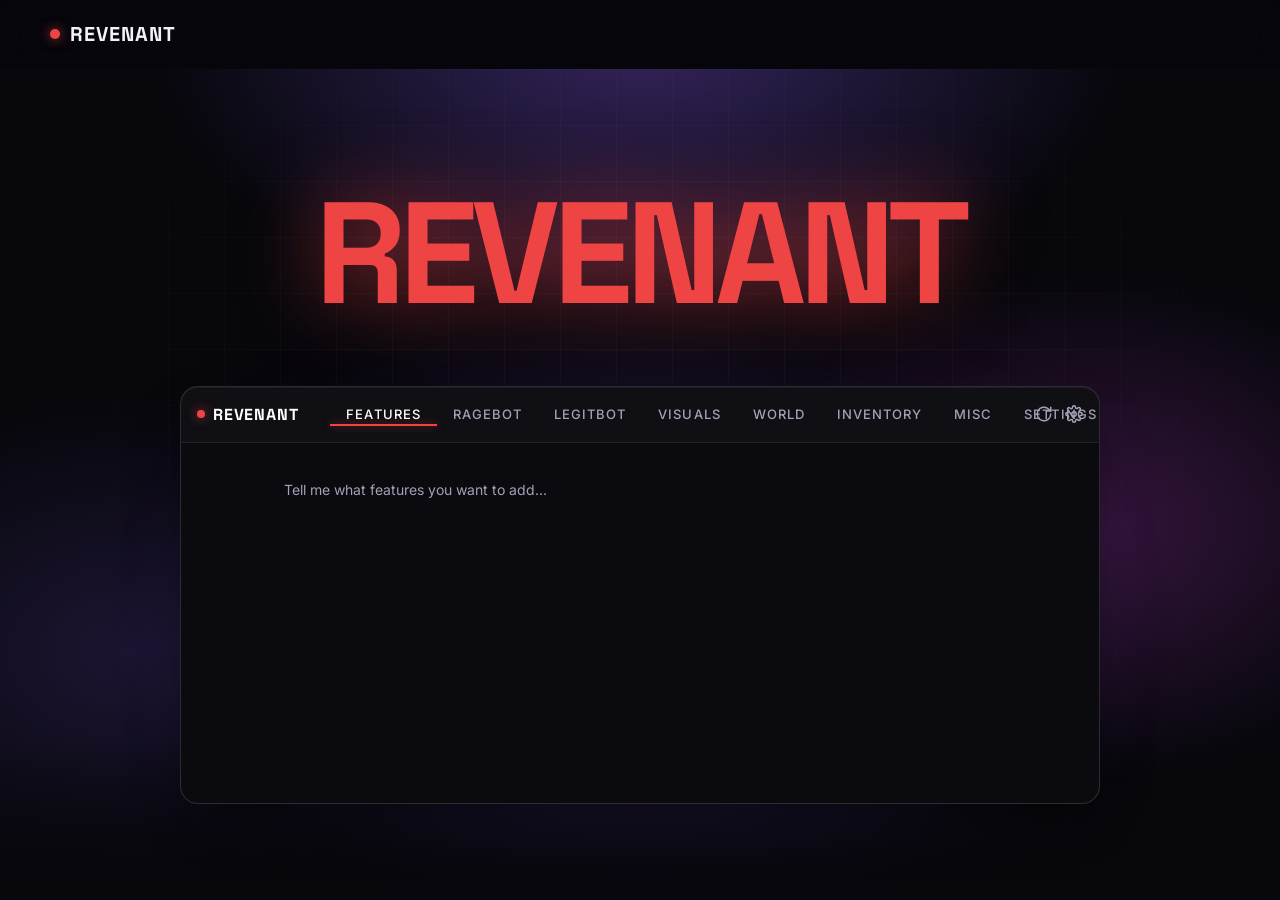
==== index.html @ 858ca13f "Add Features tab and restructure menu for 2-column layout - Add 'Features' as first tab where user c" ====
<!doctype html>
<html lang="en" class="no-js">
<head>
  <meta charset="utf-8">
  <meta name="viewport" content="width=device-width, initial-scale=1">
  <title>FragLab — CS2 utility</title>
  <meta name="description" content="FragLab is a lightweight CS2 utility: bhop helper, crosshair editor and config tools in one clean app. Plus free web tools for crosshairs, sensitivity and configs.">
  <meta name="theme-color" content="#07070c">
  <meta property="og:title" content="FragLab — CS2 utility">
  <meta property="og:description" content="Bhop helper, crosshair editor and config tools for Counter-Strike 2 in one clean app.">
  <meta property="og:type" content="website">
  <link rel="icon" href="assets/img/favicon.svg" type="image/svg+xml">
  <link rel="preconnect" href="https://fonts.googleapis.com">
  <link rel="preconnect" href="https://fonts.gstatic.com" crossorigin>
  <link href="https://fonts.googleapis.com/css2?family=Inter:wght@400;500;600;700&family=Space+Grotesk:wght@500;600;700&family=JetBrains+Mono:wght@400;500&display=swap" rel="stylesheet">
  <link rel="stylesheet" href="assets/css/styles.css">
  <script src="assets/js/main.js" defer></script>
  <script src="assets/js/tools.js" defer></script>
</head>
<body>

  <!-- Icon sprite -->
  <svg width="0" height="0" style="position:absolute" aria-hidden="true">
    <defs>
      <linearGradient id="brand-grad" x1="0" y1="0" x2="1" y2="1">
        <stop offset="0" style="stop-color: var(--accent)"/>
        <stop offset="1" style="stop-color: var(--accent-2)"/>
      </linearGradient>
    </defs>
    <symbol id="logo" viewBox="0 0 32 32">
      <path d="M16 1.5 28.5 8.75v14.5L16 30.5 3.5 23.25V8.75z" fill="url(#brand-grad)"/>
      <g stroke="#fff" stroke-width="2.6" stroke-linecap="round"><path d="M16 8.5v4.5M16 19v4.5M8.5 16H13M19 16h4.5"/></g>
      <circle cx="16" cy="16" r="1.6" fill="#fff"/>
    </symbol>
    <symbol id="i-crosshair" viewBox="0 0 24 24"><circle cx="12" cy="12" r="8"/><path d="M12 2v5M12 17v5M2 12h5M17 12h5"/></symbol>
    <symbol id="i-gauge" viewBox="0 0 24 24"><path d="M3.5 17a9 9 0 1 1 17 0"/><path d="m12 15 4-5"/><circle cx="12" cy="15" r="1.5"/></symbol>
    <symbol id="i-file" viewBox="0 0 24 24"><path d="M14 3H6a1 1 0 0 0-1 1v16a1 1 0 0 0 1 1h12a1 1 0 0 0 1-1V8z"/><path d="M14 3v5h5M9 13h6M9 17h4"/></symbol>
    <symbol id="i-nade" viewBox="0 0 24 24"><circle cx="11" cy="14.5" r="6.5"/><path d="M9 8.4V5.5h4v2.9M13 5.5l3.5-2.5M16.5 7.5l2 1"/></symbol>
    <symbol id="i-jump" viewBox="0 0 24 24"><path d="M12 14V3M7.5 7.5 12 3l4.5 4.5M4 21h16M7 17.5h10"/></symbol>
    <symbol id="i-folder" viewBox="0 0 24 24"><path d="M3 7a2 2 0 0 1 2-2h4l2 2h8a2 2 0 0 1 2 2v8a2 2 0 0 1-2 2H5a2 2 0 0 1-2-2z"/></symbol>
    <symbol id="i-gear" viewBox="0 0 24 24"><circle cx="12" cy="12" r="3"/><path d="M19.4 15a1.7 1.7 0 0 0 .3 1.8l.1.1a2 2 0 1 1-2.8 2.8l-.1-.1a1.7 1.7 0 0 0-1.8-.3 1.7 1.7 0 0 0-1 1.5V21a2 2 0 1 1-4 0v-.1a1.7 1.7 0 0 0-1.1-1.5 1.7 1.7 0 0 0-1.8.3l-.1.1a2 2 0 1 1-2.8-2.8l.1-.1a1.7 1.7 0 0 0 .3-1.8 1.7 1.7 0 0 0-1.5-1H3a2 2 0 1 1 0-4h.1a1.7 1.7 0 0 0 1.5-1.1 1.7 1.7 0 0 0-.3-1.8l-.1-.1a2 2 0 1 1 2.8-2.8l.1.1a1.7 1.7 0 0 0 1.8.3H9a1.7 1.7 0 0 0 1-1.5V3a2 2 0 1 1 4 0v.1a1.7 1.7 0 0 0 1 1.5 1.7 1.7 0 0 0 1.8-.3l.1-.1a2 2 0 1 1 2.8 2.8l-.1.1a1.7 1.7 0 0 0-.3 1.8V9a1.7 1.7 0 0 0 1.5 1H21a2 2 0 1 1 0 4h-.1a1.7 1.7 0 0 0-1.5 1z"/></symbol>
    <symbol id="i-chat" viewBox="0 0 24 24"><path d="M21 12a8 8 0 0 1-11.6 7.1L4 20l1-4.6A8 8 0 1 1 21 12z"/><path d="M8.5 12h.01M12 12h.01M15.5 12h.01"/></symbol>
    <symbol id="i-cpu" viewBox="0 0 24 24"><rect x="6" y="6" width="12" height="12" rx="2"/><path d="M9 2v4M15 2v4M9 18v4M15 18v4M2 9h4M2 15h4M18 9h4M18 15h4"/></symbol>
    <symbol id="i-keyboard" viewBox="0 0 24 24"><rect x="2" y="6" width="20" height="12" rx="2"/><path d="M6 10h.01M10 10h.01M14 10h.01M18 10h.01M7 14h10"/></symbol>
    <symbol id="i-monitor" viewBox="0 0 24 24"><rect x="3" y="4" width="18" height="12" rx="2"/><path d="M8 20h8M12 16v4"/></symbol>
    <symbol id="i-refresh" viewBox="0 0 24 24"><path d="M21 12a9 9 0 1 1-3-6.7L21 8"/><path d="M21 3v5h-5"/></symbol>
    <symbol id="i-check" viewBox="0 0 24 24"><path d="M5 12.5l4.5 4.5L19 7.5"/></symbol>
    <symbol id="i-arrow" viewBox="0 0 24 24"><path d="M5 12h14M13 6l6 6-6 6"/></symbol>
    <symbol id="i-menu" viewBox="0 0 24 24"><path d="M4 7h16M4 12h16M4 17h16"/></symbol>
    <symbol id="i-close" viewBox="0 0 24 24"><path d="M6 6l12 12M18 6 6 18"/></symbol>
    <symbol id="i-copy" viewBox="0 0 24 24"><rect x="9" y="9" width="11" height="11" rx="2"/><path d="M5 15V5a1 1 0 0 1 1-1h9"/></symbol>
    <symbol id="i-download" viewBox="0 0 24 24"><path d="M12 4v11M7 10l5 5 5-5M5 20h14"/></symbol>
    <symbol id="i-minus" viewBox="0 0 24 24"><path d="M6 12h12"/></symbol>
    <symbol id="i-square" viewBox="0 0 24 24"><rect x="6" y="6" width="12" height="12" rx="1.5"/></symbol>
  </svg>

  <a class="skip-link" href="#main">Skip to content</a>

  <!-- Header -->
  <header class="site-header" id="top">
    <nav class="container nav" aria-label="Main">
      <a class="brand" href="#top" aria-label="Revenant home">
        <span class="brand-dot"></span>
        <span class="brand-name">REVENANT</span>
      </a>
    </nav>
  </header>

  <main id="main">

    <!-- Hero -->
    <section class="hero">
      <canvas class="hero-particles" id="particles" aria-hidden="true"></canvas>
      <div class="hero-glow" aria-hidden="true"></div>

      <div class="container hero-inner">
        <h1 class="hero-title"><span class="glow-text">REVENANT</span></h1>

        <!-- Revenant Menu Preview -->
        <div class="app-wrap">
          <div class="revenant" id="revenant-preview">
            <div class="revenant-header">
              <div class="revenant-title">
                <span class="revenant-dot"></span>
                <span>REVENANT</span>
              </div>
              <div class="revenant-tabs" role="tablist" aria-label="Revenant sections">
                <button class="revenant-tab is-active" type="button" role="tab" aria-selected="true" data-tab="features">Features</button>
                <button class="revenant-tab" type="button" role="tab" aria-selected="false" tabindex="-1" data-tab="ragebot">Ragebot</button>
                <button class="revenant-tab" type="button" role="tab" aria-selected="false" tabindex="-1" data-tab="legitbot">Legitbot</button>
                <button class="revenant-tab" type="button" role="tab" aria-selected="false" tabindex="-1" data-tab="visuals">Visuals</button>
                <button class="revenant-tab" type="button" role="tab" aria-selected="false" tabindex="-1" data-tab="world">World</button>
                <button class="revenant-tab" type="button" role="tab" aria-selected="false" tabindex="-1" data-tab="inventory">Inventory</button>
                <button class="revenant-tab" type="button" role="tab" aria-selected="false" tabindex="-1" data-tab="misc">Misc</button>
                <button class="revenant-tab" type="button" role="tab" aria-selected="false" tabindex="-1" data-tab="settings">Settings</button>
              </div>
              <div class="revenant-controls">
                <svg class="icon"><use href="#i-refresh"/></svg>
                <svg class="icon"><use href="#i-gear"/></svg>
              </div>
            </div>

            <div class="revenant-body" id="revenant-body">
              <!-- Features Tab -->
              <div class="revenant-content" data-tab="features">
                <div class="revenant-pane">
                  <p style="color: #a3a2b6; font-size: 14px; padding: 20px; text-align: center;">Tell me what features you want to add...</p>
                </div>
              </div>

              <!-- Ragebot Tab -->
              <div class="revenant-content" data-tab="ragebot" hidden>
                <div class="revenant-pane">
                  <!-- Left column -->
                </div>
                <div class="revenant-pane">
                  <!-- Right column -->
                </div>
              </div>

              <!-- Legitbot Tab -->
              <div class="revenant-content" data-tab="legitbot" hidden>
                <div class="revenant-pane">
                  <!-- Left column -->
                </div>
                <div class="revenant-pane">
                  <!-- Right column -->
                </div>
              </div>

              <!-- Visuals Tab -->
              <div class="revenant-content" data-tab="visuals" hidden>
                <div class="revenant-pane">
                  <!-- Left column -->
                </div>
                <div class="revenant-pane">
                  <!-- Right column -->
                </div>
              </div>

              <!-- World Tab -->
              <div class="revenant-content" data-tab="world" hidden>
                <div class="revenant-pane">
                  <!-- Left column -->
                </div>
                <div class="revenant-pane">
                  <!-- Right column -->
                </div>
              </div>

              <!-- Inventory Tab -->
              <div class="revenant-content" data-tab="inventory" hidden>
                <div class="revenant-pane">
                  <!-- Left column -->
                </div>
                <div class="revenant-pane">
                  <!-- Right column -->
                </div>
              </div>

              <!-- Misc Tab -->
              <div class="revenant-content" data-tab="misc" hidden>
                <div class="revenant-pane">
                  <!-- Left column -->
                </div>
                <div class="revenant-pane">
                  <!-- Right column -->
                </div>
              </div>

              <!-- Settings Tab -->
              <div class="revenant-content" data-tab="settings" hidden>
                <div class="revenant-pane">
                  <!-- Left column -->
                </div>
                <div class="revenant-pane">
                  <!-- Right column -->
                </div>
              </div>
            </div>
          </div>
        </div>
      </div>
    </section>

    <!-- Features -->
    <section class="section" id="features" hidden>
      <div class="container">
        <div class="section-head reveal">
          <span class="kicker">Features</span>
          <h2>Everything you need, <span class="grad-text">nothing you don't</span></h2>
          <p>One small app that handles the fiddly parts of your CS2 setup, so you can get back to playing.</p>
        </div>

        <div class="feature-grid">
          <article class="card feature spot reveal">
            <span class="feature-icon"><svg class="icon"><use href="#i-jump"/></svg></span>
            <h3>Bhop helper</h3>
            <p>Hold one key to chain jumps. Pick your activation key and switch between hold and toggle modes.</p>
          </article>
          <article class="card feature spot reveal">
            <span class="feature-icon"><svg class="icon"><use href="#i-crosshair"/></svg></span>
            <h3>Crosshair editor</h3>
            <p>Design your crosshair with a live preview, then apply it or copy the console commands.</p>
          </article>
          <article class="card feature spot reveal">
            <span class="feature-icon"><svg class="icon"><use href="#i-folder"/></svg></span>
            <h3>Config profiles</h3>
            <p>Save setups for matchmaking, practice or community servers and swap between them in a click.</p>
          </article>
          <article class="card feature spot reveal">
            <span class="feature-icon"><svg class="icon"><use href="#i-gauge"/></svg></span>
            <h3>Speed overlay</h3>
            <p>See your horizontal speed while you move, so you can tell exactly when your hops are clean.</p>
          </article>
          <article class="card feature spot reveal">
            <span class="feature-icon"><svg class="icon"><use href="#i-keyboard"/></svg></span>
            <h3>Custom hotkeys</h3>
            <p>Bind every feature to the keys you want. Rebind anything in seconds from the settings tab.</p>
          </article>
          <article class="card feature spot reveal">
            <span class="feature-icon"><svg class="icon"><use href="#i-cpu"/></svg></span>
            <h3>Light on resources</h3>
            <p>Sits quietly in your tray and stays out of the way of your frames.</p>
          </article>
        </div>
      </div>
    </section>

    <!-- Web tools -->
    <section class="section section-alt" id="tools" hidden>
      <div class="container">
        <div class="section-head reveal">
          <span class="kicker">Free web tools</span>
          <h2>No download? <span class="grad-text">No problem.</span></h2>
          <p>Build a crosshair, convert your sensitivity and generate configs right here in your browser.</p>
        </div>

        <div class="tool-shell reveal">
          <div class="tool-tabs" role="tablist" aria-label="Tools">
            <button class="tool-tab" role="tab" type="button" id="tab-crosshair" aria-controls="tool-crosshair" aria-selected="true" data-tool="crosshair">
              <svg class="icon"><use href="#i-crosshair"/></svg><span>Crosshair</span>
            </button>
            <button class="tool-tab" role="tab" type="button" id="tab-sens" aria-controls="tool-sens" aria-selected="false" tabindex="-1" data-tool="sens">
              <svg class="icon"><use href="#i-gauge"/></svg><span>Sensitivity</span>
            </button>
            <button class="tool-tab" role="tab" type="button" id="tab-autoexec" aria-controls="tool-autoexec" aria-selected="false" tabindex="-1" data-tool="autoexec">
              <svg class="icon"><use href="#i-file"/></svg><span>Autoexec</span>
            </button>
            <button class="tool-tab" role="tab" type="button" id="tab-practice" aria-controls="tool-practice" aria-selected="false" tabindex="-1" data-tool="practice">
              <svg class="icon"><use href="#i-nade"/></svg><span>Practice</span>
            </button>
          </div>

          <!-- Crosshair builder -->
          <div class="tool-panel" role="tabpanel" id="tool-crosshair" aria-labelledby="tab-crosshair">
            <div class="tool-grid">
              <form class="tool-controls" id="xh-form" autocomplete="off">
                <div class="field">
                  <label for="xh-preset">Start from a preset</label>
                  <select id="xh-preset">
                    <option value="classic">Classic green</option>
                    <option value="cyan">Small cyan</option>
                    <option value="dot">White dot</option>
                    <option value="tshape">T-shape</option>
                    <option value="big">Big yellow</option>
                    <option value="custom" hidden>Custom</option>
                  </select>
                </div>

                <fieldset>
                  <legend>Shape</legend>
                  <div class="range">
                    <label for="xh-size">Length</label>
                    <input type="range" min="0" max="10" step="0.5" value="2" aria-label="Length">
                    <input type="number" id="xh-size" min="0" max="10" step="0.5" value="2">
                  </div>
                  <div class="range">
                    <label for="xh-thickness">Thickness</label>
                    <input type="range" min="0" max="6" step="0.1" value="0.5" aria-label="Thickness">
                    <input type="number" id="xh-thickness" min="0" max="6" step="0.1" value="0.5">
                  </div>
                  <div class="range">
                    <label for="xh-gap">Gap</label>
                    <input type="range" min="-10" max="10" step="0.5" value="-3" aria-label="Gap">
                    <input type="number" id="xh-gap" min="-10" max="10" step="0.5" value="-3">
                  </div>
                  <div class="switches">
                    <label class="switch"><input type="checkbox" id="xh-dot"><span class="switch-ui"></span>Center dot</label>
                    <label class="switch"><input type="checkbox" id="xh-t"><span class="switch-ui"></span>T-style</label>
                    <label class="switch"><input type="checkbox" id="xh-outline" checked><span class="switch-ui"></span>Outline</label>
                    <label class="switch"><input type="checkbox" id="xh-recoil"><span class="switch-ui"></span>Follow recoil</label>
                  </div>
                  <div class="range" id="xh-outline-row">
                    <label for="xh-outline-thickness">Outline</label>
                    <input type="range" min="0" max="3" step="0.5" value="1" aria-label="Outline thickness">
                    <input type="number" id="xh-outline-thickness" min="0" max="3" step="0.5" value="1">
                  </div>
                  <div class="field">
                    <label for="xh-style">Style</label>
                    <select id="xh-style">
                      <option value="4">Classic static (4)</option>
                      <option value="2">Classic (2)</option>
                      <option value="3">Classic dynamic (3)</option>
                    </select>
                  </div>
                </fieldset>

                <fieldset>
                  <legend>Color</legend>
                  <div class="swatches" role="radiogroup" aria-label="Crosshair color">
                    <label class="swatch" title="Red"><input type="radio" name="xh-color" value="0"><span style="--sw: rgb(250 50 50)"></span><em>Red</em></label>
                    <label class="swatch" title="Green"><input type="radio" name="xh-color" value="1" checked><span style="--sw: rgb(50 250 50)"></span><em>Green</em></label>
                    <label class="swatch" title="Yellow"><input type="radio" name="xh-color" value="2"><span style="--sw: rgb(250 250 50)"></span><em>Yellow</em></label>
                    <label class="swatch" title="Blue"><input type="radio" name="xh-color" value="3"><span style="--sw: rgb(50 50 250)"></span><em>Blue</em></label>
                    <label class="swatch" title="Cyan"><input type="radio" name="xh-color" value="4"><span style="--sw: rgb(50 250 250)"></span><em>Cyan</em></label>
                    <label class="swatch swatch-custom" title="Custom"><input type="radio" name="xh-color" value="5"><span></span><em>Custom</em></label>
                  </div>
                  <div class="field field-inline" id="xh-custom-row">
                    <label for="xh-custom">Custom color</label>
                    <input type="color" id="xh-custom" value="#00ffff">
                  </div>
                  <div class="range">
                    <label for="xh-alpha">Opacity</label>
                    <input type="range" min="0" max="255" step="1" value="255" aria-label="Opacity">
                    <input type="number" id="xh-alpha" min="0" max="255" step="1" value="255">
                  </div>
                </fieldset>
              </form>

              <div class="tool-output">
                <div class="xh-preview">
                  <canvas id="xh-canvas" role="img" aria-label="Crosshair preview"></canvas>
                  <div class="xh-bar">
                    <div class="segmented" role="group" aria-label="Preview background">
                      <button type="button" class="is-active" data-scene="desert">Desert</button>
                      <button type="button" data-scene="dark">Dark</button>
                      <button type="button" data-scene="bright">Bright</button>
                      <button type="button" data-scene="foliage">Foliage</button>
                    </div>
                    <label class="zoom">
                      <span>Zoom</span>
                      <select id="xh-zoom">
                        <option value="1">1× (true size at 1080p)</option>
                        <option value="2">2×</option>
                        <option value="3" selected>3×</option>
                        <option value="4">4×</option>
                      </select>
                    </label>
                  </div>
                </div>

                <div class="code-block">
                  <div class="code-head">
                    <span>Console commands</span>
                    <button class="btn btn-code" type="button" id="xh-copy"><svg class="icon"><use href="#i-copy"/></svg>Copy</button>
                  </div>
                  <pre><code id="xh-code"></code></pre>
                </div>

                <details class="import">
                  <summary>Import from console commands</summary>
                  <div class="import-body">
                    <label class="sr-only" for="xh-import">Paste crosshair commands</label>
                    <textarea id="xh-import" rows="3" placeholder="cl_crosshairsize 2; cl_crosshairgap -3; cl_crosshaircolor 1; ..."></textarea>
                    <button class="btn btn-primary btn-sm" type="button" id="xh-import-btn">Apply</button>
                  </div>
                </details>
              </div>
            </div>
          </div>

          <!-- Sensitivity converter -->
          <div class="tool-panel" role="tabpanel" id="tool-sens" aria-labelledby="tab-sens" hidden>
            <div class="tool-grid">
              <form class="tool-controls" id="sens-form" autocomplete="off">
                <fieldset>
                  <legend>Convert from</legend>
                  <div class="field">
                    <label for="sens-from-game">Game</label>
                    <select id="sens-from-game"></select>
                  </div>
                  <div class="field-pair">
                    <div class="field">
                      <label for="sens-from">Sensitivity</label>
                      <input type="number" id="sens-from" min="0" step="0.001" value="0.4" inputmode="decimal">
                    </div>
                    <div class="field">
                      <label for="sens-dpi">Mouse DPI</label>
                      <input type="number" id="sens-dpi" min="1" step="50" value="800" inputmode="numeric">
                    </div>
                  </div>
                </fieldset>
                <fieldset>
                  <legend>Convert to</legend>
                  <div class="field">
                    <label for="sens-to-game">Game</label>
                    <select id="sens-to-game"></select>
                  </div>
                  <div class="field">
                    <label for="sens-to-dpi">New DPI <span class="hint">(if you're also changing DPI)</span></label>
                    <input type="number" id="sens-to-dpi" min="1" step="50" value="800" inputmode="numeric">
                  </div>
                </fieldset>
              </form>

              <div class="tool-output">
                <div class="result-card">
                  <span class="result-label" id="sens-result-label">Your Counter-Strike 2 sensitivity</span>
                  <span class="result-value" id="sens-result">—</span>
                  <div class="result-actions">
                    <button class="btn btn-code" type="button" id="sens-copy"><svg class="icon"><use href="#i-copy"/></svg>Copy</button>
                    <button class="btn btn-primary btn-sm" type="button" id="sens-to-autoexec">Use in autoexec <svg class="icon"><use href="#i-arrow"/></svg></button>
                  </div>
                </div>

                <div class="stats">
                  <div class="stat"><span class="stat-value" id="sens-edpi">—</span><span class="stat-label">CS2 eDPI</span></div>
                  <div class="stat"><span class="stat-value" id="sens-cm">—</span><span class="stat-label">cm / 360°</span></div>
                  <div class="stat"><span class="stat-value" id="sens-in">—</span><span class="stat-label">inches / 360°</span></div>
                </div>

                <div class="meter">
                  <div class="meter-head"><span>Where you sit</span><span class="meter-scale">0 – 2,000 eDPI</span></div>
                  <div class="meter-track">
                    <div class="meter-band" style="left:30%; width:30%"></div>
                    <div class="meter-pin" id="sens-pin"></div>
                  </div>
                  <div class="meter-labels"><span>Low</span><span>Typical CS range</span><span>High</span></div>
                  <p class="meter-note" id="sens-note"></p>
                </div>
              </div>
            </div>
          </div>

          <!-- Autoexec generator -->
          <div class="tool-panel" role="tabpanel" id="tool-autoexec" aria-labelledby="tab-autoexec" hidden>
            <div class="tool-grid">
              <form class="tool-controls" id="ae-form" autocomplete="off">
                <fieldset>
                  <legend>Mouse &amp; performance</legend>
                  <div class="field-pair">
                    <div class="field">
                      <label for="ae-sens">sensitivity</label>
                      <input type="number" id="ae-sens" min="0.01" step="0.01" value="1.25" inputmode="decimal">
                    </div>
                    <div class="field">
                      <label for="ae-zoom">Scoped ratio</label>
                      <input type="number" id="ae-zoom" min="0.1" max="3" step="0.05" value="1" inputmode="decimal">
                    </div>
                  </div>
                  <div class="field">
                    <label for="ae-fps">Max FPS <span class="hint">(0 = unlimited)</span></label>
                    <input type="number" id="ae-fps" min="0" step="1" value="0" inputmode="numeric">
                  </div>
                  <div class="switches">
                    <label class="switch"><input type="checkbox" id="ae-xh" checked><span class="switch-ui"></span>Include my crosshair</label>
                  </div>
                </fieldset>

                <fieldset>
                  <legend>Viewmodel</legend>
                  <div class="field">
                    <label for="ae-vm-preset">Preset</label>
                    <select id="ae-vm-preset">
                      <option value="classic">Classic (wide, low)</option>
                      <option value="default">CS2 default</option>
                      <option value="custom" hidden>Custom</option>
                    </select>
                  </div>
                  <div class="range">
                    <label for="ae-vm-fov">FOV</label>
                    <input type="range" min="54" max="68" step="1" value="68" aria-label="Viewmodel FOV">
                    <input type="number" id="ae-vm-fov" min="54" max="68" step="1" value="68">
                  </div>
                  <div class="range">
                    <label for="ae-vm-x">Offset X</label>
                    <input type="range" min="-2.5" max="2.5" step="0.5" value="2.5" aria-label="Viewmodel offset X">
                    <input type="number" id="ae-vm-x" min="-2.5" max="2.5" step="0.5" value="2.5">
                  </div>
                  <div class="range">
                    <label for="ae-vm-y">Offset Y</label>
                    <input type="range" min="-2" max="2" step="0.5" value="0" aria-label="Viewmodel offset Y">
                    <input type="number" id="ae-vm-y" min="-2" max="2" step="0.5" value="0">
                  </div>
                  <div class="range">
                    <label for="ae-vm-z">Offset Z</label>
                    <input type="range" min="-2" max="2" step="0.5" value="-1.5" aria-label="Viewmodel offset Z">
                    <input type="number" id="ae-vm-z" min="-2" max="2" step="0.5" value="-1.5">
                  </div>
                </fieldset>

                <fieldset>
                  <legend>HUD &amp; radar</legend>
                  <div class="range">
                    <label for="ae-hud-scale">HUD scale</label>
                    <input type="range" min="0.5" max="0.95" step="0.05" value="0.85" aria-label="HUD scale">
                    <input type="number" id="ae-hud-scale" min="0.5" max="0.95" step="0.05" value="0.85">
                  </div>
                  <div class="field">
                    <label for="ae-hud-color">HUD color</label>
                    <select id="ae-hud-color">
                      <option value="0">Default</option>
                      <option value="1">White</option>
                      <option value="2">Light blue</option>
                      <option value="3">Dark blue</option>
                      <option value="4">Purple</option>
                      <option value="5">Red</option>
                      <option value="6">Orange</option>
                      <option value="7">Yellow</option>
                      <option value="8">Green</option>
                      <option value="9">Aqua</option>
                      <option value="10">Pink</option>
                    </select>
                  </div>
                  <div class="range">
                    <label for="ae-radar-scale">Radar zoom</label>
                    <input type="range" min="0.25" max="1" step="0.05" value="0.4" aria-label="Radar zoom">
                    <input type="number" id="ae-radar-scale" min="0.25" max="1" step="0.05" value="0.4">
                  </div>
                  <div class="range">
                    <label for="ae-radar-hud">Radar size</label>
                    <input type="range" min="0.8" max="1.3" step="0.05" value="1.15" aria-label="Radar size">
                    <input type="number" id="ae-radar-hud" min="0.8" max="1.3" step="0.05" value="1.15">
                  </div>
                  <div class="switches">
                    <label class="switch"><input type="checkbox" id="ae-radar-rotate" checked><span class="switch-ui"></span>Rotate radar</label>
                    <label class="switch"><input type="checkbox" id="ae-radar-center"><span class="switch-ui"></span>Keep player centered</label>
                  </div>
                </fieldset>

                <fieldset>
                  <legend>Audio, binds &amp; misc</legend>
                  <div class="range">
                    <label for="ae-volume">Volume</label>
                    <input type="range" min="0" max="1" step="0.05" value="0.5" aria-label="Volume">
                    <input type="number" id="ae-volume" min="0" max="1" step="0.05" value="0.5">
                  </div>
                  <div class="switches">
                    <label class="switch"><input type="checkbox" id="ae-mute-focus" checked><span class="switch-ui"></span>Keep audio when tabbed out</label>
                    <label class="switch"><input type="checkbox" id="ae-jump-wheel" checked><span class="switch-ui"></span>Jump on scroll down</label>
                    <label class="switch"><input type="checkbox" id="ae-console" checked><span class="switch-ui"></span>Enable dev console</label>
                  </div>
                </fieldset>
              </form>

              <div class="tool-output">
                <div class="code-block code-tall">
                  <div class="code-head">
                    <span>autoexec.cfg</span>
                    <span class="code-actions">
                      <button class="btn btn-code" type="button" id="ae-copy"><svg class="icon"><use href="#i-copy"/></svg>Copy</button>
                      <button class="btn btn-code btn-code-accent" type="button" id="ae-download"><svg class="icon"><use href="#i-download"/></svg>Download</button>
                    </span>
                  </div>
                  <pre><code id="ae-code"></code></pre>
                </div>
                <div class="howto">
                  <h3>How to install</h3>
                  <ol>
                    <li>Save the file to <code>Steam\steamapps\common\Counter-Strike Global Offensive\game\csgo\cfg\</code></li>
                    <li>In Steam, right-click CS2 → <strong>Properties</strong> → <strong>Launch options</strong> and add <code>+exec autoexec</code></li>
                    <li>Launch the game. Your settings load every time.</li>
                  </ol>
                </div>
              </div>
            </div>
          </div>

          <!-- Practice config -->
          <div class="tool-panel" role="tabpanel" id="tool-practice" aria-labelledby="tab-practice" hidden>
            <div class="tool-grid">
              <form class="tool-controls" id="pr-form" autocomplete="off">
                <fieldset>
                  <legend>Server rules</legend>
                  <div class="switches switches-stack">
                    <label class="switch"><input type="checkbox" id="pr-cheats" checked disabled><span class="switch-ui"></span>Enable cheats <span class="hint">(required)</span></label>
                    <label class="switch"><input type="checkbox" id="pr-round" checked><span class="switch-ui"></span>Endless round, no freeze time</label>
                    <label class="switch"><input type="checkbox" id="pr-money" checked><span class="switch-ui"></span>Max money</label>
                    <label class="switch"><input type="checkbox" id="pr-buy" checked><span class="switch-ui"></span>Buy anywhere, anytime</label>
                    <label class="switch"><input type="checkbox" id="pr-bots" checked><span class="switch-ui"></span>Kick bots</label>
                    <label class="switch"><input type="checkbox" id="pr-teams" checked><span class="switch-ui"></span>No team limits</label>
                    <label class="switch"><input type="checkbox" id="pr-respawn" checked><span class="switch-ui"></span>Respawn on death</label>
                  </div>
                </fieldset>
                <fieldset>
                  <legend>Utility practice</legend>
                  <div class="switches switches-stack">
                    <label class="switch"><input type="checkbox" id="pr-ammo" checked><span class="switch-ui"></span>Infinite ammo</label>
                    <label class="switch"><input type="checkbox" id="pr-nades" checked><span class="switch-ui"></span>Carry all grenades</label>
                    <label class="switch"><input type="checkbox" id="pr-traj" checked><span class="switch-ui"></span>Grenade trajectory preview</label>
                    <label class="switch"><input type="checkbox" id="pr-impacts" checked><span class="switch-ui"></span>Show bullet impacts</label>
                  </div>
                </fieldset>
                <fieldset>
                  <legend>Binds</legend>
                  <div class="field-pair">
                    <div class="field">
                      <label for="pr-noclip">Noclip key</label>
                      <input type="text" id="pr-noclip" value="n" maxlength="12" spellcheck="false">
                    </div>
                    <div class="field">
                      <label for="pr-rethrow">Rethrow last nade</label>
                      <input type="text" id="pr-rethrow" value="x" maxlength="12" spellcheck="false">
                    </div>
                  </div>
                  <p class="hint">Leave blank to skip a bind. Use CS2 key names, like <code>n</code>, <code>mouse4</code> or <code>kp_end</code>.</p>
                </fieldset>
              </form>

              <div class="tool-output">
                <div class="code-block code-tall">
                  <div class="code-head">
                    <span>practice.cfg</span>
                    <span class="code-actions">
                      <button class="btn btn-code" type="button" id="pr-copy"><svg class="icon"><use href="#i-copy"/></svg>Copy</button>
                      <button class="btn btn-code btn-code-accent" type="button" id="pr-download"><svg class="icon"><use href="#i-download"/></svg>Download</button>
                    </span>
                  </div>
                  <pre><code id="pr-code"></code></pre>
                </div>
                <div class="howto">
                  <h3>How to use</h3>
                  <ol>
                    <li>Save <code>practice.cfg</code> to the same <code>cfg</code> folder as your autoexec.</li>
                    <li>Open the console and start a local server, e.g. <code>map de_mirage</code></li>
                    <li>Once you've loaded in, run <code>exec practice</code></li>
                  </ol>
                </div>
              </div>
            </div>
          </div>
        </div>
      </div>
    </section>

    <!-- Install -->
    <section class="section" id="install" hidden>
      <div class="container">
        <div class="section-head center reveal">
          <span class="kicker">Get started</span>
          <h2>Up and running in <span class="grad-text">under a minute</span></h2>
        </div>
        <ol class="steps">
          <li class="card step spot reveal">
            <span class="step-num">01</span>
            <h3>Download</h3>
            <p>Grab the latest version from the download button. It's a single small file.</p>
          </li>
          <li class="card step spot reveal">
            <span class="step-num">02</span>
            <h3>Run it</h3>
            <p>Open FragLab. There's no installer wizard and nothing else to set up.</p>
          </li>
          <li class="card step spot reveal">
            <span class="step-num">03</span>
            <h3>Pick your settings</h3>
            <p>Choose a profile, set your keys and launch CS2. Your settings are saved for next time.</p>
          </li>
        </ol>
      </div>
    </section>

    <!-- FAQ -->
    <section class="section section-alt" id="faq" hidden>
      <div class="container faq-wrap">
        <div class="section-head reveal">
          <span class="kicker">FAQ</span>
          <h2>Got questions?</h2>
          <p>Still stuck? Ask in the Discord and someone will help you out.</p>
          <a class="btn btn-ghost" href="#" data-link="discord"><svg class="icon"><use href="#i-chat"/></svg>Join the Discord</a>
        </div>
        <div class="faq-list reveal">
          <details class="faq">
            <summary>Where can I use the bhop helper?</summary>
            <p>Use it on community servers that allow it, like bhop, surf and KZ servers, or on your own practice server. Valve doesn't allow movement automation on official matchmaking servers, so keep it switched off there.</p>
          </details>
          <details class="faq">
            <summary>Which systems does FragLab run on?</summary>
            <p>Windows 10 and Windows 11, 64-bit.</p>
          </details>
          <details class="faq">
            <summary>Do the web tools need the app?</summary>
            <p>No. The crosshair builder, sensitivity converter and config generators on this page run entirely in your browser. Nothing is uploaded anywhere.</p>
          </details>
          <details class="faq">
            <summary>Where do I put autoexec.cfg and practice.cfg?</summary>
            <p>Save them to <code>Steam\steamapps\common\Counter-Strike Global Offensive\game\csgo\cfg\</code>. Add <code>+exec autoexec</code> to CS2's launch options in Steam. For practice, start a local map with <code>map de_mirage</code> and run <code>exec practice</code>.</p>
          </details>
          <details class="faq">
            <summary>How do I get updates?</summary>
            <p>FragLab can check for updates on launch (you can turn this off in Settings). New releases are also announced in the Discord.</p>
          </details>
          <details class="faq">
            <summary>Is FragLab affiliated with Valve?</summary>
            <p>No. FragLab is an independent project and isn't affiliated with or endorsed by Valve Corporation.</p>
          </details>
        </div>
      </div>
    </section>

    <!-- Download -->
    <section class="section download" id="download" hidden>
      <div class="container">
        <div class="download-card reveal">
          <div class="download-glow" aria-hidden="true"></div>
          <svg class="download-logo" aria-hidden="true"><use href="#logo"/></svg>
          <h2>Ready to <span class="grad-text">hop in?</span></h2>
          <p>Download FragLab and set up your CS2 in a couple of clicks.</p>
          <div class="download-ctas">
            <a class="btn btn-primary btn-lg" href="#" data-link="download"><svg class="icon"><use href="#i-download"/></svg>Download v1.0</a>
            <a class="btn btn-ghost btn-lg" href="#" data-link="discord"><svg class="icon"><use href="#i-chat"/></svg>Join Discord</a>
          </div>
          <p class="download-note">Windows 10 / 11 · 64-bit</p>
        </div>
      </div>
    </section>
  </main>

  <!-- Footer -->
  <footer class="site-footer" hidden>
    <div class="container footer-inner">
      <div class="footer-brand">
        <a class="brand" href="#top" aria-label="FragLab home">
          <svg class="brand-mark" aria-hidden="true"><use href="#logo"/></svg>
          <span class="brand-name">FragLab</span>
        </a>
        <p>A lightweight utility for Counter-Strike 2 players.</p>
      </div>
      <nav class="footer-links" aria-label="Footer">
        <a href="#features">Features</a>
        <a href="#tools">Web tools</a>
        <a href="#install">Install</a>
        <a href="#faq">FAQ</a>
        <a href="#" data-link="discord">Discord</a>
      </nav>
    </div>
    <div class="container footer-bottom">
      <p>© <span id="year">2026</span> FragLab</p>
      <p>Not affiliated with or endorsed by Valve Corporation. Counter-Strike and CS2 are trademarks of Valve Corporation.</p>
    </div>
  </footer>

  <div class="toast" id="toast" role="status" aria-live="polite"></div>
</body>
</html>
---- assets/css/styles.css ----
/* ==========================================================================
   FragLab — design tokens
   The accent trio (--accent, --accent-2, --accent-rgb) is swapped at runtime
   by the accent picker in the app preview.
   ========================================================================== */
:root {
  --bg: #07070c;
  --bg-2: #0b0b13;
  --surface: #101019;
  --surface-2: #161622;
  --surface-3: #1d1d2b;
  --glass: rgba(255, 255, 255, 0.035);
  --glass-2: rgba(255, 255, 255, 0.06);
  --border: rgba(255, 255, 255, 0.08);
  --border-2: rgba(255, 255, 255, 0.14);
  --text: #f3f2f8;
  --muted: #a3a2b6;
  --dim: #6f6e84;

  --accent: #8b5cf6;
  --accent-2: #d946ef;
  --accent-rgb: 139 92 246;
  --success: #34d399;
  --grad: linear-gradient(135deg, var(--accent), var(--accent-2));

  --radius-sm: 8px;
  --radius: 12px;
  --radius-lg: 18px;
  --radius-xl: 24px;
  --shadow: 0 20px 50px -20px rgba(0, 0, 0, 0.7);
  --glow: 0 0 0 1px rgb(var(--accent-rgb) / 0.35), 0 10px 40px -10px rgb(var(--accent-rgb) / 0.6);

  --font: "Inter", system-ui, -apple-system, "Segoe UI", Roboto, sans-serif;
  --display: "Space Grotesk", "Inter", system-ui, sans-serif;
  --mono: "JetBrains Mono", ui-monospace, SFMono-Regular, Menlo, Consolas, monospace;
  --container: 1180px;
  --gutter: 24px;
  --header-h: 68px;

  color-scheme: dark;
}

/* ==========================================================================
   Base
   ========================================================================== */
*, *::before, *::after { box-sizing: border-box; }
[hidden] { display: none !important; }

html {
  scroll-behavior: smooth;
  scroll-padding-top: calc(var(--header-h) + 12px);
  -webkit-text-size-adjust: 100%;
}

body {
  margin: 0;
  font-family: var(--font);
  font-size: 16px;
  line-height: 1.6;
  color: var(--text);
  background: var(--bg);
  -webkit-font-smoothing: antialiased;
  overflow-x: hidden;
}

img, svg, canvas { display: block; max-width: 100%; }
h1, h2, h3, h4 { margin: 0; font-family: var(--display); line-height: 1.1; letter-spacing: -0.02em; }
p { margin: 0; }
a { color: inherit; }
button, input, select, textarea { font: inherit; color: inherit; }
code { font-family: var(--mono); font-size: 0.875em; }
::selection { background: rgb(var(--accent-rgb) / 0.4); }

.container {
  width: 100%;
  max-width: calc(var(--container) + var(--gutter) * 2);
  margin: 0 auto;
  padding: 0 var(--gutter);
}

.icon {
  width: 1.25em;
  height: 1.25em;
  flex: none;
  fill: none;
  stroke: currentColor;
  stroke-width: 2;
  stroke-linecap: round;
  stroke-linejoin: round;
}

.sr-only {
  position: absolute !important;
  width: 1px; height: 1px;
  padding: 0; margin: -1px;
  overflow: hidden; clip: rect(0 0 0 0);
  white-space: nowrap; border: 0;
}

.skip-link {
  position: absolute;
  left: 16px; top: -48px;
  z-index: 100;
  padding: 10px 16px;
  background: var(--accent);
  color: #fff;
  border-radius: var(--radius-sm);
  text-decoration: none;
  font-weight: 600;
  transition: top 0.2s;
}
.skip-link:focus { top: 12px; }

:focus-visible {
  outline: 2px solid var(--accent);
  outline-offset: 3px;
  border-radius: 6px;
}

.grad-text {
  background: var(--grad);
  -webkit-background-clip: text;
  background-clip: text;
  color: transparent;
}

.kicker {
  display: inline-flex;
  align-items: center;
  gap: 8px;
  margin-bottom: 16px;
  font-size: 13px;
  font-weight: 600;
  letter-spacing: 0.14em;
  text-transform: uppercase;
  color: var(--accent);
}
.kicker::before {
  content: "";
  width: 18px; height: 2px;
  border-radius: 2px;
  background: var(--grad);
}

/* ==========================================================================
   Buttons
   ========================================================================== */
.btn {
  position: relative;
  display: inline-flex;
  align-items: center;
  justify-content: center;
  gap: 8px;
  padding: 11px 20px;
  border: 1px solid transparent;
  border-radius: var(--radius-sm);
  font-weight: 600;
  font-size: 15px;
  line-height: 1.2;
  text-decoration: none;
  cursor: pointer;
  white-space: nowrap;
  transition: background-color 0.2s, border-color 0.2s, color 0.2s, transform 0.2s, box-shadow 0.2s, filter 0.2s;
}
.btn:active { transform: translateY(1px); }
.btn .icon { width: 1.1em; height: 1.1em; }
.btn-sm { padding: 8px 14px; font-size: 14px; }
.btn-lg { padding: 14px 26px; font-size: 16px; border-radius: var(--radius); }

.btn-primary {
  background: var(--grad);
  color: #fff;
  box-shadow: var(--glow);
}
.btn-primary:hover { filter: brightness(1.12); transform: translateY(-1px); box-shadow: 0 0 0 1px rgb(var(--accent-rgb) / 0.5), 0 14px 50px -10px rgb(var(--accent-rgb) / 0.8); }

.btn-ghost {
  background: var(--glass);
  color: var(--text);
  border-color: var(--border-2);
  backdrop-filter: blur(8px);
}
.btn-ghost:hover { background: var(--glass-2); border-color: rgb(var(--accent-rgb) / 0.5); }

.btn-code {
  padding: 6px 10px;
  font-size: 13px;
  font-weight: 500;
  color: var(--muted);
  background: var(--glass);
  border-color: var(--border);
}
.btn-code:hover { color: #fff; background: var(--glass-2); }
.btn-code-accent { color: #fff; background: var(--grad); border-color: transparent; }
.btn-code-accent:hover { color: #fff; filter: brightness(1.12); }

/* ==========================================================================
   Header
   ========================================================================== */
.site-header {
  position: sticky;
  top: env(safe-area-inset-top, 0px);
  z-index: 50;
  background: rgba(7, 7, 12, 0.55);
  backdrop-filter: blur(16px) saturate(140%);
  -webkit-backdrop-filter: blur(16px) saturate(140%);
  border-bottom: 1px solid transparent;
  transition: border-color 0.25s, background-color 0.25s;
}
.site-header.is-scrolled { background: rgba(7, 7, 12, 0.82); border-bottom-color: var(--border); }

.nav {
  display: flex;
  align-items: center;
  gap: 40px;
  height: var(--header-h);
}
.brand {
  display: inline-flex;
  align-items: center;
  gap: 10px;
  text-decoration: none;
  font-family: var(--display);
  font-weight: 700;
  font-size: 20px;
  letter-spacing: 0.05em;
  text-transform: uppercase;
}
.brand-mark { width: 30px; height: 30px; filter: drop-shadow(0 0 12px rgb(var(--accent-rgb) / 0.55)); }
.brand-dot {
  width: 10px;
  height: 10px;
  border-radius: 50%;
  background: #ef4444;
  box-shadow: 0 0 12px rgba(239, 68, 68, 0.8);
}

.nav-menu {
  flex: 1;
  display: flex;
  align-items: center;
  justify-content: space-between;
  gap: 24px;
}
.nav-links {
  display: flex;
  align-items: center;
  gap: 4px;
  margin: 0;
  padding: 0;
  list-style: none;
}
.nav-link {
  display: inline-flex;
  padding: 8px 14px;
  border-radius: var(--radius-sm);
  color: var(--muted);
  font-size: 15px;
  font-weight: 500;
  text-decoration: none;
  transition: color 0.2s, background-color 0.2s;
}
.nav-link:hover { color: var(--text); background: var(--glass); }
.nav-actions { display: flex; align-items: center; gap: 10px; }

.nav-toggle {
  display: none;
  margin-left: auto;
  padding: 8px;
  border: 1px solid var(--border);
  border-radius: var(--radius-sm);
  background: var(--glass);
  cursor: pointer;
}
.nav-toggle .icon { width: 24px; height: 24px; }
.nav-toggle .icon-close { display: none; }
.nav-toggle[aria-expanded="true"] .icon-open { display: none; }
.nav-toggle[aria-expanded="true"] .icon-close { display: block; }

@media (max-width: 900px) {
  .nav-toggle { display: inline-flex; }
  .nav-menu {
    position: fixed;
    /* --menu-top is set from JS to the header's bottom edge. */
    inset: var(--menu-top, var(--header-h)) 0 0 0;
    flex-direction: column;
    align-items: stretch;
    justify-content: flex-start;
    gap: 20px;
    padding: 20px var(--gutter) 32px;
    background: rgba(7, 7, 12, 0.97);
    border-top: 1px solid var(--border);
    overflow-y: auto;
    opacity: 0;
    visibility: hidden;
    transform: translateY(-8px);
    transition: opacity 0.2s, transform 0.2s, visibility 0.2s;
  }
  .nav-menu.is-open { opacity: 1; visibility: visible; transform: none; }
  .nav-links { flex-direction: column; align-items: stretch; gap: 2px; }
  .nav-link { padding: 14px 8px; font-size: 18px; color: var(--text); }
  .nav-actions { flex-direction: column; align-items: stretch; }
  .nav-actions .btn { padding: 14px 16px; font-size: 16px; }
  body.nav-open { overflow: hidden; }
}

/* ==========================================================================
   Hero
   ========================================================================== */
.hero {
  position: relative;
  overflow: hidden;
  padding: 88px 0 96px;
  isolation: isolate;
}
.hero-particles {
  position: absolute;
  inset: 0;
  width: 100%;
  height: 100%;
  z-index: -1;
}
.hero-glow {
  position: absolute;
  inset: 0;
  z-index: -2;
  pointer-events: none;
  background:
    radial-gradient(700px 420px at 50% -5%, rgb(var(--accent-rgb) / 0.35), transparent 70%),
    radial-gradient(500px 360px at 85% 55%, color-mix(in srgb, var(--accent-2) 22%, transparent), transparent 70%),
    radial-gradient(500px 360px at 10% 70%, rgb(var(--accent-rgb) / 0.16), transparent 70%);
}
.hero-glow::after {
  content: "";
  position: absolute;
  inset: 0;
  background-image:
    linear-gradient(rgba(255, 255, 255, 0.03) 1px, transparent 1px),
    linear-gradient(90deg, rgba(255, 255, 255, 0.03) 1px, transparent 1px);
  background-size: 56px 56px;
  mask-image: radial-gradient(ellipse 70% 55% at 50% 30%, #000 30%, transparent 80%);
  -webkit-mask-image: radial-gradient(ellipse 70% 55% at 50% 30%, #000 30%, transparent 80%);
}
.hero::after {
  /* fade into the next section */
  content: "";
  position: absolute;
  left: 0; right: 0; bottom: 0;
  height: 160px;
  z-index: -1;
  background: linear-gradient(transparent, var(--bg));
  pointer-events: none;
}

.hero-inner {
  display: flex;
  flex-direction: column;
  align-items: center;
  text-align: center;
}

.pill {
  display: inline-flex;
  align-items: center;
  gap: 10px;
  padding: 6px 14px 6px 10px;
  border: 1px solid var(--border-2);
  border-radius: 999px;
  background: var(--glass);
  backdrop-filter: blur(8px);
  font-size: 14px;
  font-weight: 500;
  color: var(--muted);
  text-decoration: none;
  transition: border-color 0.2s, color 0.2s;
}
.pill:hover { color: var(--text); border-color: rgb(var(--accent-rgb) / 0.6); }
.pill .icon { width: 14px; height: 14px; }
.pill-dot {
  position: relative;
  width: 8px; height: 8px;
  border-radius: 50%;
  background: var(--success);
}
.pill-dot::after {
  content: "";
  position: absolute;
  inset: 0;
  border-radius: 50%;
  background: var(--success);
  animation: ping 2s cubic-bezier(0, 0, 0.2, 1) infinite;
}
@keyframes ping {
  75%, 100% { transform: scale(2.6); opacity: 0; }
}

.hero-title {
  margin-top: 28px;
  font-size: clamp(3.6rem, 13vw, 9rem);
  font-weight: 700;
  letter-spacing: -0.05em;
  line-height: 0.95;
}
.glow-text {
  color: #ef4444;
  filter: drop-shadow(0 0 40px rgba(239, 68, 68, 0.6));
}
.hero-sub {
  max-width: 560px;
  margin-top: 22px;
  font-size: clamp(1.05rem, 2vw, 1.25rem);
  color: var(--muted);
}
.hero-ctas {
  display: flex;
  flex-wrap: wrap;
  justify-content: center;
  gap: 12px;
  margin-top: 34px;
}
.hero-meta {
  display: flex;
  flex-wrap: wrap;
  justify-content: center;
  gap: 10px 28px;
  margin: 26px 0 0;
  padding: 0;
  list-style: none;
  font-size: 14px;
  color: var(--dim);
}
.hero-meta li { display: inline-flex; align-items: center; gap: 8px; }
.hero-meta .icon { width: 16px; height: 16px; color: var(--accent); }

/* ==========================================================================
   Revenant Menu
   ========================================================================== */
.revenant {
  border: 1px solid var(--border-2);
  border-radius: var(--radius-lg);
  background: #0a0a0f;
  box-shadow: var(--shadow), inset 0 1px 0 rgba(255, 255, 255, 0.06);
  backdrop-filter: blur(20px);
  overflow: hidden;
}

.revenant-header {
  display: flex;
  align-items: center;
  gap: 32px;
  height: 56px;
  padding: 0 16px;
  border-bottom: 1px solid var(--border);
  background: rgba(255, 255, 255, 0.02);
}

.revenant-title {
  display: flex;
  align-items: center;
  gap: 8px;
  font-family: var(--display);
  font-weight: 700;
  font-size: 16px;
  letter-spacing: 0.05em;
  text-transform: uppercase;
  color: #fff;
  flex: none;
}

.revenant-dot {
  width: 8px;
  height: 8px;
  border-radius: 50%;
  background: #ef4444;
  box-shadow: 0 0 12px rgba(239, 68, 68, 0.8);
}

.revenant-tabs {
  display: flex;
  gap: 0;
  flex: 1;
  min-width: 0;
}

.revenant-tab {
  padding: 0 16px;
  height: 100%;
  border: 0;
  background: none;
  color: #a3a2b6;
  font-size: 13px;
  font-weight: 500;
  text-transform: uppercase;
  letter-spacing: 0.08em;
  cursor: pointer;
  white-space: nowrap;
  transition: color 0.2s, background-color 0.2s;
  position: relative;
}

.revenant-tab:hover {
  color: #fff;
  background: rgba(255, 255, 255, 0.04);
}

.revenant-tab.is-active {
  color: #fff;
}

.revenant-tab.is-active::after {
  content: "";
  position: absolute;
  left: 0;
  right: 0;
  bottom: -1px;
  height: 2px;
  background: #ef4444;
  box-shadow: 0 0 8px rgba(239, 68, 68, 0.6);
}

.revenant-controls {
  display: flex;
  gap: 12px;
  flex: none;
  color: #a3a2b6;
}

.revenant-controls .icon {
  width: 18px;
  height: 18px;
  cursor: pointer;
  transition: color 0.2s;
}

.revenant-controls .icon:hover {
  color: #fff;
}

.revenant-body {
  padding: 16px;
  min-height: 360px;
}

.revenant-content {
  display: grid;
  grid-template-columns: 1fr 1fr;
  gap: 12px;
}

.revenant-pane {
  display: grid;
  gap: 8px;
}

.revenant-section {
  display: grid;
  gap: 8px;
  padding: 12px;
  border: 1px solid var(--border);
  border-radius: var(--radius-sm);
  background: rgba(255, 255, 255, 0.02);
}

.revenant-section-head {
  display: flex;
  align-items: center;
  gap: 8px;
  padding-bottom: 8px;
  border-bottom: 1px solid #ef4444;
  font-size: 12px;
  font-weight: 600;
  text-transform: uppercase;
  letter-spacing: 0.1em;
  color: #ef4444;
}

.revenant-section-head::before {
  content: "";
  width: 3px;
  height: 3px;
  border-radius: 50%;
  background: #ef4444;
}

.revenant-item {
  display: flex;
  align-items: center;
  justify-content: space-between;
  gap: 12px;
  padding: 8px 0;
  font-size: 13px;
  color: #a3a2b6;
}

.revenant-item.has-desc {
  flex-direction: column;
  align-items: flex-start;
}

.revenant-item-label {
  display: flex;
  flex-direction: column;
  gap: 2px;
}

.revenant-item-label strong {
  display: block;
  font-weight: 500;
  color: #f3f2f8;
  font-size: 13px;
}

.revenant-item-label small {
  display: block;
  font-size: 11px;
  color: #6f6e84;
}

.revenant-toggle {
  width: 32px;
  height: 16px;
  padding: 0;
  border: 1px solid var(--border-2);
  border-radius: 999px;
  background: #1d1d2b;
  cursor: pointer;
  flex: none;
  transition: background-color 0.2s;
  position: relative;
}

.revenant-toggle::after {
  content: "";
  position: absolute;
  top: 2px;
  left: 2px;
  width: 12px;
  height: 12px;
  border-radius: 50%;
  background: #6f6e84;
  transition: all 0.2s;
}

.revenant-toggle.is-active {
  background: #ef4444;
  border-color: #ef4444;
  box-shadow: 0 0 8px rgba(239, 68, 68, 0.5);
}

.revenant-toggle.is-active::after {
  left: 17px;
  background: #fff;
}

/* ==========================================================================
   App preview (the interactive "menu" mock)
   ========================================================================== */
.app-wrap {
  position: relative;
  width: 100%;
  max-width: 920px;
  margin-top: 64px;
  text-align: left;
}
.app-wrap::before {
  /* glow under the window */
  content: "";
  position: absolute;
  inset: 10% 8% -6%;
  z-index: -1;
  border-radius: 50%;
  background: rgb(var(--accent-rgb) / 0.35);
  filter: blur(70px);
}
.app {
  border: 1px solid var(--border-2);
  border-radius: var(--radius-lg);
  background: linear-gradient(180deg, rgba(22, 22, 34, 0.92), rgba(12, 12, 19, 0.96));
  box-shadow: var(--shadow), inset 0 1px 0 rgba(255, 255, 255, 0.06);
  backdrop-filter: blur(20px);
  overflow: hidden;
}
.app-titlebar {
  display: flex;
  align-items: center;
  gap: 12px;
  height: 46px;
  padding: 0 8px 0 16px;
  border-bottom: 1px solid var(--border);
  background: rgba(255, 255, 255, 0.02);
}
.app-brand { display: flex; align-items: center; gap: 8px; font-family: var(--display); font-weight: 600; font-size: 14px; }
.app-logo { width: 18px; height: 18px; }
.app-version {
  padding: 1px 7px;
  border-radius: 999px;
  background: rgb(var(--accent-rgb) / 0.18);
  color: color-mix(in srgb, var(--accent) 60%, #fff);
  font-family: var(--mono);
  font-size: 11px;
}
.app-hint { margin-left: auto; font-size: 12px; color: var(--dim); }
.app-controls { display: flex; }
.app-controls span {
  display: grid;
  place-items: center;
  width: 36px; height: 30px;
  border-radius: 6px;
  color: var(--dim);
}
.app-controls .icon { width: 14px; height: 14px; }

.app-body { display: grid; grid-template-columns: 190px minmax(0, 1fr); min-height: 380px; }
.app-side {
  display: flex;
  flex-direction: column;
  gap: 4px;
  padding: 14px 10px;
  border-right: 1px solid var(--border);
  background: rgba(0, 0, 0, 0.18);
}
.app-tab {
  display: flex;
  align-items: center;
  gap: 10px;
  padding: 10px 12px;
  border: 0;
  border-radius: var(--radius-sm);
  background: none;
  color: var(--muted);
  font-size: 14px;
  font-weight: 500;
  text-align: left;
  cursor: pointer;
  transition: background-color 0.2s, color 0.2s;
}
.app-tab .icon { width: 18px; height: 18px; }
.app-tab:hover { color: var(--text); background: var(--glass); }
.app-tab.is-active {
  color: #fff;
  background: linear-gradient(90deg, rgb(var(--accent-rgb) / 0.28), rgb(var(--accent-rgb) / 0.06));
  box-shadow: inset 2px 0 0 var(--accent);
}
.app-tab.is-active .icon { color: color-mix(in srgb, var(--accent) 50%, #fff); }
.app-profile {
  display: flex;
  align-items: center;
  gap: 10px;
  margin-top: auto;
  padding: 10px;
  border: 1px solid var(--border);
  border-radius: var(--radius-sm);
  background: var(--glass);
}
.app-avatar {
  display: grid;
  place-items: center;
  width: 30px; height: 30px;
  border-radius: 8px;
  background: var(--grad);
  font-weight: 700;
  font-size: 13px;
}
.app-profile small { display: block; font-size: 11px; color: var(--dim); line-height: 1.2; }
.app-profile strong { display: block; font-size: 13px; line-height: 1.3; }

.app-main { padding: 20px; min-width: 0; }
.app-pane { animation: pane-in 0.3s ease; }
@keyframes pane-in { from { opacity: 0; transform: translateY(6px); } }
.app-pane-head { margin-bottom: 16px; }
.app-pane-head h3 { font-size: 20px; }
.app-pane-head p { margin-top: 4px; font-size: 13.5px; color: var(--muted); }
.app-grid { display: grid; grid-template-columns: repeat(2, minmax(0, 1fr)); gap: 12px; }
.app-card {
  display: grid;
  gap: 4px;
  align-content: start;
  padding: 8px 14px;
  border: 1px solid var(--border);
  border-radius: var(--radius);
  background: rgba(255, 255, 255, 0.025);
}
.app-row {
  display: flex;
  align-items: center;
  justify-content: space-between;
  gap: 12px;
  min-height: 52px;
  padding: 6px 0;
}
.app-row + .app-row { border-top: 1px solid var(--border); }
.app-row strong { display: block; font-size: 14px; font-weight: 600; }
.app-row small { display: block; font-size: 12px; color: var(--dim); }

.app-switch {
  position: relative;
  flex: none;
  width: 40px; height: 22px;
  padding: 0;
  border: 0;
  border-radius: 999px;
  background: var(--surface-3);
  box-shadow: inset 0 0 0 1px var(--border-2);
  cursor: pointer;
  transition: background-color 0.2s, box-shadow 0.2s;
}
.app-switch span {
  position: absolute;
  top: 3px; left: 3px;
  width: 16px; height: 16px;
  border-radius: 50%;
  background: #cfcde0;
  transition: transform 0.2s, background-color 0.2s;
}
.app-switch[aria-checked="true"] { background: var(--grad); box-shadow: 0 0 14px rgb(var(--accent-rgb) / 0.5); }
.app-switch[aria-checked="true"] span { transform: translateX(18px); background: #fff; }

.app-key {
  min-width: 86px;
  padding: 6px 12px;
  border: 1px solid var(--border-2);
  border-radius: 6px;
  background: var(--surface-2);
  font-family: var(--mono);
  font-size: 12px;
  font-weight: 500;
  letter-spacing: 0.04em;
  cursor: pointer;
  transition: border-color 0.2s, color 0.2s;
}
.app-key:hover { border-color: rgb(var(--accent-rgb) / 0.6); }
.app-key.is-listening { color: var(--accent); border-color: var(--accent); animation: blink 1s steps(2) infinite; }
@keyframes blink { 50% { border-color: var(--border-2); } }

.app-seg {
  display: inline-flex;
  padding: 3px;
  border-radius: 8px;
  background: var(--surface-2);
  border: 1px solid var(--border);
}
.app-seg button {
  padding: 4px 12px;
  border: 0;
  border-radius: 6px;
  background: none;
  color: var(--muted);
  font-size: 12.5px;
  font-weight: 600;
  cursor: pointer;
}
.app-seg button.is-active { background: rgb(var(--accent-rgb) / 0.25); color: #fff; }

.speedo {
  position: relative;
  display: flex;
  align-items: baseline;
  gap: 6px;
  padding: 10px 0 8px;
  border-top: 1px solid var(--border);
  transition: opacity 0.3s;
}
.speedo.is-off { opacity: 0.3; }
.speedo-value {
  font-family: var(--mono);
  font-size: 38px;
  font-weight: 500;
  line-height: 1;
  letter-spacing: -0.03em;
  font-variant-numeric: tabular-nums;
  color: #fff;
  text-shadow: 0 0 24px rgb(var(--accent-rgb) / 0.7);
}
.speedo-unit { font-size: 12px; color: var(--dim); }
.speedo-graph {
  position: absolute;
  right: 0; bottom: 8px;
  width: 55%;
  height: 40px;
  overflow: visible;
}
.speedo-graph polyline {
  fill: none;
  stroke: var(--accent);
  stroke-width: 2;
  stroke-linejoin: round;
  vector-effect: non-scaling-stroke;
  filter: drop-shadow(0 0 4px rgb(var(--accent-rgb) / 0.8));
}

.app-xh-preview {
  display: grid;
  place-items: center;
  place-content: center; /* override .app-card's align-content: start */
  min-height: 200px;
  background:
    radial-gradient(circle at 50% 50%, rgb(var(--accent-rgb) / 0.12), transparent 60%),
    repeating-linear-gradient(0deg, rgba(255, 255, 255, 0.03) 0 1px, transparent 1px 20px),
    repeating-linear-gradient(90deg, rgba(255, 255, 255, 0.03) 0 1px, transparent 1px 20px),
    #0a0a10;
}
.mini-xh {
  --len: 18px;
  --gap: 9px;
  --thick: 4px;
  position: relative;
  width: 0; height: 0;
}
.mini-xh i {
  position: absolute;
  background: #4dff6a;
  box-shadow: 0 0 0 1px #000;
  transition: all 0.15s;
}
.mini-xh i:nth-child(1), .mini-xh i:nth-child(2) { width: var(--thick); height: var(--len); left: calc(var(--thick) / -2); }
.mini-xh i:nth-child(3), .mini-xh i:nth-child(4) { height: var(--thick); width: var(--len); top: calc(var(--thick) / -2); }
.mini-xh i:nth-child(1) { bottom: var(--gap); }
.mini-xh i:nth-child(2) { top: var(--gap); }
.mini-xh i:nth-child(3) { left: var(--gap); }
.mini-xh i:nth-child(4) { right: var(--gap); }

.app-slider {
  display: grid;
  grid-template-columns: 80px 1fr;
  align-items: center;
  gap: 12px;
  min-height: 44px;
  font-size: 13.5px;
  color: var(--muted);
}
.app-slider input { width: 100%; accent-color: var(--accent); }
.app-link {
  display: inline-flex;
  align-items: center;
  gap: 6px;
  margin: 6px 0 4px;
  font-size: 13.5px;
  font-weight: 600;
  color: color-mix(in srgb, var(--accent) 65%, #fff);
  text-decoration: none;
}
.app-link .icon { width: 14px; height: 14px; transition: transform 0.2s; }
.app-link:hover .icon { transform: translateX(3px); }

.app-list { gap: 2px; padding: 6px; }
.app-item {
  display: flex;
  align-items: center;
  gap: 12px;
  padding: 10px 12px;
  border: 1px solid transparent;
  border-radius: var(--radius-sm);
  background: none;
  text-align: left;
  cursor: pointer;
  transition: background-color 0.2s, border-color 0.2s;
}
.app-item:hover { background: var(--glass); }
.app-item .icon { width: 20px; height: 20px; color: var(--dim); }
.app-item span { flex: 1; min-width: 0; }
.app-item strong { display: block; font-size: 14px; font-weight: 600; }
.app-item small { display: block; font-size: 12px; color: var(--dim); }
.app-item em {
  font-style: normal;
  font-size: 11px;
  font-weight: 600;
  padding: 2px 8px;
  border-radius: 999px;
  color: var(--success);
  background: rgb(52 211 153 / 0.12);
  visibility: hidden;
}
.app-item.is-active { background: rgb(var(--accent-rgb) / 0.12); border-color: rgb(var(--accent-rgb) / 0.35); }
.app-item.is-active .icon { color: var(--accent); }
.app-item.is-active em { visibility: visible; }

.app-label { display: block; padding: 12px 0 10px; font-size: 14px; font-weight: 600; }
.accents { display: flex; gap: 12px; padding-bottom: 14px; }
.accent-swatch {
  width: 36px; height: 36px;
  padding: 0;
  border: 0;
  border-radius: 50%;
  background: linear-gradient(135deg, var(--a), var(--b));
  cursor: pointer;
  transition: transform 0.2s, box-shadow 0.2s;
}
.accent-swatch:hover { transform: scale(1.08); }
.accent-swatch[aria-checked="true"] { box-shadow: 0 0 0 3px var(--surface), 0 0 0 5px var(--a), 0 0 20px var(--a); }

/* ==========================================================================
   Sections & cards
   ========================================================================== */
.section { position: relative; padding: 112px 0; }
.section-alt {
  background:
    radial-gradient(800px 400px at 50% 0%, rgb(var(--accent-rgb) / 0.07), transparent 70%),
    var(--bg-2);
  border-top: 1px solid var(--border);
  border-bottom: 1px solid var(--border);
}
.section-head { max-width: 680px; margin-bottom: 56px; }
.section-head.center { margin-left: auto; margin-right: auto; text-align: center; }
.section-head h2 { font-size: clamp(2.1rem, 4.4vw, 3.4rem); font-weight: 700; letter-spacing: -0.035em; }
.section-head p { margin-top: 16px; font-size: 18px; color: var(--muted); }
.section-head .btn { margin-top: 24px; }

.card {
  position: relative;
  border: 1px solid var(--border);
  border-radius: var(--radius-lg);
  background: linear-gradient(180deg, rgba(255, 255, 255, 0.045), rgba(255, 255, 255, 0.015));
  overflow: hidden;
  transition: border-color 0.3s, transform 0.3s;
}
.card:hover { border-color: rgb(var(--accent-rgb) / 0.35); transform: translateY(-3px); }
/* Spotlight that follows the cursor (position set from JS). */
.spot::before {
  content: "";
  position: absolute;
  inset: 0;
  background: radial-gradient(420px circle at var(--mx, 50%) var(--my, -20%), rgb(var(--accent-rgb) / 0.14), transparent 45%);
  opacity: 0;
  transition: opacity 0.3s;
  pointer-events: none;
}
.spot:hover::before { opacity: 1; }

.feature-grid { display: grid; grid-template-columns: repeat(3, minmax(0, 1fr)); gap: 18px; }
.feature { padding: 30px 26px; }
.feature-icon {
  display: grid;
  place-items: center;
  width: 48px; height: 48px;
  margin-bottom: 22px;
  border-radius: 12px;
  color: #fff;
  background: linear-gradient(135deg, rgb(var(--accent-rgb) / 0.35), rgb(var(--accent-rgb) / 0.08));
  box-shadow: inset 0 0 0 1px rgb(var(--accent-rgb) / 0.4), 0 8px 24px -8px rgb(var(--accent-rgb) / 0.6);
}
.feature-icon .icon { width: 22px; height: 22px; }
.feature h3 { font-size: 20px; margin-bottom: 10px; }
.feature p { font-size: 15px; color: var(--muted); }

.steps {
  display: grid;
  grid-template-columns: repeat(3, minmax(0, 1fr));
  gap: 18px;
  margin: 0;
  padding: 0;
  list-style: none;
  counter-reset: step;
}
.step { padding: 30px 26px; }
.step-num {
  display: block;
  margin-bottom: 18px;
  font-family: var(--display);
  font-size: 44px;
  font-weight: 700;
  line-height: 1;
  background: var(--grad);
  -webkit-background-clip: text;
  background-clip: text;
  color: transparent;
}
.step h3 { font-size: 20px; margin-bottom: 8px; }
.step p { font-size: 15px; color: var(--muted); }

/* ==========================================================================
   Web tools (dark)
   ========================================================================== */
.tool-shell {
  border: 1px solid var(--border-2);
  border-radius: var(--radius-lg);
  background: linear-gradient(180deg, rgba(22, 22, 34, 0.9), rgba(13, 13, 21, 0.95));
  box-shadow: var(--shadow);
  overflow: hidden;
}
.tool-tabs {
  display: flex;
  gap: 4px;
  padding: 0 14px;
  border-bottom: 1px solid var(--border);
  background: rgba(0, 0, 0, 0.18);
  overflow-x: auto;
  scrollbar-width: none;
}
.tool-tabs::-webkit-scrollbar { display: none; }
.tool-tab {
  position: relative;
  display: inline-flex;
  align-items: center;
  gap: 8px;
  padding: 18px 16px;
  border: 0;
  background: none;
  font-size: 15px;
  font-weight: 600;
  color: var(--muted);
  cursor: pointer;
  white-space: nowrap;
  transition: color 0.2s;
}
.tool-tab:hover { color: var(--text); }
.tool-tab .icon { width: 18px; height: 18px; }
.tool-tab[aria-selected="true"] { color: #fff; }
.tool-tab[aria-selected="true"] .icon { color: var(--accent); }
.tool-tab[aria-selected="true"]::after {
  content: "";
  position: absolute;
  left: 12px; right: 12px; bottom: -1px;
  height: 2px;
  border-radius: 2px;
  background: var(--grad);
  box-shadow: 0 0 12px rgb(var(--accent-rgb) / 0.8);
}

.tool-panel { padding: 28px; }
.tool-grid {
  display: grid;
  grid-template-columns: minmax(0, 0.9fr) minmax(0, 1.1fr);
  gap: 28px;
  align-items: start;
}
.tool-controls { display: grid; gap: 18px; }
.tool-output { display: grid; gap: 16px; position: sticky; top: calc(var(--header-h) + 16px); }

fieldset {
  display: grid;
  gap: 14px;
  margin: 0;
  padding: 18px;
  border: 1px solid var(--border);
  border-radius: var(--radius);
  background: rgba(255, 255, 255, 0.02);
  min-width: 0;
}
legend {
  padding: 0 8px;
  font-size: 12px;
  font-weight: 600;
  letter-spacing: 0.12em;
  text-transform: uppercase;
  color: var(--dim);
}
.field { display: grid; gap: 6px; min-width: 0; }
.field label, .range label { font-size: 14px; font-weight: 500; color: var(--text); }
.field-inline { grid-template-columns: 1fr auto; align-items: center; }
.field-pair { display: grid; grid-template-columns: 1fr 1fr; gap: 12px; }
.hint { font-size: 13px; font-weight: 400; color: var(--dim); }

input[type="number"], input[type="text"], select, textarea {
  width: 100%;
  min-width: 0;
  padding: 9px 12px;
  border: 1px solid var(--border-2);
  border-radius: var(--radius-sm);
  background: var(--surface);
  color: var(--text);
  font-size: 15px;
  transition: border-color 0.15s, box-shadow 0.15s;
}
select {
  appearance: none;
  padding-right: 36px;
  background-image: url("data:image/svg+xml,%3Csvg xmlns='http://www.w3.org/2000/svg' viewBox='0 0 24 24' fill='none' stroke='%23a3a2b6' stroke-width='2' stroke-linecap='round' stroke-linejoin='round'%3E%3Cpath d='m6 9 6 6 6-6'/%3E%3C/svg%3E");
  background-repeat: no-repeat;
  background-position: right 10px center;
  background-size: 18px;
  cursor: pointer;
}
select option { background: var(--surface); color: var(--text); }
input[type="number"]:focus, input[type="text"]:focus, select:focus, textarea:focus {
  outline: none;
  border-color: var(--accent);
  box-shadow: 0 0 0 3px rgb(var(--accent-rgb) / 0.25);
}
input[type="color"] {
  width: 48px; height: 36px;
  padding: 3px;
  border: 1px solid var(--border-2);
  border-radius: var(--radius-sm);
  background: var(--surface);
  cursor: pointer;
}
input[type="range"] { width: 100%; margin: 0; accent-color: var(--accent); cursor: pointer; }

.range {
  display: grid;
  grid-template-columns: 92px 1fr 72px;
  align-items: center;
  gap: 12px;
}
.range input[type="number"] { padding: 6px 8px; text-align: right; font-family: var(--mono); font-size: 14px; }

.switches { display: flex; flex-wrap: wrap; gap: 12px 20px; }
.switches-stack { flex-direction: column; gap: 12px; }
.switch {
  position: relative;
  display: inline-flex;
  align-items: center;
  gap: 10px;
  font-size: 14px;
  font-weight: 500;
  cursor: pointer;
  user-select: none;
}
.switch input { position: absolute; opacity: 0; width: 1px; height: 1px; }
.switch-ui {
  position: relative;
  flex: none;
  width: 40px; height: 22px;
  border-radius: 999px;
  background: var(--surface-3);
  box-shadow: inset 0 0 0 1px var(--border-2);
  transition: background-color 0.2s, box-shadow 0.2s;
}
.switch-ui::after {
  content: "";
  position: absolute;
  top: 3px; left: 3px;
  width: 16px; height: 16px;
  border-radius: 50%;
  background: #cfcde0;
  transition: transform 0.2s, background-color 0.2s;
}
.switch input:checked + .switch-ui { background: var(--grad); box-shadow: 0 0 12px rgb(var(--accent-rgb) / 0.45); }
.switch input:checked + .switch-ui::after { transform: translateX(18px); background: #fff; }
.switch input:focus-visible + .switch-ui { outline: 2px solid var(--accent); outline-offset: 3px; }
.switch input:disabled + .switch-ui { opacity: 0.55; }
.switch:has(input:disabled) { cursor: default; }

.swatches { display: flex; flex-wrap: wrap; gap: 10px; }
.swatch { position: relative; cursor: pointer; }
.swatch input { position: absolute; opacity: 0; width: 1px; height: 1px; }
.swatch span {
  display: block;
  width: 34px; height: 34px;
  border-radius: 50%;
  background: var(--sw);
  box-shadow: inset 0 0 0 1px rgba(255, 255, 255, 0.15);
  transition: transform 0.15s, box-shadow 0.15s;
}
.swatch-custom span { background: conic-gradient(#ff4d4d, #ffd84d, #4dff88, #4dd2ff, #9a4dff, #ff4dc4, #ff4d4d); }
.swatch em { position: absolute; width: 1px; height: 1px; overflow: hidden; clip: rect(0 0 0 0); }
.swatch:hover span { transform: scale(1.08); }
.swatch input:checked + span { box-shadow: 0 0 0 3px var(--surface), 0 0 0 5px var(--accent); }
.swatch input:focus-visible + span { box-shadow: 0 0 0 3px var(--surface), 0 0 0 5px #fff; }

.xh-preview {
  border: 1px solid var(--border-2);
  border-radius: var(--radius);
  overflow: hidden;
  background: #000;
}
#xh-canvas { width: 100%; height: 300px; }
.xh-bar {
  display: flex;
  flex-wrap: wrap;
  align-items: center;
  justify-content: space-between;
  gap: 10px;
  padding: 10px;
  background: var(--surface);
  border-top: 1px solid var(--border);
}
.segmented {
  display: inline-flex;
  padding: 3px;
  border-radius: 8px;
  background: var(--glass);
  border: 1px solid var(--border);
}
.segmented button {
  padding: 6px 12px;
  border: 0;
  border-radius: 6px;
  background: none;
  font-size: 13px;
  font-weight: 600;
  color: var(--muted);
  cursor: pointer;
}
.segmented button:hover { color: #fff; }
.segmented button.is-active { background: rgb(var(--accent-rgb) / 0.25); color: #fff; }
.zoom { display: inline-flex; align-items: center; gap: 8px; font-size: 13px; color: var(--muted); }
.zoom select { width: auto; padding: 6px 32px 6px 10px; font-size: 13px; }

.code-block {
  border: 1px solid var(--border);
  border-radius: var(--radius);
  background: #08080d;
  color: #e8e4f2;
  overflow: hidden;
}
.code-head {
  display: flex;
  align-items: center;
  justify-content: space-between;
  gap: 12px;
  padding: 10px 12px 10px 16px;
  border-bottom: 1px solid var(--border);
  font-family: var(--mono);
  font-size: 13px;
  color: var(--muted);
}
.code-actions { display: inline-flex; gap: 8px; }
.code-block pre {
  margin: 0;
  padding: 14px 16px;
  max-height: 260px;
  overflow: auto;
  font-family: var(--mono);
  font-size: 13px;
  line-height: 1.7;
}
.code-tall pre { max-height: 520px; }
.code-block code { font-size: inherit; }
.c-cmd { color: color-mix(in srgb, var(--accent) 45%, #fff); }
.c-val { color: #ffb98a; }
.c-com { color: var(--dim); font-style: italic; }

.import { border: 1px solid var(--border); border-radius: var(--radius); background: rgba(255, 255, 255, 0.02); }
.import summary { padding: 12px 16px; font-size: 14px; font-weight: 600; cursor: pointer; }
.import-body { display: grid; gap: 10px; padding: 0 16px 16px; justify-items: start; }
.import textarea { font-family: var(--mono); font-size: 13px; resize: vertical; }

.result-card {
  display: grid;
  gap: 6px;
  padding: 24px;
  border: 1px solid rgb(var(--accent-rgb) / 0.35);
  border-radius: var(--radius);
  background:
    radial-gradient(400px 200px at 100% 0%, rgb(var(--accent-rgb) / 0.3), transparent 70%),
    var(--surface);
}
.result-label { font-size: 14px; color: var(--muted); }
.result-value {
  font-family: var(--display);
  font-size: clamp(2.6rem, 5vw, 3.6rem);
  font-weight: 700;
  letter-spacing: -0.03em;
  line-height: 1.1;
  font-variant-numeric: tabular-nums;
  text-shadow: 0 0 30px rgb(var(--accent-rgb) / 0.5);
}
.result-actions { display: flex; flex-wrap: wrap; gap: 10px; margin-top: 8px; }

.stats { display: grid; grid-template-columns: repeat(3, minmax(0, 1fr)); gap: 12px; }
.stat {
  display: grid;
  gap: 2px;
  padding: 16px;
  border: 1px solid var(--border);
  border-radius: var(--radius);
  background: rgba(255, 255, 255, 0.02);
}
.stat-value { font-family: var(--display); font-size: 22px; font-weight: 700; font-variant-numeric: tabular-nums; }
.stat-label { font-size: 13px; color: var(--dim); }

.meter { padding: 18px; border: 1px solid var(--border); border-radius: var(--radius); background: rgba(255, 255, 255, 0.02); }
.meter-head { display: flex; justify-content: space-between; font-size: 14px; font-weight: 600; }
.meter-scale { font-weight: 400; color: var(--dim); font-size: 13px; }
.meter-track {
  position: relative;
  height: 8px;
  margin: 16px 0 10px;
  border-radius: 999px;
  background: var(--surface-3);
}
.meter-band { position: absolute; top: 0; bottom: 0; border-radius: 999px; background: rgb(var(--accent-rgb) / 0.4); }
.meter-pin {
  position: absolute;
  top: 50%;
  left: 0;
  width: 18px; height: 18px;
  border-radius: 50%;
  background: #fff;
  border: 4px solid var(--accent);
  box-shadow: 0 0 14px rgb(var(--accent-rgb) / 0.8);
  transform: translate(-50%, -50%);
  transition: left 0.35s cubic-bezier(0.2, 0.8, 0.2, 1);
}
.meter-labels { display: grid; grid-template-columns: 30% 30% 40%; font-size: 12px; color: var(--dim); }
.meter-labels span:nth-child(2) { text-align: center; }
.meter-labels span:nth-child(3) { text-align: right; }
.meter-note { margin-top: 12px; font-size: 14px; color: var(--muted); }

.howto { padding: 18px 20px; border: 1px solid var(--border); border-radius: var(--radius); background: rgba(255, 255, 255, 0.02); }
.howto h3 { font-family: var(--font); font-size: 15px; margin-bottom: 8px; }
.howto ol { margin: 0; padding-left: 20px; display: grid; gap: 6px; font-size: 14px; color: var(--muted); }
.howto code, .hint code, .faq code {
  padding: 1px 6px;
  border-radius: 4px;
  background: rgb(var(--accent-rgb) / 0.14);
  color: color-mix(in srgb, var(--accent) 45%, #fff);
  word-break: break-word;
}

/* ==========================================================================
   FAQ
   ========================================================================== */
.faq-wrap {
  display: grid;
  grid-template-columns: minmax(0, 0.8fr) minmax(0, 1.2fr);
  gap: 56px;
  align-items: start;
}
.faq-wrap .section-head { margin-bottom: 0; position: sticky; top: calc(var(--header-h) + 24px); }
.faq-list { display: grid; gap: 12px; }
.faq {
  border: 1px solid var(--border);
  border-radius: var(--radius);
  background: rgba(255, 255, 255, 0.025);
  transition: border-color 0.25s, background-color 0.25s;
}
.faq:hover { border-color: var(--border-2); }
.faq[open] { border-color: rgb(var(--accent-rgb) / 0.4); background: rgb(var(--accent-rgb) / 0.05); }
.faq summary {
  display: flex;
  align-items: center;
  justify-content: space-between;
  gap: 16px;
  padding: 18px 20px;
  font-weight: 600;
  font-size: 16px;
  cursor: pointer;
  list-style: none;
}
.faq summary::-webkit-details-marker { display: none; }
.faq summary::after {
  content: "+";
  flex: none;
  display: grid;
  place-items: center;
  width: 26px; height: 26px;
  border-radius: 50%;
  border: 1px solid var(--border-2);
  font-size: 18px;
  font-weight: 400;
  line-height: 1;
  color: var(--muted);
  transition: transform 0.25s, color 0.25s, border-color 0.25s;
}
.faq[open] summary::after { transform: rotate(45deg); color: var(--accent); border-color: var(--accent); }
.faq p { padding: 0 20px 20px; color: var(--muted); font-size: 15px; }

/* ==========================================================================
   Download + footer
   ========================================================================== */
.download-card {
  position: relative;
  display: flex;
  flex-direction: column;
  align-items: center;
  padding: 72px 32px;
  border: 1px solid rgb(var(--accent-rgb) / 0.35);
  border-radius: var(--radius-xl);
  background:
    radial-gradient(600px 300px at 50% 0%, rgb(var(--accent-rgb) / 0.28), transparent 70%),
    linear-gradient(180deg, rgba(22, 22, 34, 0.9), rgba(10, 10, 16, 0.95));
  text-align: center;
  overflow: hidden;
  isolation: isolate;
}
.download-glow {
  position: absolute;
  inset: auto -20% -60% -20%;
  height: 80%;
  z-index: -1;
  background: radial-gradient(closest-side, color-mix(in srgb, var(--accent-2) 30%, transparent), transparent);
  filter: blur(40px);
}
.download-logo { width: 64px; height: 64px; margin-bottom: 24px; filter: drop-shadow(0 0 30px rgb(var(--accent-rgb) / 0.8)); }
.download-card h2 { font-size: clamp(2.2rem, 5vw, 3.6rem); letter-spacing: -0.035em; }
.download-card > p { max-width: 460px; margin-top: 14px; font-size: 18px; color: var(--muted); }
.download-ctas { display: flex; flex-wrap: wrap; justify-content: center; gap: 12px; margin-top: 32px; }
.download-card .download-note { margin-top: 18px; font-size: 13px; color: var(--dim); }

.site-footer { padding: 56px 0 32px; border-top: 1px solid var(--border); background: var(--bg-2); font-size: 15px; color: var(--muted); }
.footer-inner { display: flex; flex-wrap: wrap; align-items: flex-start; justify-content: space-between; gap: 32px; }
.footer-brand .brand { color: var(--text); }
.footer-brand p { margin-top: 12px; max-width: 300px; }
.footer-links { display: flex; flex-wrap: wrap; gap: 8px 28px; }
.footer-links a { text-decoration: none; transition: color 0.2s; }
.footer-links a:hover { color: var(--text); }
.footer-bottom {
  display: flex;
  flex-wrap: wrap;
  justify-content: space-between;
  gap: 12px;
  margin-top: 40px;
  padding-top: 24px;
  border-top: 1px solid var(--border);
  font-size: 13px;
  color: var(--dim);
}

/* Toast */
.toast {
  position: fixed;
  left: 50%;
  bottom: 24px;
  z-index: 200;
  max-width: calc(100vw - 32px);
  padding: 12px 18px;
  border: 1px solid rgb(var(--accent-rgb) / 0.4);
  border-radius: var(--radius);
  background: rgba(16, 16, 25, 0.95);
  backdrop-filter: blur(12px);
  color: #fff;
  font-size: 14px;
  font-weight: 500;
  box-shadow: var(--shadow), 0 0 30px -8px rgb(var(--accent-rgb) / 0.6);
  opacity: 0;
  pointer-events: none;
  transform: translate(-50%, 12px);
  transition: opacity 0.2s, transform 0.2s;
}
.toast.is-visible { opacity: 1; transform: translate(-50%, 0); }

/* Reveal on scroll */
/* Content is always visible; scrolling only adds a small slide-up, so nothing
   is ever blank if scripts fail or the page is captured without scrolling. */
.reveal { transform: translateY(16px); transition: transform 0.7s ease; }
.reveal.is-visible { transform: none; }
.no-js .reveal, .no-observer .reveal { transform: none; }
.card.reveal.is-visible:hover { transform: translateY(-3px); }

/* ==========================================================================
   Responsive
   ========================================================================== */
@media (max-width: 1000px) {
  .feature-grid { grid-template-columns: repeat(2, minmax(0, 1fr)); }
}

@media (max-width: 900px) {
  .tool-grid { grid-template-columns: minmax(0, 1fr); }
  .tool-output { position: static; }
  .faq-wrap { grid-template-columns: minmax(0, 1fr); gap: 32px; }
  .faq-wrap .section-head { position: static; }
  .steps { grid-template-columns: minmax(0, 1fr); }
}

@media (max-width: 760px) {
  .app-body { grid-template-columns: minmax(0, 1fr); }
  .app-side {
    flex-direction: row;
    gap: 2px;
    padding: 8px;
    border-right: 0;
    border-bottom: 1px solid var(--border);
    overflow-x: auto;
    scrollbar-width: none;
  }
  .app-side::-webkit-scrollbar { display: none; }
  .app-tab { flex: 1 0 auto; justify-content: center; padding: 9px 10px; font-size: 13px; }
  .app-tab.is-active { box-shadow: inset 0 -2px 0 var(--accent); }
  .app-profile { display: none; }
  .app-grid { grid-template-columns: minmax(0, 1fr); }
  .app-hint { display: none; }
  .app-controls { margin-left: auto; }
}

@media (max-width: 640px) {
  :root { --gutter: 16px; }
  .hero { padding: 56px 0 72px; }
  .app-wrap { margin-top: 48px; }
  .app-main { padding: 14px; }
  .app-tab .icon { display: none; }
  .section { padding: 80px 0; }
  .section-head { margin-bottom: 40px; }
  .feature-grid { grid-template-columns: minmax(0, 1fr); }
  .tool-panel { padding: 16px; }
  .tool-tabs { padding: 0 4px; gap: 0; }
  .tool-tab { flex: 1 0 auto; justify-content: center; padding: 16px 5px; font-size: 14px; }
  .tool-tab .icon { display: none; }
  .tool-tab[aria-selected="true"]::after { left: 6px; right: 6px; }
  fieldset { padding: 14px; }
  .range { grid-template-columns: 76px 1fr 64px; gap: 10px; }
  .field-pair { grid-template-columns: minmax(0, 1fr); }
  #xh-canvas { height: 240px; }
  .stats { gap: 8px; }
  .stat { padding: 12px; }
  .stat-value { font-size: 18px; }
  .download-card { padding: 56px 20px; }
  .hero-ctas .btn, .download-ctas .btn { flex: 1 1 100%; }
}

@media (prefers-reduced-motion: reduce) {
  html { scroll-behavior: auto; }
  *, *::before, *::after {
    animation-duration: 0.01ms !important;
    animation-iteration-count: 1 !important;
    transition-duration: 0.01ms !important;
  }
  .reveal { transform: none; }
}
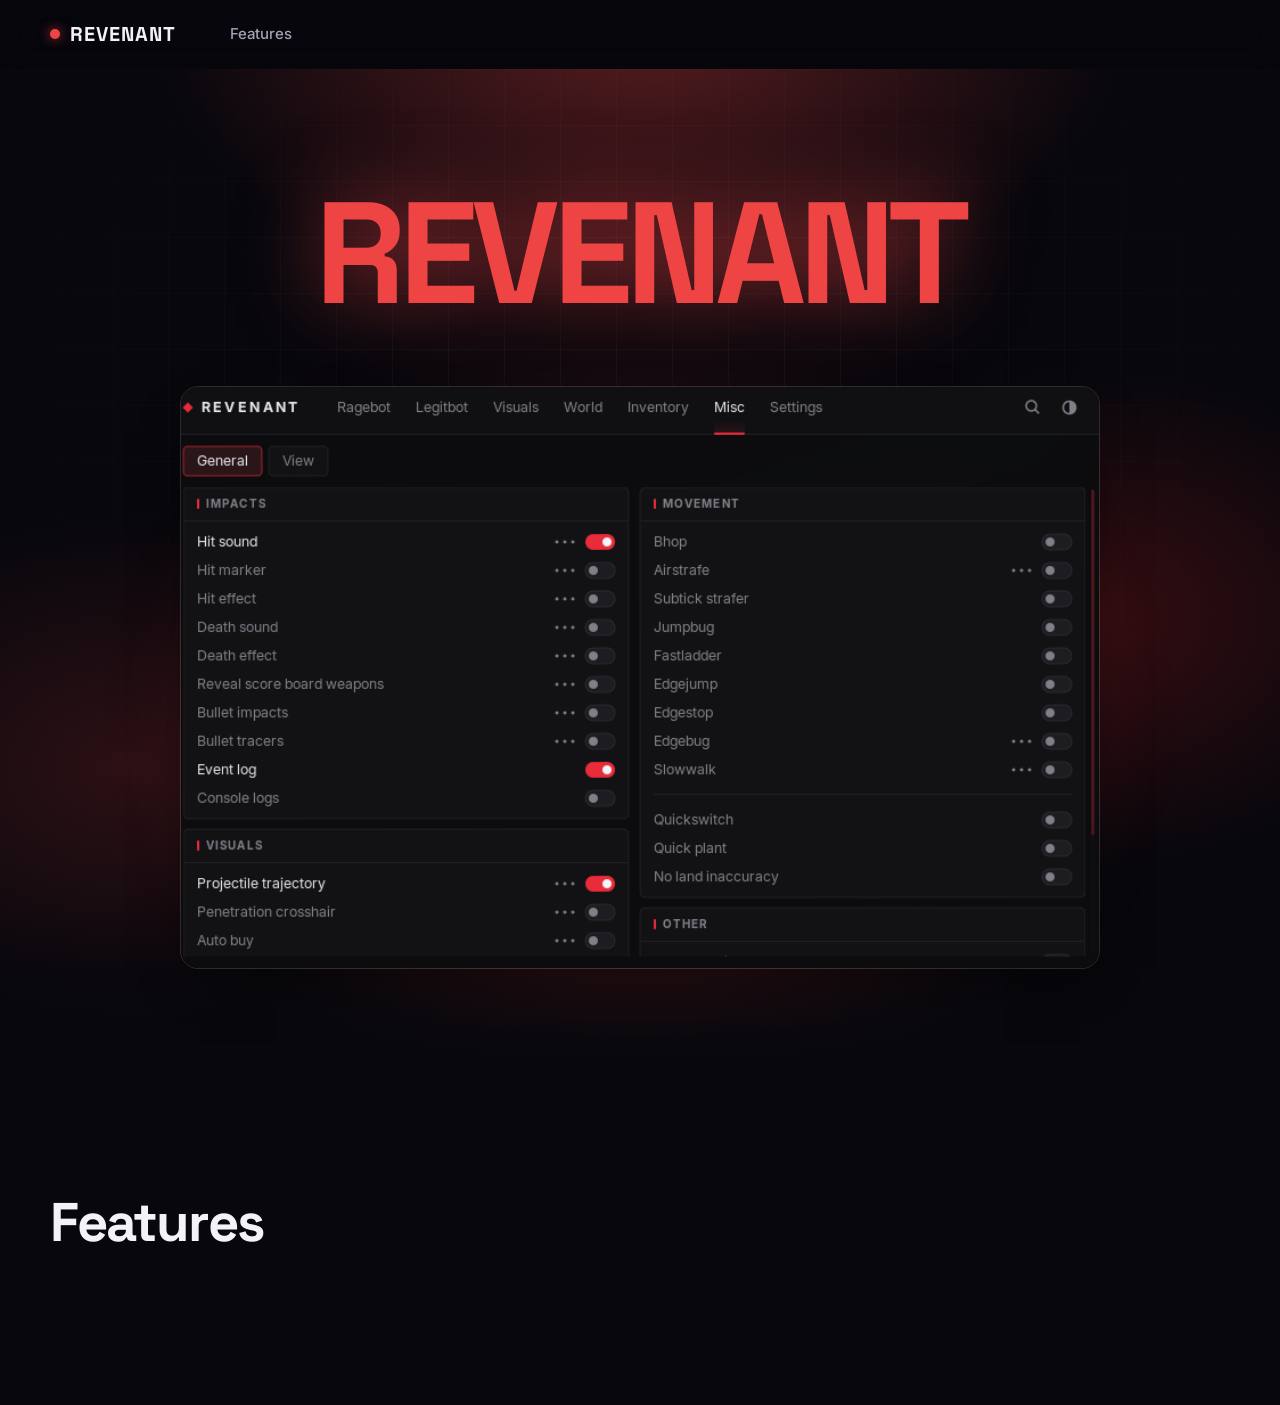
==== commit 214031f5: "Show the real menu screenshot and add a Features nav tab Replace the hand-built menu mock with the a" ====
--- a/index.html
+++ b/index.html
@@ -63,6 +63,9 @@
         <span class="brand-dot"></span>
         <span class="brand-name">REVENANT</span>
       </a>
+      <ul class="nav-links">
+        <li><a class="nav-link" href="#features">Features</a></li>
+      </ul>
     </nav>
   </header>
 
@@ -76,153 +79,21 @@
       <div class="container hero-inner">
         <h1 class="hero-title"><span class="glow-text">REVENANT</span></h1>
 
-        <!-- Revenant Menu Preview -->
+        <!-- Menu screenshot -->
         <div class="app-wrap">
-          <div class="revenant" id="revenant-preview">
-            <div class="revenant-header">
-              <div class="revenant-title">
-                <span class="revenant-dot"></span>
-                <span>REVENANT</span>
-              </div>
-              <div class="revenant-tabs" role="tablist" aria-label="Revenant sections">
-                <button class="revenant-tab is-active" type="button" role="tab" aria-selected="true" data-tab="features">Features</button>
-                <button class="revenant-tab" type="button" role="tab" aria-selected="false" tabindex="-1" data-tab="ragebot">Ragebot</button>
-                <button class="revenant-tab" type="button" role="tab" aria-selected="false" tabindex="-1" data-tab="legitbot">Legitbot</button>
-                <button class="revenant-tab" type="button" role="tab" aria-selected="false" tabindex="-1" data-tab="visuals">Visuals</button>
-                <button class="revenant-tab" type="button" role="tab" aria-selected="false" tabindex="-1" data-tab="world">World</button>
-                <button class="revenant-tab" type="button" role="tab" aria-selected="false" tabindex="-1" data-tab="inventory">Inventory</button>
-                <button class="revenant-tab" type="button" role="tab" aria-selected="false" tabindex="-1" data-tab="misc">Misc</button>
-                <button class="revenant-tab" type="button" role="tab" aria-selected="false" tabindex="-1" data-tab="settings">Settings</button>
-              </div>
-              <div class="revenant-controls">
-                <svg class="icon"><use href="#i-refresh"/></svg>
-                <svg class="icon"><use href="#i-gear"/></svg>
-              </div>
-            </div>
-
-            <div class="revenant-body" id="revenant-body">
-              <!-- Features Tab -->
-              <div class="revenant-content" data-tab="features">
-                <div class="revenant-pane">
-                  <p style="color: #a3a2b6; font-size: 14px; padding: 20px; text-align: center;">Tell me what features you want to add...</p>
-                </div>
-              </div>
-
-              <!-- Ragebot Tab -->
-              <div class="revenant-content" data-tab="ragebot" hidden>
-                <div class="revenant-pane">
-                  <!-- Left column -->
-                </div>
-                <div class="revenant-pane">
-                  <!-- Right column -->
-                </div>
-              </div>
-
-              <!-- Legitbot Tab -->
-              <div class="revenant-content" data-tab="legitbot" hidden>
-                <div class="revenant-pane">
-                  <!-- Left column -->
-                </div>
-                <div class="revenant-pane">
-                  <!-- Right column -->
-                </div>
-              </div>
-
-              <!-- Visuals Tab -->
-              <div class="revenant-content" data-tab="visuals" hidden>
-                <div class="revenant-pane">
-                  <!-- Left column -->
-                </div>
-                <div class="revenant-pane">
-                  <!-- Right column -->
-                </div>
-              </div>
-
-              <!-- World Tab -->
-              <div class="revenant-content" data-tab="world" hidden>
-                <div class="revenant-pane">
-                  <!-- Left column -->
-                </div>
-                <div class="revenant-pane">
-                  <!-- Right column -->
-                </div>
-              </div>
-
-              <!-- Inventory Tab -->
-              <div class="revenant-content" data-tab="inventory" hidden>
-                <div class="revenant-pane">
-                  <!-- Left column -->
-                </div>
-                <div class="revenant-pane">
-                  <!-- Right column -->
-                </div>
-              </div>
-
-              <!-- Misc Tab -->
-              <div class="revenant-content" data-tab="misc" hidden>
-                <div class="revenant-pane">
-                  <!-- Left column -->
-                </div>
-                <div class="revenant-pane">
-                  <!-- Right column -->
-                </div>
-              </div>
-
-              <!-- Settings Tab -->
-              <div class="revenant-content" data-tab="settings" hidden>
-                <div class="revenant-pane">
-                  <!-- Left column -->
-                </div>
-                <div class="revenant-pane">
-                  <!-- Right column -->
-                </div>
-              </div>
-            </div>
-          </div>
+          <img class="menu-shot" src="assets/img/menu.png" width="806" height="510" alt="Revenant menu">
         </div>
       </div>
     </section>
 
     <!-- Features -->
-    <section class="section" id="features" hidden>
+    <section class="section" id="features">
       <div class="container">
         <div class="section-head reveal">
-          <span class="kicker">Features</span>
-          <h2>Everything you need, <span class="grad-text">nothing you don't</span></h2>
-          <p>One small app that handles the fiddly parts of your CS2 setup, so you can get back to playing.</p>
+          <h2>Features</h2>
         </div>
 
         <div class="feature-grid">
-          <article class="card feature spot reveal">
-            <span class="feature-icon"><svg class="icon"><use href="#i-jump"/></svg></span>
-            <h3>Bhop helper</h3>
-            <p>Hold one key to chain jumps. Pick your activation key and switch between hold and toggle modes.</p>
-          </article>
-          <article class="card feature spot reveal">
-            <span class="feature-icon"><svg class="icon"><use href="#i-crosshair"/></svg></span>
-            <h3>Crosshair editor</h3>
-            <p>Design your crosshair with a live preview, then apply it or copy the console commands.</p>
-          </article>
-          <article class="card feature spot reveal">
-            <span class="feature-icon"><svg class="icon"><use href="#i-folder"/></svg></span>
-            <h3>Config profiles</h3>
-            <p>Save setups for matchmaking, practice or community servers and swap between them in a click.</p>
-          </article>
-          <article class="card feature spot reveal">
-            <span class="feature-icon"><svg class="icon"><use href="#i-gauge"/></svg></span>
-            <h3>Speed overlay</h3>
-            <p>See your horizontal speed while you move, so you can tell exactly when your hops are clean.</p>
-          </article>
-          <article class="card feature spot reveal">
-            <span class="feature-icon"><svg class="icon"><use href="#i-keyboard"/></svg></span>
-            <h3>Custom hotkeys</h3>
-            <p>Bind every feature to the keys you want. Rebind anything in seconds from the settings tab.</p>
-          </article>
-          <article class="card feature spot reveal">
-            <span class="feature-icon"><svg class="icon"><use href="#i-cpu"/></svg></span>
-            <h3>Light on resources</h3>
-            <p>Sits quietly in your tray and stays out of the way of your frames.</p>
-          </article>
         </div>
       </div>
     </section>
--- a/assets/css/styles.css
+++ b/assets/css/styles.css
@@ -17,9 +17,9 @@
   --muted: #a3a2b6;
   --dim: #6f6e84;
 
-  --accent: #8b5cf6;
-  --accent-2: #d946ef;
-  --accent-rgb: 139 92 246;
+  --accent: #ef4444;
+  --accent-2: #dc2626;
+  --accent-rgb: 239 68 68;
   --success: #34d399;
   --grad: linear-gradient(135deg, var(--accent), var(--accent-2));
 
@@ -433,226 +433,6 @@
 .hero-meta .icon { width: 16px; height: 16px; color: var(--accent); }
 
 /* ==========================================================================
-   Revenant Menu
-   ========================================================================== */
-.revenant {
-  border: 1px solid var(--border-2);
-  border-radius: var(--radius-lg);
-  background: #0a0a0f;
-  box-shadow: var(--shadow), inset 0 1px 0 rgba(255, 255, 255, 0.06);
-  backdrop-filter: blur(20px);
-  overflow: hidden;
-}
-
-.revenant-header {
-  display: flex;
-  align-items: center;
-  gap: 32px;
-  height: 56px;
-  padding: 0 16px;
-  border-bottom: 1px solid var(--border);
-  background: rgba(255, 255, 255, 0.02);
-}
-
-.revenant-title {
-  display: flex;
-  align-items: center;
-  gap: 8px;
-  font-family: var(--display);
-  font-weight: 700;
-  font-size: 16px;
-  letter-spacing: 0.05em;
-  text-transform: uppercase;
-  color: #fff;
-  flex: none;
-}
-
-.revenant-dot {
-  width: 8px;
-  height: 8px;
-  border-radius: 50%;
-  background: #ef4444;
-  box-shadow: 0 0 12px rgba(239, 68, 68, 0.8);
-}
-
-.revenant-tabs {
-  display: flex;
-  gap: 0;
-  flex: 1;
-  min-width: 0;
-}
-
-.revenant-tab {
-  padding: 0 16px;
-  height: 100%;
-  border: 0;
-  background: none;
-  color: #a3a2b6;
-  font-size: 13px;
-  font-weight: 500;
-  text-transform: uppercase;
-  letter-spacing: 0.08em;
-  cursor: pointer;
-  white-space: nowrap;
-  transition: color 0.2s, background-color 0.2s;
-  position: relative;
-}
-
-.revenant-tab:hover {
-  color: #fff;
-  background: rgba(255, 255, 255, 0.04);
-}
-
-.revenant-tab.is-active {
-  color: #fff;
-}
-
-.revenant-tab.is-active::after {
-  content: "";
-  position: absolute;
-  left: 0;
-  right: 0;
-  bottom: -1px;
-  height: 2px;
-  background: #ef4444;
-  box-shadow: 0 0 8px rgba(239, 68, 68, 0.6);
-}
-
-.revenant-controls {
-  display: flex;
-  gap: 12px;
-  flex: none;
-  color: #a3a2b6;
-}
-
-.revenant-controls .icon {
-  width: 18px;
-  height: 18px;
-  cursor: pointer;
-  transition: color 0.2s;
-}
-
-.revenant-controls .icon:hover {
-  color: #fff;
-}
-
-.revenant-body {
-  padding: 16px;
-  min-height: 360px;
-}
-
-.revenant-content {
-  display: grid;
-  grid-template-columns: 1fr 1fr;
-  gap: 12px;
-}
-
-.revenant-pane {
-  display: grid;
-  gap: 8px;
-}
-
-.revenant-section {
-  display: grid;
-  gap: 8px;
-  padding: 12px;
-  border: 1px solid var(--border);
-  border-radius: var(--radius-sm);
-  background: rgba(255, 255, 255, 0.02);
-}
-
-.revenant-section-head {
-  display: flex;
-  align-items: center;
-  gap: 8px;
-  padding-bottom: 8px;
-  border-bottom: 1px solid #ef4444;
-  font-size: 12px;
-  font-weight: 600;
-  text-transform: uppercase;
-  letter-spacing: 0.1em;
-  color: #ef4444;
-}
-
-.revenant-section-head::before {
-  content: "";
-  width: 3px;
-  height: 3px;
-  border-radius: 50%;
-  background: #ef4444;
-}
-
-.revenant-item {
-  display: flex;
-  align-items: center;
-  justify-content: space-between;
-  gap: 12px;
-  padding: 8px 0;
-  font-size: 13px;
-  color: #a3a2b6;
-}
-
-.revenant-item.has-desc {
-  flex-direction: column;
-  align-items: flex-start;
-}
-
-.revenant-item-label {
-  display: flex;
-  flex-direction: column;
-  gap: 2px;
-}
-
-.revenant-item-label strong {
-  display: block;
-  font-weight: 500;
-  color: #f3f2f8;
-  font-size: 13px;
-}
-
-.revenant-item-label small {
-  display: block;
-  font-size: 11px;
-  color: #6f6e84;
-}
-
-.revenant-toggle {
-  width: 32px;
-  height: 16px;
-  padding: 0;
-  border: 1px solid var(--border-2);
-  border-radius: 999px;
-  background: #1d1d2b;
-  cursor: pointer;
-  flex: none;
-  transition: background-color 0.2s;
-  position: relative;
-}
-
-.revenant-toggle::after {
-  content: "";
-  position: absolute;
-  top: 2px;
-  left: 2px;
-  width: 12px;
-  height: 12px;
-  border-radius: 50%;
-  background: #6f6e84;
-  transition: all 0.2s;
-}
-
-.revenant-toggle.is-active {
-  background: #ef4444;
-  border-color: #ef4444;
-  box-shadow: 0 0 8px rgba(239, 68, 68, 0.5);
-}
-
-.revenant-toggle.is-active::after {
-  left: 17px;
-  background: #fff;
-}
-
-/* ==========================================================================
    App preview (the interactive "menu" mock)
    ========================================================================== */
 .app-wrap {
@@ -661,6 +441,13 @@
   max-width: 920px;
   margin-top: 64px;
   text-align: left;
+}
+.menu-shot {
+  width: 100%;
+  height: auto;
+  border: 1px solid var(--border-2);
+  border-radius: var(--radius-lg);
+  box-shadow: var(--shadow);
 }
 .app-wrap::before {
   /* glow under the window */
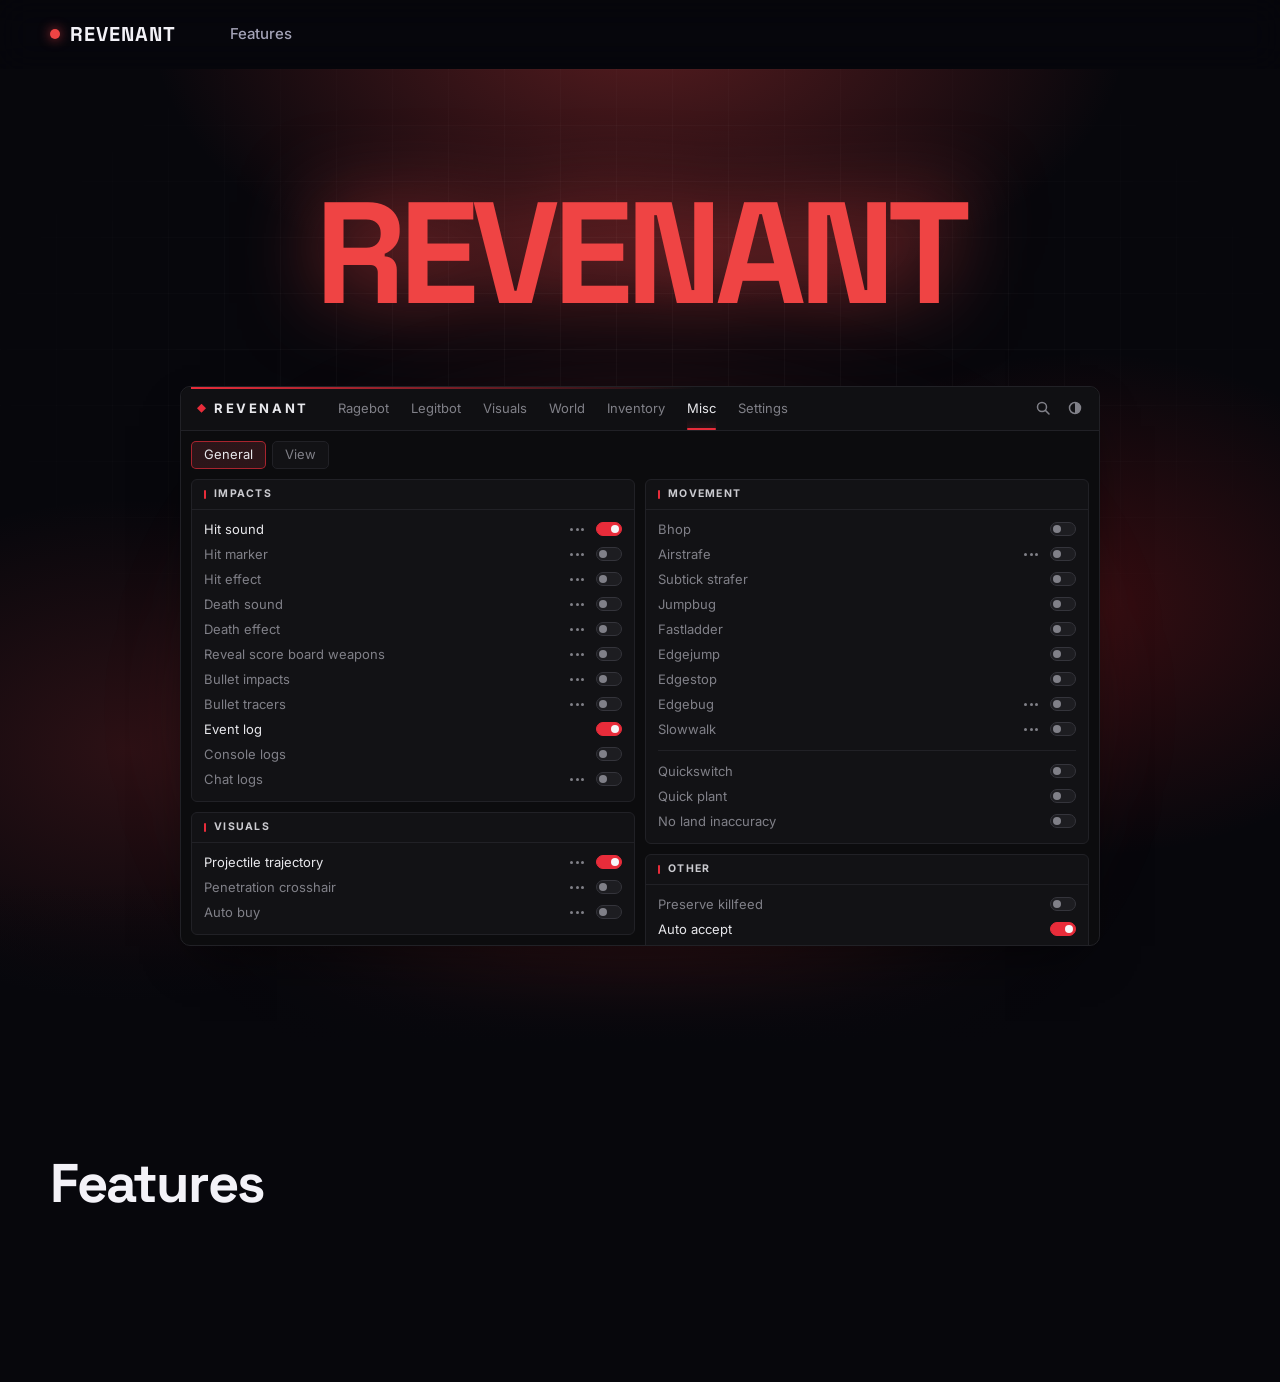
==== commit f4aff1cd: "Replace the menu screenshot with a clickable web port of the menu Tabs, subtab chips, cards, toggles" ====
--- a/index.html
+++ b/index.html
@@ -14,7 +14,9 @@
   <link rel="preconnect" href="https://fonts.gstatic.com" crossorigin>
   <link href="https://fonts.googleapis.com/css2?family=Inter:wght@400;500;600;700&family=Space+Grotesk:wght@500;600;700&family=JetBrains+Mono:wght@400;500&display=swap" rel="stylesheet">
   <link rel="stylesheet" href="assets/css/styles.css">
+  <link rel="stylesheet" href="assets/css/menu.css">
   <script src="assets/js/main.js" defer></script>
+  <script src="assets/js/menu.js" defer></script>
   <script src="assets/js/tools.js" defer></script>
 </head>
 <body>
@@ -79,9 +81,10 @@
       <div class="container hero-inner">
         <h1 class="hero-title"><span class="glow-text">REVENANT</span></h1>
 
-        <!-- Menu screenshot -->
         <div class="app-wrap">
-          <img class="menu-shot" src="assets/img/menu.png" width="806" height="510" alt="Revenant menu">
+          <div class="rv" id="rv-menu">
+            <img class="menu-shot" src="assets/img/menu.png" width="806" height="510" alt="Revenant menu">
+          </div>
         </div>
       </div>
     </section>
--- a/assets/css/menu.css
+++ b/assets/css/menu.css
@@ -0,0 +1,722 @@
+/* Revenant menu: web port of the in-game menu. Tokens come from menu.core.cpp. */
+
+.rv {
+  --rv-accent: #e82c3a;
+  --rv-accent-rgb: 232 44 58;
+  --rv-bg: #0c0c0e;
+  --rv-text: #e8e8ec;
+  --rv-dim: #808088;
+  --rv-faint: #505058;
+  --rv-card: #121215;
+  --rv-elev: #101013;
+  --rv-surface: #1d1d21;
+  --rv-border: #212126;
+  --rv-border-hi: #34343b;
+  --rv-hover: #242429;
+  --rv-pressed: #2e2e34;
+  --rv-knob: #f6f6f8;
+  --rv-shadow: 0 14px 36px rgb(0 0 0 / 0.55);
+
+  position: relative;
+  display: flex;
+  flex-direction: column;
+  width: 100%;
+  height: 560px;
+  background: var(--rv-bg);
+  color: var(--rv-text);
+  border: 1px solid var(--rv-border);
+  border-radius: 10px;
+  box-shadow: var(--shadow);
+  font: 13px/1.3 Inter, system-ui, -apple-system, "Segoe UI", sans-serif;
+  text-align: left;
+  user-select: none;
+  -webkit-user-select: none;
+}
+.no-js .rv { height: auto; overflow: hidden; }
+.no-js .rv .menu-shot { display: block; border: 0; border-radius: 0; }
+.rv[data-rv-theme="light"] {
+  --rv-accent: #d62434;
+  --rv-accent-rgb: 214 36 52;
+  --rv-bg: #f4f4f6;
+  --rv-text: #18181c;
+  --rv-dim: #6c6c74;
+  --rv-faint: #a0a0a8;
+  --rv-card: #ffffff;
+  --rv-elev: #fafafb;
+  --rv-surface: #ececf0;
+  --rv-border: #dedee4;
+  --rv-border-hi: #c6c6ce;
+  --rv-hover: #e4e4e9;
+  --rv-pressed: #d4d4da;
+  --rv-shadow: 0 14px 36px rgb(0 0 0 / 0.16);
+}
+.rv button { font: inherit; color: inherit; }
+.rv button:focus-visible,
+.rv input:focus-visible {
+  outline: 2px solid rgb(var(--rv-accent-rgb) / 0.7);
+  outline-offset: 1px;
+}
+
+/* ---------- Header band ---------- */
+.rv-head {
+  position: relative;
+  display: flex;
+  align-items: center;
+  flex: none;
+  height: 44px;
+  padding: 0 10px 0 16px;
+  background: var(--rv-elev);
+  border-bottom: 1px solid var(--rv-border);
+  border-radius: 10px 10px 0 0;
+}
+.rv-head::before {
+  content: "";
+  position: absolute;
+  top: 0;
+  left: 10px;
+  width: 55%;
+  height: 2px;
+  background: linear-gradient(90deg, var(--rv-accent), transparent);
+}
+.rv-mark {
+  display: flex;
+  align-items: center;
+  gap: 8px;
+  flex: none;
+  margin-right: 18px;
+  font-weight: 700;
+  letter-spacing: 0.2em;
+}
+.rv-diamond {
+  width: 9px;
+  height: 9px;
+  background: var(--rv-accent);
+  clip-path: polygon(50% 0, 100% 50%, 50% 100%, 0 50%);
+}
+.rv-tabs {
+  position: relative;
+  display: flex;
+  flex: 1 1 auto;
+  min-width: 0;
+  height: 100%;
+  overflow-x: auto;
+  scrollbar-width: none;
+}
+.rv-tabs::-webkit-scrollbar { display: none; }
+.rv-tab {
+  flex: none;
+  height: 100%;
+  padding: 0 11px;
+  border: 0;
+  background: none;
+  color: var(--rv-dim) !important;
+  white-space: nowrap;
+  cursor: pointer;
+  transition: color 0.15s;
+}
+.rv-tab:hover { color: color-mix(in srgb, var(--rv-text) 60%, var(--rv-dim)) !important; }
+.rv-tab.is-active { color: var(--rv-text) !important; }
+.rv-underline {
+  position: absolute;
+  bottom: 0;
+  height: 2px;
+  border-radius: 1px;
+  background: var(--rv-accent);
+  pointer-events: none;
+  transition: left 0.28s cubic-bezier(0.2, 0.8, 0.2, 1), width 0.28s cubic-bezier(0.2, 0.8, 0.2, 1), opacity 0.15s;
+}
+.rv-underline::before {
+  content: "";
+  position: absolute;
+  left: 0;
+  right: 0;
+  bottom: 0;
+  height: 11px;
+  background: linear-gradient(to top, rgb(var(--rv-accent-rgb) / 0.14), transparent);
+}
+.rv-underline.is-hidden { opacity: 0; }
+.rv-tools {
+  display: flex;
+  gap: 4px;
+  flex: none;
+  margin-left: auto;
+  padding-left: 8px;
+}
+.rv-icon-btn {
+  display: grid;
+  place-items: center;
+  width: 28px;
+  height: 28px;
+  border: 0;
+  border-radius: 5px;
+  background: transparent;
+  color: var(--rv-dim) !important;
+  cursor: pointer;
+  transition: background 0.15s, color 0.15s;
+}
+.rv-icon-btn:hover,
+.rv-icon-btn.is-open { background: var(--rv-hover); color: var(--rv-text) !important; }
+.rv-icon-btn.is-on { color: var(--rv-accent) !important; }
+.rv-ico { display: grid; place-items: center; }
+
+/* ---------- Content ---------- */
+.rv-content {
+  display: flex;
+  flex-direction: column;
+  flex: 1;
+  min-height: 0;
+  padding: 10px 4px 0 10px;
+}
+.rv-chips {
+  display: flex;
+  align-items: center;
+  gap: 12px;
+  flex: none;
+  height: 28px;
+  margin-right: 10px;
+}
+.rv-chip-list {
+  display: flex;
+  gap: 6px;
+  min-width: 0;
+  overflow-x: auto;
+  scrollbar-width: none;
+}
+.rv-chip-list::-webkit-scrollbar { display: none; }
+.rv-chip {
+  flex: none;
+  height: 28px;
+  padding: 0 12px;
+  border: 1px solid var(--rv-border);
+  border-radius: 5px;
+  background: var(--rv-card);
+  color: var(--rv-dim) !important;
+  white-space: nowrap;
+  cursor: pointer;
+  transition: border-color 0.15s, color 0.15s, background 0.15s;
+}
+.rv-chip:hover { border-color: var(--rv-border-hi); color: color-mix(in srgb, var(--rv-text) 60%, var(--rv-dim)) !important; }
+.rv-chip.is-active {
+  border-color: rgb(var(--rv-accent-rgb) / 0.67);
+  background: linear-gradient(rgb(var(--rv-accent-rgb) / 0.12), rgb(var(--rv-accent-rgb) / 0.12)), var(--rv-card);
+  color: var(--rv-text) !important;
+}
+.rv-scope {
+  flex: none;
+  margin-left: auto;
+  font-size: 10px;
+  letter-spacing: 0.12em;
+  color: var(--rv-faint);
+  white-space: nowrap;
+}
+
+.rv-body {
+  flex: 1;
+  min-height: 0;
+  margin-top: 10px;
+  padding: 0 6px 10px 0;
+  overflow-y: auto;
+  overscroll-behavior: contain;
+  scrollbar-width: thin;
+  scrollbar-color: rgb(var(--rv-accent-rgb) / 0.45) transparent;
+}
+.rv-body::-webkit-scrollbar { width: 3px; }
+.rv-body::-webkit-scrollbar-thumb { border-radius: 2px; background: rgb(var(--rv-accent-rgb) / 0.45); }
+.rv-cols {
+  display: grid;
+  grid-template-columns: repeat(2, minmax(0, 1fr));
+  gap: 10px;
+  align-items: start;
+}
+.rv-cols.is-single { grid-template-columns: minmax(0, 1fr); }
+.rv-cols.is-entering { animation: rv-in 0.35s cubic-bezier(0.2, 0.8, 0.2, 1); }
+@keyframes rv-in { from { opacity: 0; transform: translateY(12px); } }
+.rv-col {
+  display: flex;
+  flex-direction: column;
+  gap: 10px;
+  min-width: 0;
+}
+
+/* ---------- Cards ---------- */
+.rv-card {
+  background: var(--rv-card);
+  border: 1px solid var(--rv-border);
+  border-radius: 6px;
+}
+.rv-card-head {
+  display: flex;
+  align-items: center;
+  gap: 8px;
+  height: 30px;
+  padding: 0 12px;
+  border-bottom: 1px solid var(--rv-border);
+  font-size: 10.5px;
+  font-weight: 700;
+  letter-spacing: 0.12em;
+  text-transform: uppercase;
+  color: color-mix(in srgb, var(--rv-text) 72%, var(--rv-dim));
+  overflow: hidden;
+  white-space: nowrap;
+}
+.rv-card-head::before {
+  content: "";
+  flex: none;
+  width: 2px;
+  height: 9px;
+  border-radius: 1px;
+  background: var(--rv-accent);
+}
+.rv-card-body {
+  display: flex;
+  flex-direction: column;
+  padding: 7px 12px 9px;
+}
+
+/* ---------- Rows ---------- */
+.rv-row {
+  display: flex;
+  align-items: center;
+  gap: 8px;
+  min-height: 25px;
+  margin: 0 -6px;
+  padding: 0 6px;
+  border-radius: 4px;
+}
+.rv-row.is-flash { animation: rv-flash 1.6s ease-out; }
+@keyframes rv-flash {
+  0%, 35% { background: rgb(var(--rv-accent-rgb) / 0.2); }
+  100% { background: transparent; }
+}
+.rv-label {
+  flex: 1;
+  min-width: 0;
+  overflow: hidden;
+  text-overflow: ellipsis;
+  white-space: nowrap;
+  color: var(--rv-text);
+}
+.rv-toggle .rv-label {
+  color: var(--rv-dim);
+  cursor: pointer;
+  transition: color 0.15s;
+}
+.rv-toggle.is-on .rv-label { color: var(--rv-text); }
+
+.rv-switch {
+  position: relative;
+  flex: none;
+  width: 26px;
+  height: 14px;
+  padding: 0;
+  border: 1px solid var(--rv-border-hi);
+  border-radius: 7px;
+  background: var(--rv-surface);
+  cursor: pointer;
+  transition: background 0.18s, border-color 0.18s;
+}
+.rv-switch::after {
+  content: "";
+  position: absolute;
+  top: 2px;
+  left: 2px;
+  width: 8px;
+  height: 8px;
+  border-radius: 50%;
+  background: var(--rv-dim);
+  transition: transform 0.2s cubic-bezier(0.3, 0.7, 0.3, 1.3), background 0.18s;
+}
+.rv-switch[aria-checked="true"] { border-color: var(--rv-accent); background: var(--rv-accent); }
+.rv-switch[aria-checked="true"]::after { transform: translateX(12px); background: var(--rv-knob); }
+
+.rv-dots {
+  display: flex;
+  align-items: center;
+  gap: 2.5px;
+  flex: none;
+  height: 18px;
+  padding: 0 4px;
+  border: 0;
+  border-radius: 4px;
+  background: none;
+  cursor: pointer;
+}
+.rv-dots i {
+  width: 3px;
+  height: 3px;
+  border-radius: 50%;
+  background: var(--rv-dim);
+  transition: background 0.15s;
+}
+.rv-dots:hover i { background: var(--rv-text); }
+.rv-dots.is-open i { background: var(--rv-accent); }
+
+.rv-slide {
+  flex-direction: column;
+  align-items: stretch;
+  gap: 5px;
+  padding-top: 4px;
+  padding-bottom: 5px;
+}
+.rv-slide-top { display: flex; align-items: center; gap: 8px; }
+.rv-val {
+  flex: none;
+  font-size: 12px;
+  color: var(--rv-dim);
+  font-variant-numeric: tabular-nums;
+}
+.rv-range {
+  --p: 50%;
+  width: 100%;
+  height: 12px;
+  margin: 0;
+  background: transparent;
+  cursor: pointer;
+  -webkit-appearance: none;
+  appearance: none;
+}
+.rv-range::-webkit-slider-runnable-track {
+  height: 4px;
+  border-radius: 2px;
+  background: linear-gradient(90deg, var(--rv-accent) var(--p), var(--rv-surface) var(--p));
+}
+.rv-range::-moz-range-track {
+  height: 4px;
+  border-radius: 2px;
+  background: linear-gradient(90deg, var(--rv-accent) var(--p), var(--rv-surface) var(--p));
+}
+.rv-range::-webkit-slider-thumb {
+  width: 10px;
+  height: 10px;
+  margin-top: -3px;
+  border: 0;
+  border-radius: 50%;
+  background: var(--rv-knob);
+  box-shadow: 0 0 0 3px rgb(var(--rv-accent-rgb) / 0.25);
+  -webkit-appearance: none;
+  appearance: none;
+}
+.rv-range::-moz-range-thumb {
+  width: 10px;
+  height: 10px;
+  border: 0;
+  border-radius: 50%;
+  background: var(--rv-knob);
+  box-shadow: 0 0 0 3px rgb(var(--rv-accent-rgb) / 0.25);
+}
+.rv-range:focus-visible { outline: none; }
+.rv-range:focus-visible::-webkit-slider-thumb { box-shadow: 0 0 0 4px rgb(var(--rv-accent-rgb) / 0.55); }
+.rv-range:focus-visible::-moz-range-thumb { box-shadow: 0 0 0 4px rgb(var(--rv-accent-rgb) / 0.55); }
+
+.rv-field { padding-top: 2px; padding-bottom: 2px; }
+.rv-combo {
+  display: flex;
+  align-items: center;
+  gap: 6px;
+  flex: 0 0 118px;
+  width: 118px;
+  height: 22px;
+  padding: 0 8px;
+  border: 1px solid var(--rv-border);
+  border-radius: 5px;
+  background: var(--rv-surface);
+  font-size: 12px !important;
+  cursor: pointer;
+  transition: background 0.15s, border-color 0.15s;
+}
+.rv-combo:hover { background: var(--rv-hover); }
+.rv-combo.is-open { border-color: rgb(var(--rv-accent-rgb) / 0.55); }
+.rv-combo-text {
+  flex: 1;
+  min-width: 0;
+  overflow: hidden;
+  text-overflow: ellipsis;
+  white-space: nowrap;
+  text-align: left;
+}
+.rv-chev { display: grid; color: var(--rv-dim); transition: transform 0.2s; }
+.rv-combo.is-open .rv-chev { transform: rotate(180deg); }
+
+.rv .rv-swatch {
+  flex: none;
+  width: 22px;
+  height: 12px;
+  padding: 0;
+  border: 1px solid var(--rv-border-hi);
+  border-radius: 3px;
+  background: none;
+  cursor: pointer;
+  -webkit-appearance: none;
+  appearance: none;
+}
+.rv-swatch::-webkit-color-swatch-wrapper { padding: 0; }
+.rv-swatch::-webkit-color-swatch { border: 0; border-radius: 2px; }
+.rv-swatch::-moz-color-swatch { border: 0; border-radius: 2px; }
+
+.rv-key {
+  flex: none;
+  min-width: 64px;
+  height: 20px;
+  padding: 0 8px;
+  border: 1px solid var(--rv-border);
+  border-radius: 3px;
+  background: var(--rv-surface);
+  font-size: 11px !important;
+  letter-spacing: 0.04em;
+  cursor: pointer;
+}
+.rv-key.is-listening { border-color: var(--rv-accent); color: var(--rv-accent) !important; }
+
+.rv .rv-input {
+  width: 100%;
+  height: 26px;
+  padding: 0 9px;
+  border: 1px solid var(--rv-border);
+  border-radius: 5px;
+  background: var(--rv-surface);
+  color: var(--rv-text);
+  font: inherit;
+  font-size: 12px;
+  user-select: text;
+  -webkit-user-select: text;
+}
+.rv .rv-input::placeholder { color: var(--rv-faint); }
+.rv .rv-input:focus { outline: none; box-shadow: none; border-color: rgb(var(--rv-accent-rgb) / 0.6); }
+.rv .rv-field .rv-input { flex: 0 0 118px; width: 118px; height: 22px; }
+
+.rv-sep { height: 1px; margin: 8px 0; background: var(--rv-border); }
+.rv-note {
+  margin: 0;
+  padding: 2px 0;
+  font-size: 12px;
+  line-height: 1.45;
+  color: var(--rv-dim);
+}
+
+.rv-btns { display: flex; flex-wrap: wrap; gap: 6px; margin-top: 10px; }
+.rv-btn {
+  height: 26px;
+  padding: 0 14px;
+  border: 1px solid var(--rv-border);
+  border-radius: 5px;
+  background: var(--rv-surface);
+  font-size: 12px !important;
+  cursor: pointer;
+  transition: background 0.15s, border-color 0.15s;
+}
+.rv-btn:hover:not(:disabled) { background: var(--rv-hover); }
+.rv-btn:active:not(:disabled) { background: var(--rv-pressed); }
+.rv-btn.is-accent { border-color: var(--rv-accent); background: var(--rv-accent); color: #fff !important; }
+.rv-btn.is-accent:hover:not(:disabled) { background: color-mix(in srgb, var(--rv-accent), #fff 10%); }
+.rv-btn:disabled { opacity: 0.4; cursor: default; }
+
+/* ---------- Floating layers ---------- */
+.rv-layer {
+  position: absolute;
+  z-index: 30;
+  border: 1px solid var(--rv-border);
+  border-radius: 6px;
+  background: var(--rv-elev);
+  box-shadow: var(--rv-shadow);
+  animation: rv-pop 0.14s ease-out;
+}
+@keyframes rv-pop { from { opacity: 0; transform: translateY(-4px); } }
+.rv-pop {
+  display: flex;
+  flex-direction: column;
+  width: 240px;
+  max-height: 340px;
+  padding: 8px 12px;
+  overflow-y: auto;
+  scrollbar-width: thin;
+  scrollbar-color: rgb(var(--rv-accent-rgb) / 0.45) transparent;
+}
+.rv-list {
+  display: flex;
+  flex-direction: column;
+  max-height: 240px;
+  padding: 4px;
+  overflow-y: auto;
+  scrollbar-width: thin;
+  scrollbar-color: rgb(var(--rv-accent-rgb) / 0.45) transparent;
+}
+.rv-opt {
+  display: flex;
+  justify-content: space-between;
+  gap: 12px;
+  padding: 5px 8px;
+  border: 0;
+  border-radius: 4px;
+  background: none;
+  color: var(--rv-dim) !important;
+  font-size: 12px !important;
+  text-align: left;
+  white-space: nowrap;
+  cursor: pointer;
+}
+.rv-opt:hover { background: var(--rv-hover); color: var(--rv-text) !important; }
+.rv-opt.is-sel { background: rgb(var(--rv-accent-rgb) / 0.16); color: var(--rv-text) !important; }
+.rv-list.is-multi .rv-opt.is-sel::after { content: "✓"; color: var(--rv-accent); }
+
+/* ---------- Search ---------- */
+.rv-search {
+  display: flex;
+  align-items: center;
+  gap: 8px;
+  flex: 1;
+  height: 28px;
+  padding-left: 10px;
+  border: 1px solid rgb(var(--rv-accent-rgb) / 0.47);
+  border-radius: 5px;
+  background: var(--rv-surface);
+  color: var(--rv-dim);
+}
+.rv .rv-search-input {
+  flex: 1;
+  min-width: 0;
+  height: 100%;
+  padding: 0;
+  border: 0;
+  background: none;
+  color: var(--rv-text);
+  font: inherit;
+  user-select: text;
+  -webkit-user-select: text;
+}
+.rv .rv-search-input:focus,
+.rv .rv-search-input:focus-visible { outline: none; box-shadow: none; }
+.rv .rv-search-input::placeholder { color: var(--rv-faint); }
+.rv-search-close {
+  display: grid;
+  place-items: center;
+  width: 28px;
+  height: 100%;
+  border: 0;
+  background: none;
+  color: var(--rv-dim) !important;
+  cursor: pointer;
+}
+.rv-search-close:hover { color: var(--rv-accent) !important; }
+.rv-results { display: flex; flex-direction: column; gap: 4px; }
+.rv-result {
+  display: flex;
+  flex-direction: column;
+  align-items: flex-start;
+  gap: 2px;
+  padding: 8px 12px;
+  border: 1px solid var(--rv-border);
+  border-radius: 5px;
+  background: var(--rv-card);
+  text-align: left;
+  cursor: pointer;
+  transition: background 0.15s, border-color 0.15s;
+}
+.rv-result:hover { border-color: rgb(var(--rv-accent-rgb) / 0.45); background: linear-gradient(rgb(var(--rv-accent-rgb) / 0.08), rgb(var(--rv-accent-rgb) / 0.08)), var(--rv-card); }
+.rv-result-path { font-size: 11px; color: var(--rv-dim); }
+.rv-empty { padding: 28px 12px; text-align: center; color: var(--rv-dim); }
+
+/* ---------- Configs ---------- */
+.rv-cfg-list {
+  display: flex;
+  flex-direction: column;
+  gap: 2px;
+  min-height: 160px;
+  max-height: 280px;
+  margin-top: 8px;
+  padding: 4px;
+  overflow-y: auto;
+  border: 1px solid var(--rv-border);
+  border-radius: 5px;
+  background: var(--rv-elev);
+}
+.rv-cfg {
+  display: flex;
+  justify-content: space-between;
+  gap: 12px;
+  padding: 7px 10px;
+  border: 0;
+  border-radius: 4px;
+  background: none;
+  color: var(--rv-dim) !important;
+  text-align: left;
+  cursor: pointer;
+}
+.rv-cfg:hover { background: var(--rv-hover); color: var(--rv-text) !important; }
+.rv-cfg.is-sel {
+  background: rgb(var(--rv-accent-rgb) / 0.14);
+  box-shadow: inset 2px 0 0 var(--rv-accent);
+  color: var(--rv-text) !important;
+}
+.rv-cfg-meta { font-size: 11px; color: var(--rv-faint); overflow: hidden; text-overflow: ellipsis; white-space: nowrap; }
+
+/* ---------- Inventory ---------- */
+.rv-grid {
+  display: grid;
+  grid-template-columns: repeat(auto-fill, minmax(112px, 1fr));
+  gap: 6px;
+  margin-top: 8px;
+}
+.rv-grid .rv-empty { grid-column: 1 / -1; }
+.rv-tile {
+  position: relative;
+  display: flex;
+  flex-direction: column;
+  align-items: flex-start;
+  gap: 2px;
+  min-width: 0;
+  min-height: 52px;
+  padding: 9px 10px 10px;
+  overflow: hidden;
+  border: 1px solid var(--rv-border);
+  border-radius: 5px;
+  background: var(--rv-elev);
+  text-align: left;
+  cursor: pointer;
+  transition: border-color 0.15s, background 0.15s;
+}
+.rv-tile::before {
+  content: "";
+  position: absolute;
+  left: 0;
+  right: 0;
+  bottom: 0;
+  height: 2px;
+  background: var(--r, var(--rv-border-hi));
+}
+.rv-tile:hover { border-color: var(--rv-border-hi); }
+.rv-tile.is-sel {
+  border-color: rgb(var(--rv-accent-rgb) / 0.7);
+  background: linear-gradient(rgb(var(--rv-accent-rgb) / 0.1), rgb(var(--rv-accent-rgb) / 0.1)), var(--rv-elev);
+}
+.rv-tile.is-equipped::after {
+  content: "";
+  position: absolute;
+  top: 8px;
+  right: 8px;
+  width: 6px;
+  height: 6px;
+  border-radius: 50%;
+  background: var(--rv-accent);
+}
+.rv-tile-name,
+.rv-tile-sub {
+  max-width: 100%;
+  overflow: hidden;
+  text-overflow: ellipsis;
+  white-space: nowrap;
+}
+.rv-tile-name { padding-right: 10px; font-size: 12px; font-weight: 600; }
+.rv-tile-sub { font-size: 11px; color: var(--rv-dim); }
+
+@media (max-width: 680px) {
+  .rv { height: 640px; }
+  .rv-head { padding-left: 12px; }
+  .rv-mark { margin-right: 6px; }
+  .rv-mark-text { display: none; }
+  .rv-cols { grid-template-columns: minmax(0, 1fr); }
+  .rv-scope { display: none; }
+}
+
+@media (prefers-reduced-motion: reduce) {
+  .rv *, .rv *::before, .rv *::after { animation: none !important; transition: none !important; }
+}
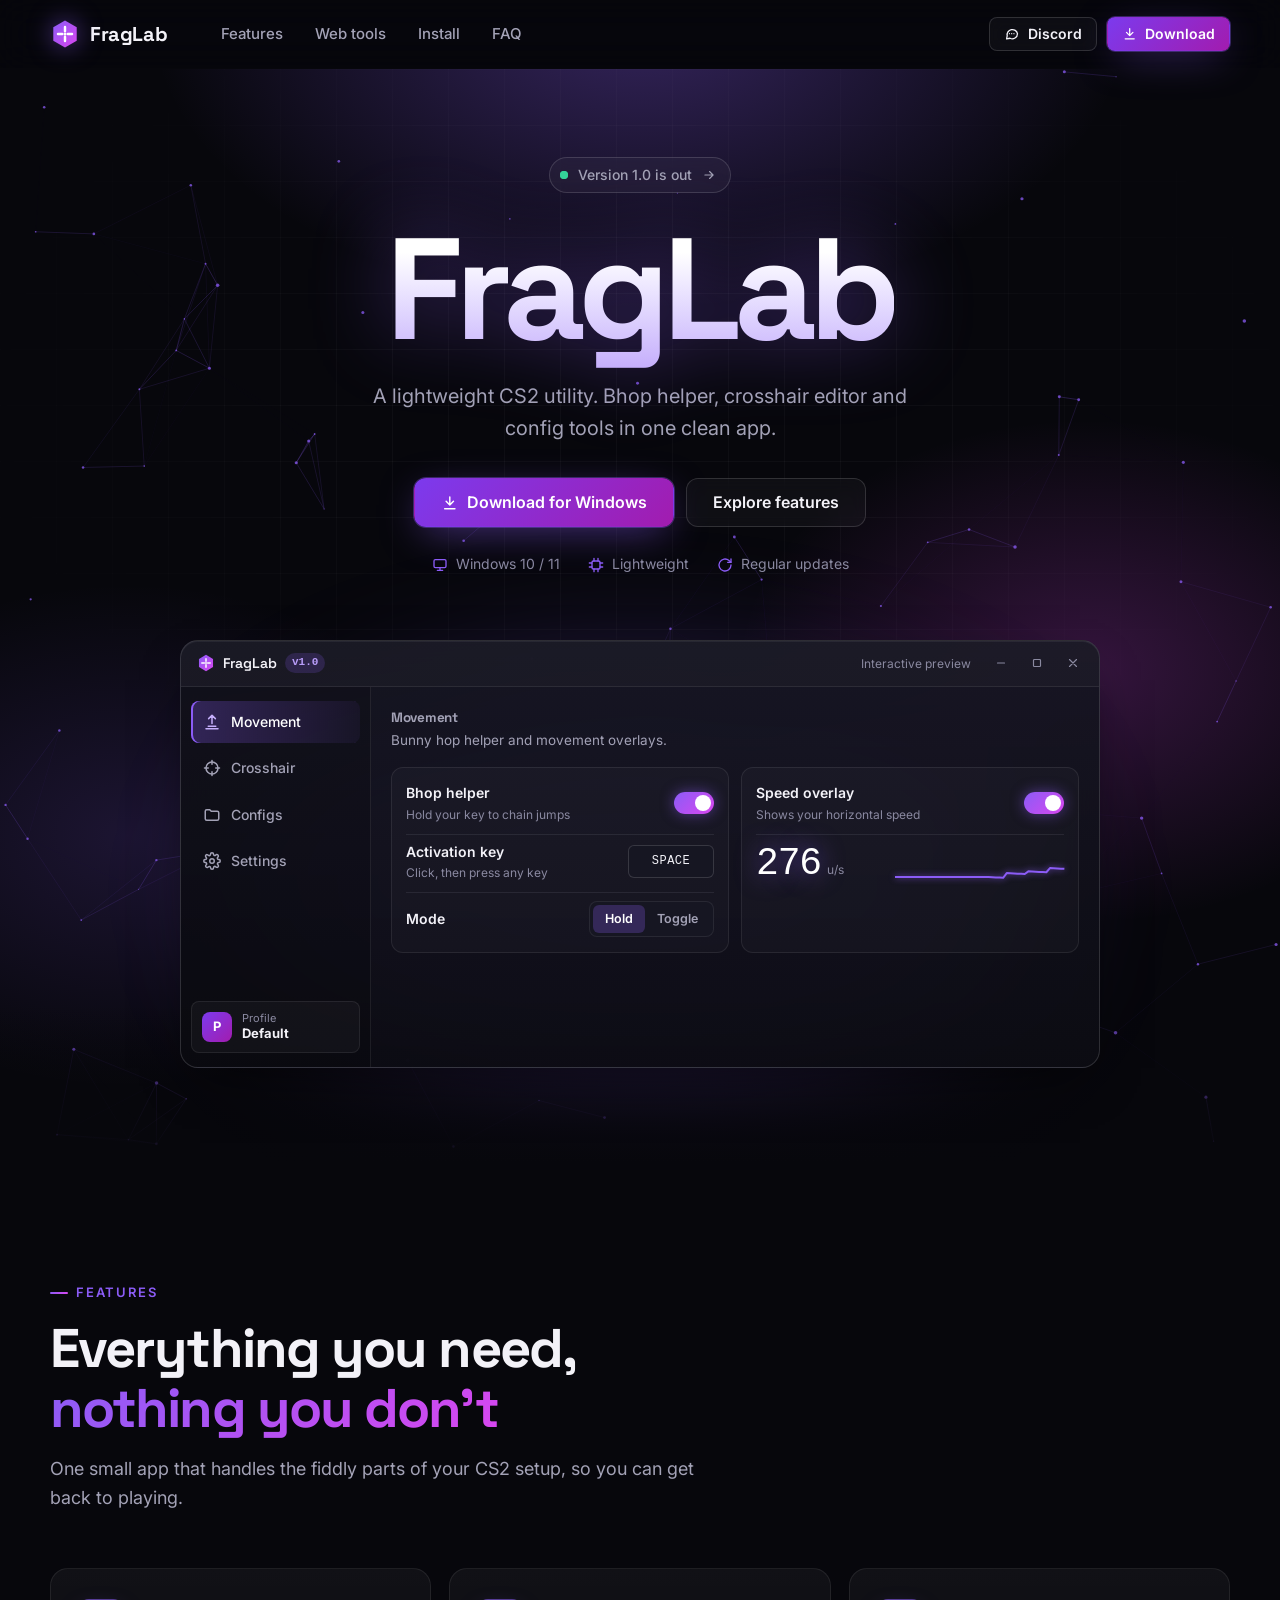
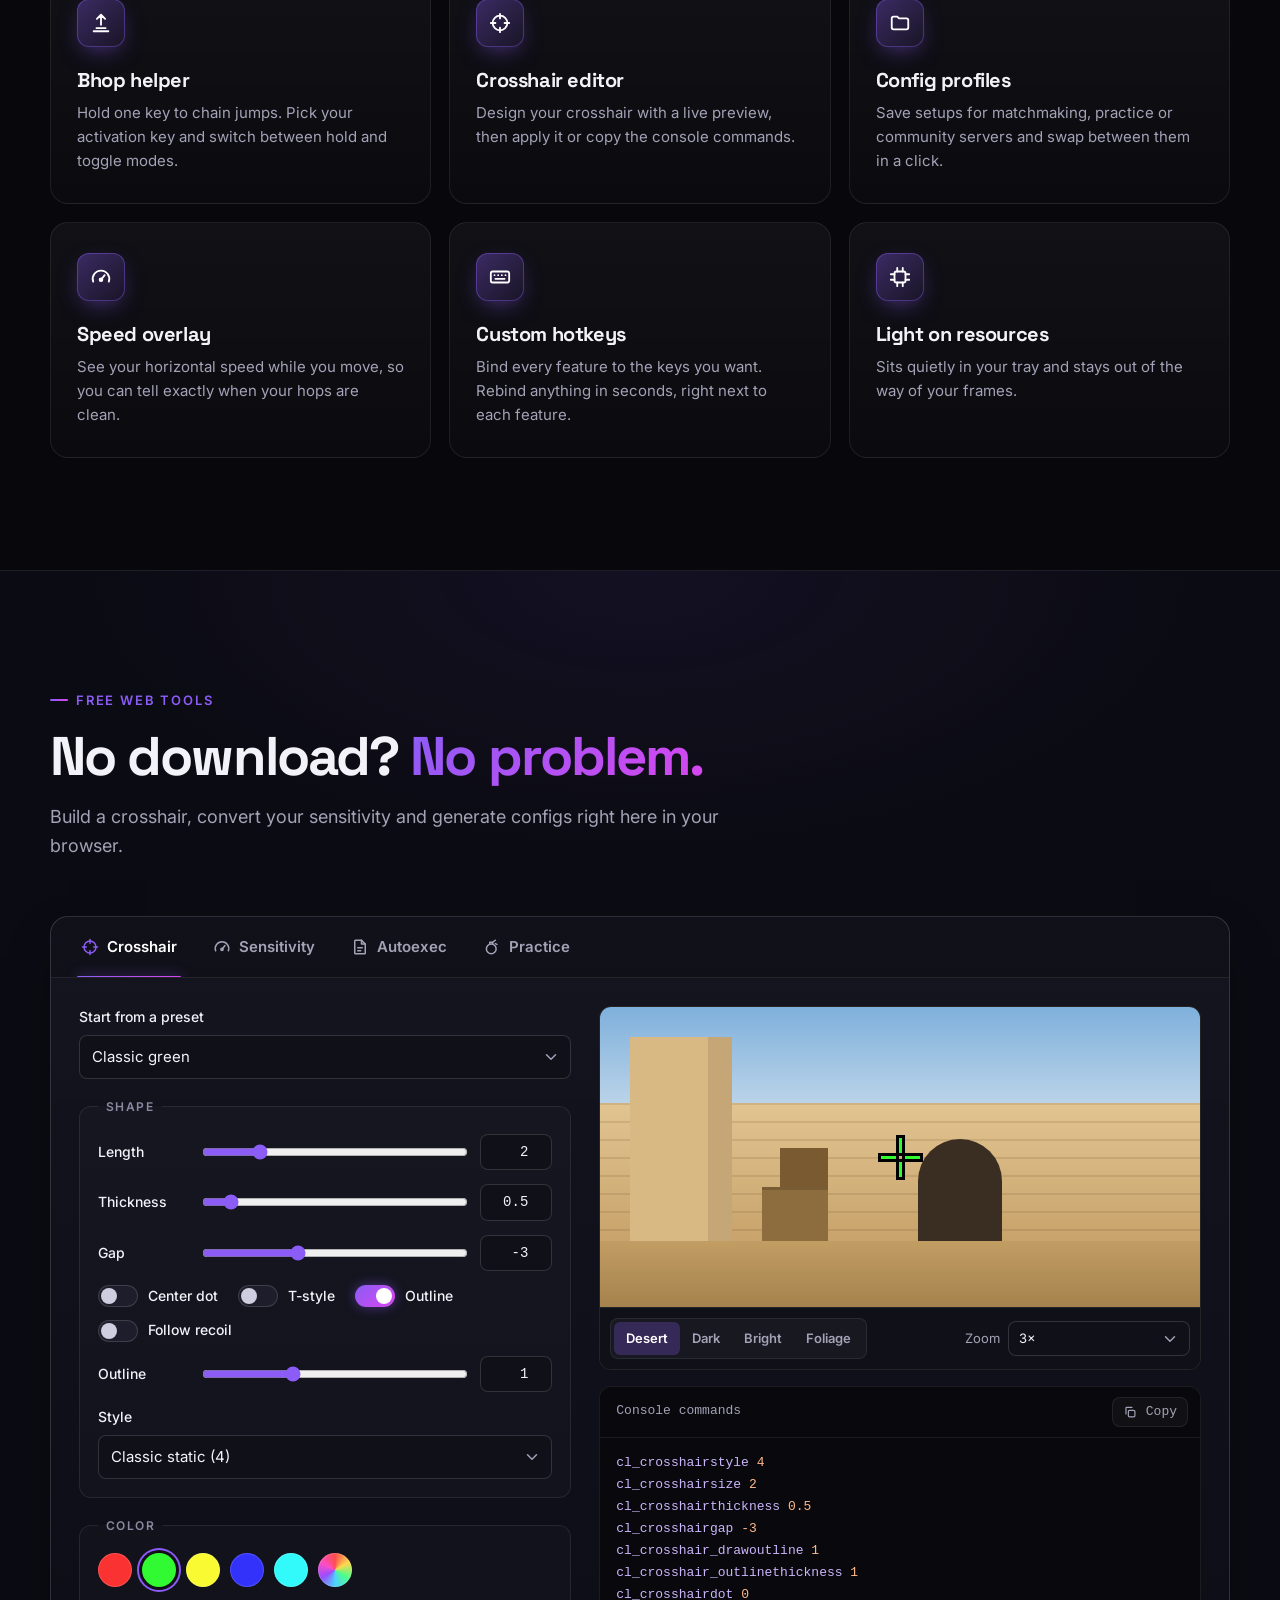
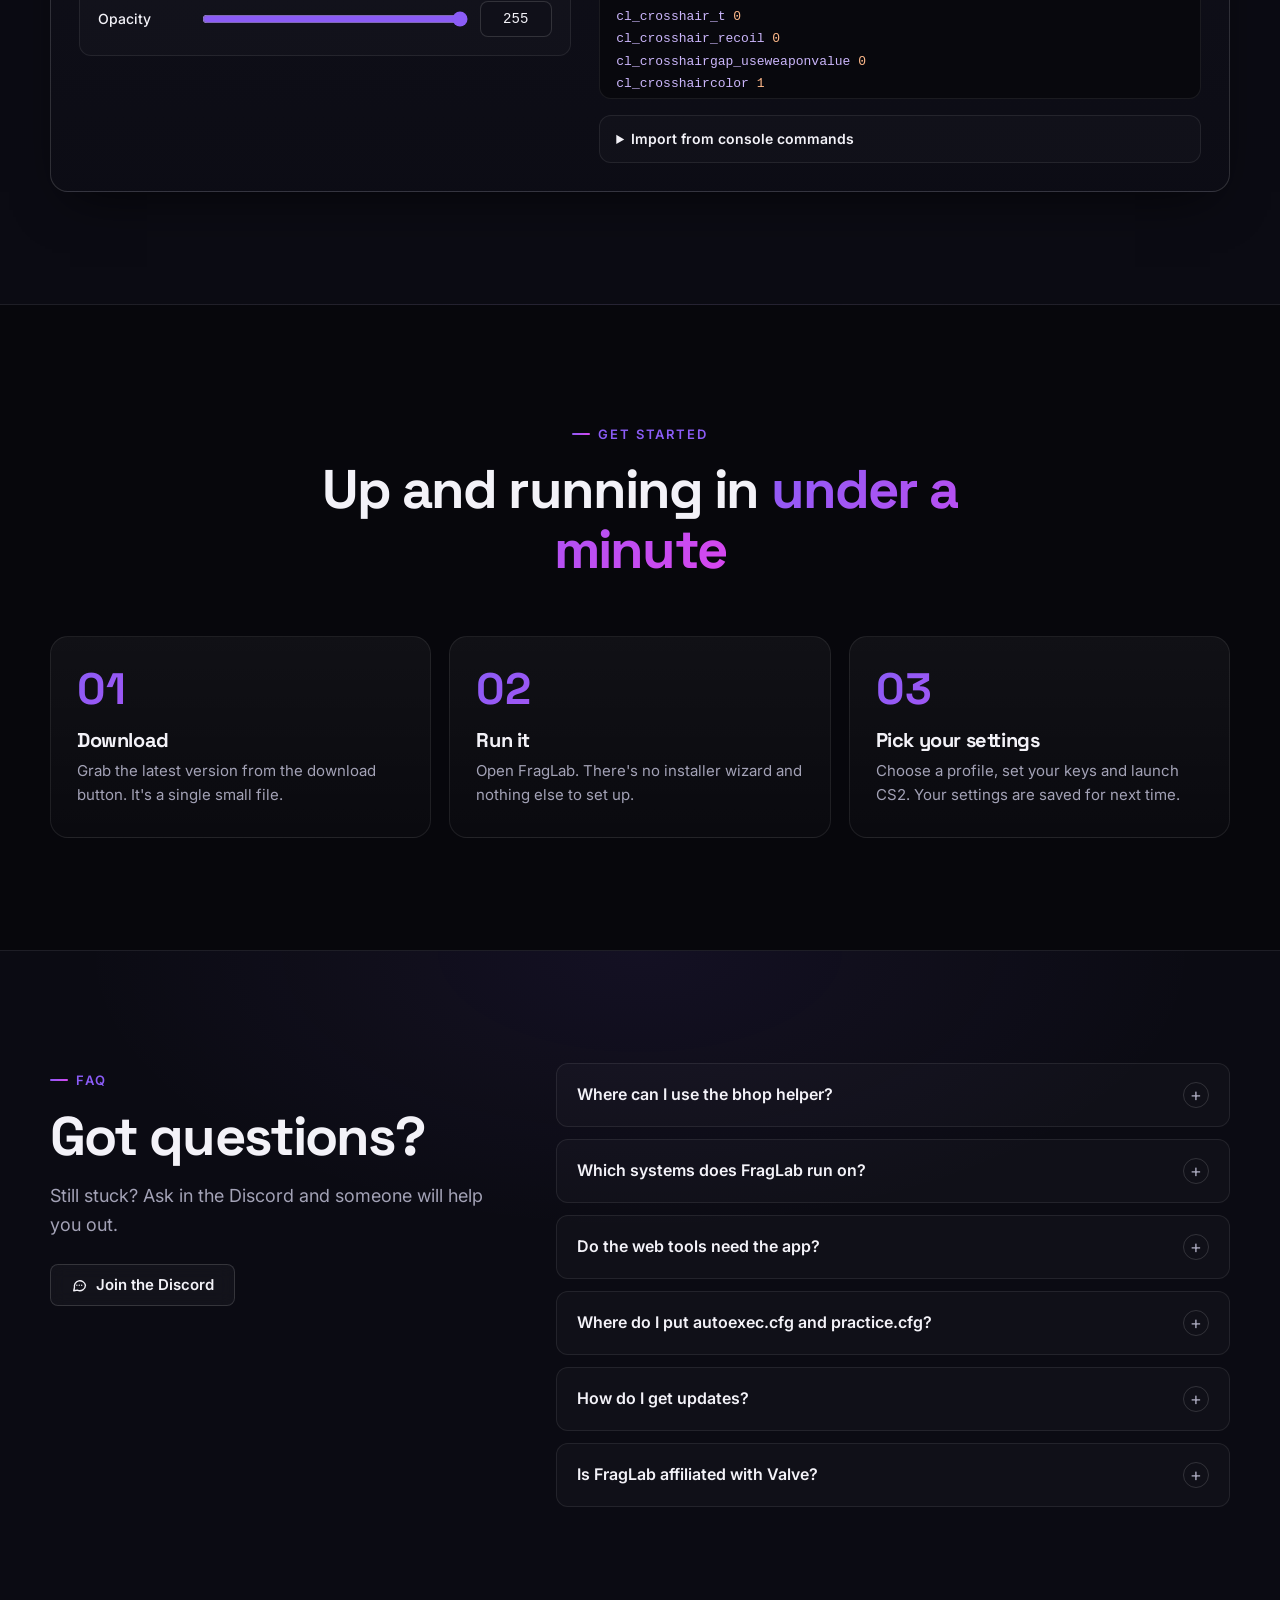
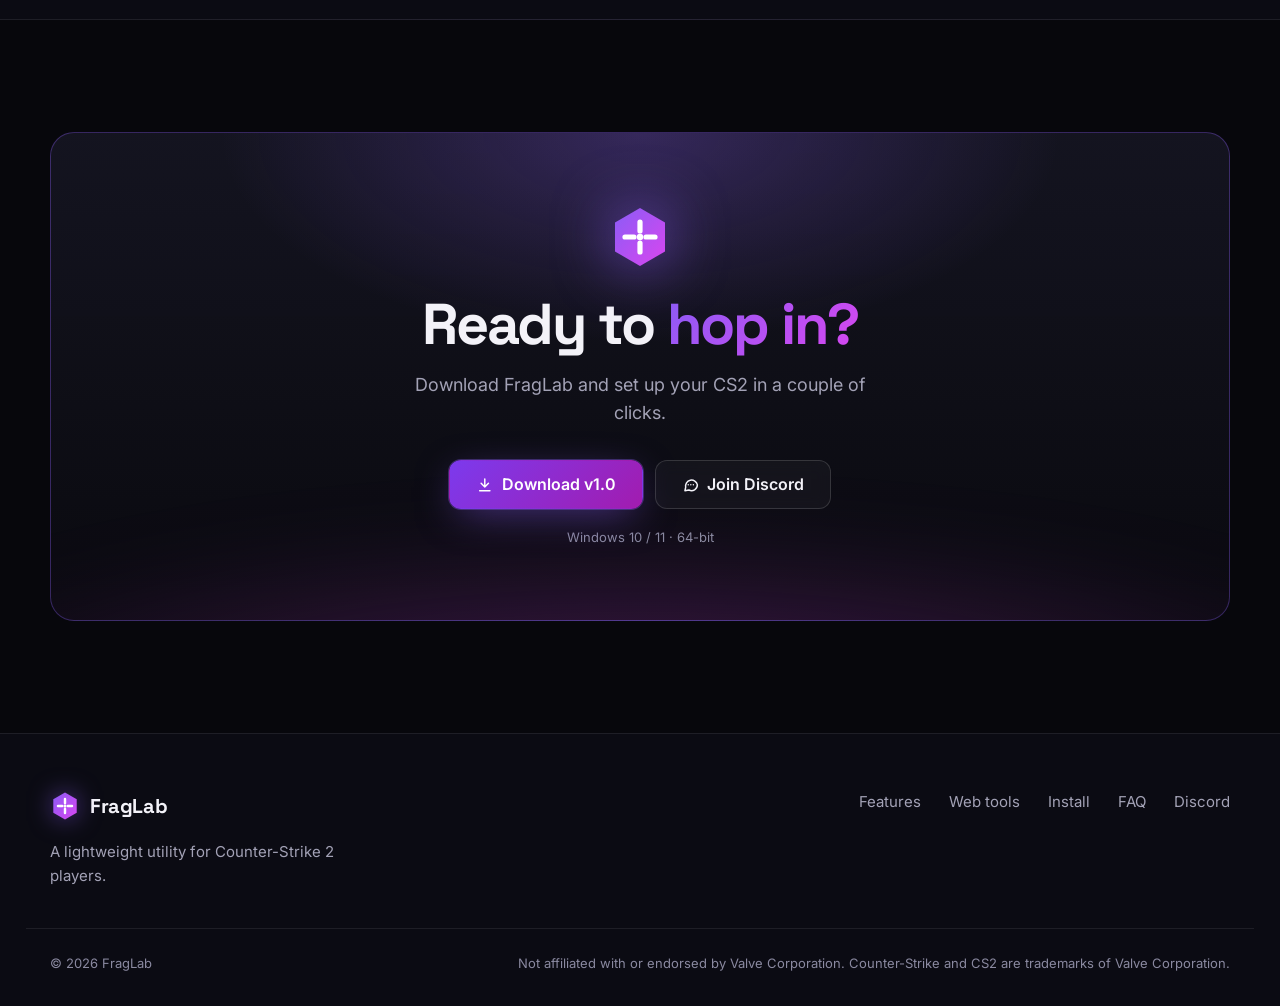
==== commit c765755e: "Fix mobile nav, contrast and accessibility issues from review - Mobile menu: move the header's backd" ====
--- a/index.html
+++ b/index.html
@@ -14,9 +14,7 @@
   <link rel="preconnect" href="https://fonts.gstatic.com" crossorigin>
   <link href="https://fonts.googleapis.com/css2?family=Inter:wght@400;500;600;700&family=Space+Grotesk:wght@500;600;700&family=JetBrains+Mono:wght@400;500&display=swap" rel="stylesheet">
   <link rel="stylesheet" href="assets/css/styles.css">
-  <link rel="stylesheet" href="assets/css/menu.css">
   <script src="assets/js/main.js" defer></script>
-  <script src="assets/js/menu.js" defer></script>
   <script src="assets/js/tools.js" defer></script>
 </head>
 <body>
@@ -61,13 +59,28 @@
   <!-- Header -->
   <header class="site-header" id="top">
     <nav class="container nav" aria-label="Main">
-      <a class="brand" href="#top" aria-label="Revenant home">
-        <span class="brand-dot"></span>
-        <span class="brand-name">REVENANT</span>
+      <a class="brand" href="#top" aria-label="FragLab home">
+        <svg class="brand-mark" aria-hidden="true"><use href="#logo"/></svg>
+        <span class="brand-name">FragLab</span>
       </a>
-      <ul class="nav-links">
-        <li><a class="nav-link" href="#features">Features</a></li>
-      </ul>
+
+      <button class="nav-toggle" type="button" aria-expanded="false" aria-controls="nav-menu" aria-label="Open menu">
+        <svg class="icon icon-open" aria-hidden="true" focusable="false"><use href="#i-menu"/></svg>
+        <svg class="icon icon-close" aria-hidden="true" focusable="false"><use href="#i-close"/></svg>
+      </button>
+
+      <div class="nav-menu" id="nav-menu">
+        <ul class="nav-links">
+          <li><a class="nav-link" href="#features">Features</a></li>
+          <li><a class="nav-link" href="#tools">Web tools</a></li>
+          <li><a class="nav-link" href="#install">Install</a></li>
+          <li><a class="nav-link" href="#faq">FAQ</a></li>
+        </ul>
+        <div class="nav-actions">
+          <a class="btn btn-ghost btn-sm" href="#" data-link="discord"><svg class="icon" aria-hidden="true" focusable="false"><use href="#i-chat"/></svg>Discord</a>
+          <a class="btn btn-primary btn-sm" href="#" data-link="download"><svg class="icon" aria-hidden="true" focusable="false"><use href="#i-download"/></svg>Download</a>
+        </div>
+      </div>
     </nav>
   </header>
 
@@ -79,11 +92,160 @@
       <div class="hero-glow" aria-hidden="true"></div>
 
       <div class="container hero-inner">
-        <h1 class="hero-title"><span class="glow-text">REVENANT</span></h1>
-
+        <a class="pill" href="#features">
+          <span class="pill-dot"></span>
+          <span>Version 1.0 is out</span>
+          <svg class="icon" aria-hidden="true" focusable="false"><use href="#i-arrow"/></svg>
+        </a>
+        <h1 class="hero-title"><span class="glow-text">FragLab</span></h1>
+        <p class="hero-sub">A lightweight CS2 utility. Bhop helper, crosshair editor and config tools in one clean app.</p>
+        <div class="hero-ctas">
+          <a class="btn btn-primary btn-lg" href="#" data-link="download"><svg class="icon" aria-hidden="true" focusable="false"><use href="#i-download"/></svg>Download for Windows</a>
+          <a class="btn btn-ghost btn-lg" href="#features">Explore features</a>
+        </div>
+        <ul class="hero-meta">
+          <li><svg class="icon" aria-hidden="true" focusable="false"><use href="#i-monitor"/></svg>Windows 10 / 11</li>
+          <li><svg class="icon" aria-hidden="true" focusable="false"><use href="#i-cpu"/></svg>Lightweight</li>
+          <li><svg class="icon" aria-hidden="true" focusable="false"><use href="#i-refresh"/></svg>Regular updates</li>
+        </ul>
+
+        <!-- Interactive app preview -->
         <div class="app-wrap">
-          <div class="rv" id="rv-menu">
-            <img class="menu-shot" src="assets/img/menu.png" width="806" height="510" alt="Revenant menu">
+          <div class="app" id="app-preview">
+            <div class="app-titlebar">
+              <div class="app-brand">
+                <svg class="app-logo" aria-hidden="true"><use href="#logo"/></svg>
+                <span>FragLab</span>
+                <span class="app-version">v1.0</span>
+              </div>
+              <span class="app-hint">Interactive preview</span>
+              <div class="app-controls" aria-hidden="true">
+                <span><svg class="icon" aria-hidden="true" focusable="false"><use href="#i-minus"/></svg></span>
+                <span><svg class="icon" aria-hidden="true" focusable="false"><use href="#i-square"/></svg></span>
+                <span class="app-close"><svg class="icon" aria-hidden="true" focusable="false"><use href="#i-close"/></svg></span>
+              </div>
+            </div>
+
+            <div class="app-body">
+              <div class="app-side">
+                <div class="app-tabs" role="tablist" aria-label="App sections">
+                  <button class="app-tab is-active" type="button" role="tab" id="apptab-movement" aria-controls="apppane-movement" aria-selected="true" data-pane="movement"><svg class="icon" aria-hidden="true" focusable="false"><use href="#i-jump"/></svg><span>Movement</span></button>
+                  <button class="app-tab" type="button" role="tab" id="apptab-crosshair" aria-controls="apppane-crosshair" aria-selected="false" tabindex="-1" data-pane="crosshair"><svg class="icon" aria-hidden="true" focusable="false"><use href="#i-crosshair"/></svg><span>Crosshair</span></button>
+                  <button class="app-tab" type="button" role="tab" id="apptab-configs" aria-controls="apppane-configs" aria-selected="false" tabindex="-1" data-pane="configs"><svg class="icon" aria-hidden="true" focusable="false"><use href="#i-folder"/></svg><span>Configs</span></button>
+                  <button class="app-tab" type="button" role="tab" id="apptab-settings" aria-controls="apppane-settings" aria-selected="false" tabindex="-1" data-pane="settings"><svg class="icon" aria-hidden="true" focusable="false"><use href="#i-gear"/></svg><span>Settings</span></button>
+                </div>
+                <div class="app-profile">
+                  <span class="app-avatar" aria-hidden="true">P</span>
+                  <span><small>Profile</small><strong id="app-profile-name">Default</strong></span>
+                </div>
+              </div>
+
+              <div class="app-main">
+                <!-- Movement -->
+                <div class="app-pane is-active" role="tabpanel" id="apppane-movement" aria-labelledby="apptab-movement" data-pane="movement">
+                  <div class="app-pane-head">
+                    <p class="app-pane-title">Movement</p>
+                    <p>Bunny hop helper and movement overlays.</p>
+                  </div>
+                  <div class="app-grid">
+                    <div class="app-card">
+                      <div class="app-row">
+                        <span><strong id="lbl-bhop">Bhop helper</strong><small>Hold your key to chain jumps</small></span>
+                        <button class="app-switch" type="button" role="switch" aria-checked="true" aria-labelledby="lbl-bhop" data-flag="bhop"><span></span></button>
+                      </div>
+                      <div class="app-row">
+                        <span><strong id="lbl-key">Activation key</strong><small>Click, then press any key</small></span>
+                        <button class="app-key" type="button" id="app-key" aria-labelledby="lbl-key app-key" data-keybind>SPACE</button>
+                      </div>
+                      <div class="app-row">
+                        <span><strong id="lbl-mode">Mode</strong></span>
+                        <div class="app-seg" role="group" aria-labelledby="lbl-mode">
+                          <button type="button" class="is-active" aria-pressed="true">Hold</button>
+                          <button type="button" aria-pressed="false">Toggle</button>
+                        </div>
+                      </div>
+                    </div>
+                    <div class="app-card app-speed">
+                      <div class="app-row">
+                        <span><strong id="lbl-speed">Speed overlay</strong><small>Shows your horizontal speed</small></span>
+                        <button class="app-switch" type="button" role="switch" aria-checked="true" aria-labelledby="lbl-speed" data-flag="speed"><span></span></button>
+                      </div>
+                      <div class="speedo" id="speedo">
+                        <span class="speedo-value" id="speedo-value">250</span>
+                        <span class="speedo-unit">u/s</span>
+                        <svg class="speedo-graph" viewBox="0 0 200 48" preserveAspectRatio="none" aria-hidden="true"><polyline id="speedo-line" points=""/></svg>
+                      </div>
+                    </div>
+                  </div>
+                </div>
+
+                <!-- Crosshair -->
+                <div class="app-pane" role="tabpanel" id="apppane-crosshair" aria-labelledby="apptab-crosshair" data-pane="crosshair" hidden>
+                  <div class="app-pane-head">
+                    <p class="app-pane-title">Crosshair</p>
+                    <p>Design it here, apply it in one click.</p>
+                  </div>
+                  <div class="app-grid">
+                    <div class="app-card app-xh-preview">
+                      <div class="mini-xh" id="mini-xh" aria-hidden="true"><i></i><i></i><i></i><i></i></div>
+                    </div>
+                    <div class="app-card">
+                      <label class="app-slider"><span>Length</span><input type="range" min="2" max="14" value="6" data-mini="len"></label>
+                      <label class="app-slider"><span>Gap</span><input type="range" min="0" max="10" value="3" data-mini="gap"></label>
+                      <label class="app-slider"><span>Thickness</span><input type="range" min="1" max="5" value="2" data-mini="thick"></label>
+                      <a class="app-link" href="#tool-crosshair" data-tool-link="crosshair">Try the full builder <svg class="icon" aria-hidden="true" focusable="false"><use href="#i-arrow"/></svg></a>
+                    </div>
+                  </div>
+                </div>
+
+                <!-- Configs -->
+                <div class="app-pane" role="tabpanel" id="apppane-configs" aria-labelledby="apptab-configs" data-pane="configs" hidden>
+                  <div class="app-pane-head">
+                    <p class="app-pane-title">Configs</p>
+                    <p>Switch between setups instantly.</p>
+                  </div>
+                  <div class="app-card app-list" role="group" aria-label="Profiles">
+                    <button class="app-item is-active" type="button" aria-pressed="true" data-profile="Default"><svg class="icon" aria-hidden="true" focusable="false"><use href="#i-file"/></svg><span><strong>Default</strong><small>Everyday settings</small></span><em>Active</em></button>
+                    <button class="app-item" type="button" aria-pressed="false" data-profile="Practice"><svg class="icon" aria-hidden="true" focusable="false"><use href="#i-nade"/></svg><span><strong>Practice</strong><small>Nade lineups &amp; movement</small></span><em>Active</em></button>
+                    <button class="app-item" type="button" aria-pressed="false" data-profile="Surf"><svg class="icon" aria-hidden="true" focusable="false"><use href="#i-jump"/></svg><span><strong>Surf</strong><small>Community surf servers</small></span><em>Active</em></button>
+                    <button class="app-item" type="button" aria-pressed="false" data-profile="Streamer"><svg class="icon" aria-hidden="true" focusable="false"><use href="#i-monitor"/></svg><span><strong>Streamer</strong><small>Clean HUD, big radar</small></span><em>Active</em></button>
+                  </div>
+                </div>
+
+                <!-- Settings -->
+                <div class="app-pane" role="tabpanel" id="apppane-settings" aria-labelledby="apptab-settings" data-pane="settings" hidden>
+                  <div class="app-pane-head">
+                    <p class="app-pane-title">Settings</p>
+                    <p>Make it yours. Try the accent colors, they change this whole page.</p>
+                  </div>
+                  <div class="app-grid">
+                    <div class="app-card">
+                      <div class="app-row">
+                        <span><strong id="lbl-startup">Start with Windows</strong></span>
+                        <button class="app-switch" type="button" role="switch" aria-checked="false" aria-labelledby="lbl-startup"><span></span></button>
+                      </div>
+                      <div class="app-row">
+                        <span><strong id="lbl-tray">Minimize to tray</strong></span>
+                        <button class="app-switch" type="button" role="switch" aria-checked="true" aria-labelledby="lbl-tray"><span></span></button>
+                      </div>
+                      <div class="app-row">
+                        <span><strong id="lbl-updates">Check for updates</strong></span>
+                        <button class="app-switch" type="button" role="switch" aria-checked="true" aria-labelledby="lbl-updates"><span></span></button>
+                      </div>
+                    </div>
+                    <div class="app-card">
+                      <span class="app-label">Accent color</span>
+                      <div class="accents" role="radiogroup" aria-label="Accent color">
+                        <button type="button" role="radio" aria-checked="true" class="accent-swatch" data-accent="violet" style="--a:#8b5cf6;--b:#d946ef" aria-label="Violet"></button>
+                        <button type="button" role="radio" aria-checked="false" tabindex="-1" class="accent-swatch" data-accent="crimson" style="--a:#ef4444;--b:#f97316" aria-label="Crimson"></button>
+                        <button type="button" role="radio" aria-checked="false" tabindex="-1" class="accent-swatch" data-accent="ocean" style="--a:#06b6d4;--b:#3b82f6" aria-label="Ocean"></button>
+                        <button type="button" role="radio" aria-checked="false" tabindex="-1" class="accent-swatch" data-accent="toxic" style="--a:#22c55e;--b:#a3e635" aria-label="Toxic"></button>
+                      </div>
+                    </div>
+                  </div>
+                </div>
+              </div>
+            </div>
           </div>
         </div>
       </div>
@@ -93,16 +255,48 @@
     <section class="section" id="features">
       <div class="container">
         <div class="section-head reveal">
-          <h2>Features</h2>
+          <span class="kicker">Features</span>
+          <h2>Everything you need, <span class="grad-text">nothing you don't</span></h2>
+          <p>One small app that handles the fiddly parts of your CS2 setup, so you can get back to playing.</p>
         </div>
 
         <div class="feature-grid">
+          <article class="card feature spot reveal">
+            <span class="feature-icon"><svg class="icon" aria-hidden="true" focusable="false"><use href="#i-jump"/></svg></span>
+            <h3>Bhop helper</h3>
+            <p>Hold one key to chain jumps. Pick your activation key and switch between hold and toggle modes.</p>
+          </article>
+          <article class="card feature spot reveal">
+            <span class="feature-icon"><svg class="icon" aria-hidden="true" focusable="false"><use href="#i-crosshair"/></svg></span>
+            <h3>Crosshair editor</h3>
+            <p>Design your crosshair with a live preview, then apply it or copy the console commands.</p>
+          </article>
+          <article class="card feature spot reveal">
+            <span class="feature-icon"><svg class="icon" aria-hidden="true" focusable="false"><use href="#i-folder"/></svg></span>
+            <h3>Config profiles</h3>
+            <p>Save setups for matchmaking, practice or community servers and swap between them in a click.</p>
+          </article>
+          <article class="card feature spot reveal">
+            <span class="feature-icon"><svg class="icon" aria-hidden="true" focusable="false"><use href="#i-gauge"/></svg></span>
+            <h3>Speed overlay</h3>
+            <p>See your horizontal speed while you move, so you can tell exactly when your hops are clean.</p>
+          </article>
+          <article class="card feature spot reveal">
+            <span class="feature-icon"><svg class="icon" aria-hidden="true" focusable="false"><use href="#i-keyboard"/></svg></span>
+            <h3>Custom hotkeys</h3>
+            <p>Bind every feature to the keys you want. Rebind anything in seconds, right next to each feature.</p>
+          </article>
+          <article class="card feature spot reveal">
+            <span class="feature-icon"><svg class="icon" aria-hidden="true" focusable="false"><use href="#i-cpu"/></svg></span>
+            <h3>Light on resources</h3>
+            <p>Sits quietly in your tray and stays out of the way of your frames.</p>
+          </article>
         </div>
       </div>
     </section>
 
     <!-- Web tools -->
-    <section class="section section-alt" id="tools" hidden>
+    <section class="section section-alt" id="tools">
       <div class="container">
         <div class="section-head reveal">
           <span class="kicker">Free web tools</span>
@@ -113,16 +307,16 @@
         <div class="tool-shell reveal">
           <div class="tool-tabs" role="tablist" aria-label="Tools">
             <button class="tool-tab" role="tab" type="button" id="tab-crosshair" aria-controls="tool-crosshair" aria-selected="true" data-tool="crosshair">
-              <svg class="icon"><use href="#i-crosshair"/></svg><span>Crosshair</span>
+              <svg class="icon" aria-hidden="true" focusable="false"><use href="#i-crosshair"/></svg><span>Crosshair</span>
             </button>
             <button class="tool-tab" role="tab" type="button" id="tab-sens" aria-controls="tool-sens" aria-selected="false" tabindex="-1" data-tool="sens">
-              <svg class="icon"><use href="#i-gauge"/></svg><span>Sensitivity</span>
+              <svg class="icon" aria-hidden="true" focusable="false"><use href="#i-gauge"/></svg><span>Sensitivity</span>
             </button>
             <button class="tool-tab" role="tab" type="button" id="tab-autoexec" aria-controls="tool-autoexec" aria-selected="false" tabindex="-1" data-tool="autoexec">
-              <svg class="icon"><use href="#i-file"/></svg><span>Autoexec</span>
+              <svg class="icon" aria-hidden="true" focusable="false"><use href="#i-file"/></svg><span>Autoexec</span>
             </button>
             <button class="tool-tab" role="tab" type="button" id="tab-practice" aria-controls="tool-practice" aria-selected="false" tabindex="-1" data-tool="practice">
-              <svg class="icon"><use href="#i-nade"/></svg><span>Practice</span>
+              <svg class="icon" aria-hidden="true" focusable="false"><use href="#i-nade"/></svg><span>Practice</span>
             </button>
           </div>
 
@@ -207,10 +401,10 @@
                   <canvas id="xh-canvas" role="img" aria-label="Crosshair preview"></canvas>
                   <div class="xh-bar">
                     <div class="segmented" role="group" aria-label="Preview background">
-                      <button type="button" class="is-active" data-scene="desert">Desert</button>
-                      <button type="button" data-scene="dark">Dark</button>
-                      <button type="button" data-scene="bright">Bright</button>
-                      <button type="button" data-scene="foliage">Foliage</button>
+                      <button type="button" class="is-active" aria-pressed="true" data-scene="desert">Desert</button>
+                      <button type="button" aria-pressed="false" data-scene="dark">Dark</button>
+                      <button type="button" aria-pressed="false" data-scene="bright">Bright</button>
+                      <button type="button" aria-pressed="false" data-scene="foliage">Foliage</button>
                     </div>
                     <label class="zoom">
                       <span>Zoom</span>
@@ -227,9 +421,9 @@
                 <div class="code-block">
                   <div class="code-head">
                     <span>Console commands</span>
-                    <button class="btn btn-code" type="button" id="xh-copy"><svg class="icon"><use href="#i-copy"/></svg>Copy</button>
-                  </div>
-                  <pre><code id="xh-code"></code></pre>
+                    <button class="btn btn-code" type="button" id="xh-copy"><svg class="icon" aria-hidden="true" focusable="false"><use href="#i-copy"/></svg>Copy</button>
+                  </div>
+                  <pre tabindex="0" role="region" aria-label="Crosshair console commands"><code id="xh-code"></code></pre>
                 </div>
 
                 <details class="import">
@@ -282,9 +476,10 @@
                 <div class="result-card">
                   <span class="result-label" id="sens-result-label">Your Counter-Strike 2 sensitivity</span>
                   <span class="result-value" id="sens-result">—</span>
+                  <span class="sr-only" id="sens-live" aria-live="polite"></span>
                   <div class="result-actions">
-                    <button class="btn btn-code" type="button" id="sens-copy"><svg class="icon"><use href="#i-copy"/></svg>Copy</button>
-                    <button class="btn btn-primary btn-sm" type="button" id="sens-to-autoexec">Use in autoexec <svg class="icon"><use href="#i-arrow"/></svg></button>
+                    <button class="btn btn-code" type="button" id="sens-copy"><svg class="icon" aria-hidden="true" focusable="false"><use href="#i-copy"/></svg>Copy</button>
+                    <button class="btn btn-primary btn-sm" type="button" id="sens-to-autoexec">Use in autoexec <svg class="icon" aria-hidden="true" focusable="false"><use href="#i-arrow"/></svg></button>
                   </div>
                 </div>
 
@@ -423,11 +618,11 @@
                   <div class="code-head">
                     <span>autoexec.cfg</span>
                     <span class="code-actions">
-                      <button class="btn btn-code" type="button" id="ae-copy"><svg class="icon"><use href="#i-copy"/></svg>Copy</button>
-                      <button class="btn btn-code btn-code-accent" type="button" id="ae-download"><svg class="icon"><use href="#i-download"/></svg>Download</button>
+                      <button class="btn btn-code" type="button" id="ae-copy"><svg class="icon" aria-hidden="true" focusable="false"><use href="#i-copy"/></svg>Copy</button>
+                      <button class="btn btn-code btn-code-accent" type="button" id="ae-download"><svg class="icon" aria-hidden="true" focusable="false"><use href="#i-download"/></svg>Download</button>
                     </span>
                   </div>
-                  <pre><code id="ae-code"></code></pre>
+                  <pre tabindex="0" role="region" aria-label="autoexec.cfg contents"><code id="ae-code"></code></pre>
                 </div>
                 <div class="howto">
                   <h3>How to install</h3>
@@ -487,11 +682,11 @@
                   <div class="code-head">
                     <span>practice.cfg</span>
                     <span class="code-actions">
-                      <button class="btn btn-code" type="button" id="pr-copy"><svg class="icon"><use href="#i-copy"/></svg>Copy</button>
-                      <button class="btn btn-code btn-code-accent" type="button" id="pr-download"><svg class="icon"><use href="#i-download"/></svg>Download</button>
+                      <button class="btn btn-code" type="button" id="pr-copy"><svg class="icon" aria-hidden="true" focusable="false"><use href="#i-copy"/></svg>Copy</button>
+                      <button class="btn btn-code btn-code-accent" type="button" id="pr-download"><svg class="icon" aria-hidden="true" focusable="false"><use href="#i-download"/></svg>Download</button>
                     </span>
                   </div>
-                  <pre><code id="pr-code"></code></pre>
+                  <pre tabindex="0" role="region" aria-label="practice.cfg contents"><code id="pr-code"></code></pre>
                 </div>
                 <div class="howto">
                   <h3>How to use</h3>
@@ -509,7 +704,7 @@
     </section>
 
     <!-- Install -->
-    <section class="section" id="install" hidden>
+    <section class="section" id="install">
       <div class="container">
         <div class="section-head center reveal">
           <span class="kicker">Get started</span>
@@ -536,18 +731,18 @@
     </section>
 
     <!-- FAQ -->
-    <section class="section section-alt" id="faq" hidden>
+    <section class="section section-alt" id="faq">
       <div class="container faq-wrap">
         <div class="section-head reveal">
           <span class="kicker">FAQ</span>
           <h2>Got questions?</h2>
           <p>Still stuck? Ask in the Discord and someone will help you out.</p>
-          <a class="btn btn-ghost" href="#" data-link="discord"><svg class="icon"><use href="#i-chat"/></svg>Join the Discord</a>
+          <a class="btn btn-ghost" href="#" data-link="discord"><svg class="icon" aria-hidden="true" focusable="false"><use href="#i-chat"/></svg>Join the Discord</a>
         </div>
         <div class="faq-list reveal">
           <details class="faq">
             <summary>Where can I use the bhop helper?</summary>
-            <p>Use it on community servers that allow it, like bhop, surf and KZ servers, or on your own practice server. Valve doesn't allow movement automation on official matchmaking servers, so keep it switched off there.</p>
+            <p>Use it on community servers whose rules allow it, like many bhop and surf servers, or on your own practice server. KZ servers ban bhop scripts. Valve doesn't allow movement automation on official matchmaking servers, so keep it switched off there.</p>
           </details>
           <details class="faq">
             <summary>Which systems does FragLab run on?</summary>
@@ -574,7 +769,7 @@
     </section>
 
     <!-- Download -->
-    <section class="section download" id="download" hidden>
+    <section class="section download" id="download">
       <div class="container">
         <div class="download-card reveal">
           <div class="download-glow" aria-hidden="true"></div>
@@ -582,8 +777,8 @@
           <h2>Ready to <span class="grad-text">hop in?</span></h2>
           <p>Download FragLab and set up your CS2 in a couple of clicks.</p>
           <div class="download-ctas">
-            <a class="btn btn-primary btn-lg" href="#" data-link="download"><svg class="icon"><use href="#i-download"/></svg>Download v1.0</a>
-            <a class="btn btn-ghost btn-lg" href="#" data-link="discord"><svg class="icon"><use href="#i-chat"/></svg>Join Discord</a>
+            <a class="btn btn-primary btn-lg" href="#" data-link="download"><svg class="icon" aria-hidden="true" focusable="false"><use href="#i-download"/></svg>Download v1.0</a>
+            <a class="btn btn-ghost btn-lg" href="#" data-link="discord"><svg class="icon" aria-hidden="true" focusable="false"><use href="#i-chat"/></svg>Join Discord</a>
           </div>
           <p class="download-note">Windows 10 / 11 · 64-bit</p>
         </div>
@@ -592,7 +787,7 @@
   </main>
 
   <!-- Footer -->
-  <footer class="site-footer" hidden>
+  <footer class="site-footer">
     <div class="container footer-inner">
       <div class="footer-brand">
         <a class="brand" href="#top" aria-label="FragLab home">
--- a/assets/css/styles.css
+++ b/assets/css/styles.css
@@ -15,13 +15,18 @@
   --border-2: rgba(255, 255, 255, 0.14);
   --text: #f3f2f8;
   --muted: #a3a2b6;
-  --dim: #6f6e84;
-
-  --accent: #ef4444;
-  --accent-2: #dc2626;
-  --accent-rgb: 239 68 68;
+  --dim: #8a89a0;
+
+  --accent: #8b5cf6;
+  --accent-2: #d946ef;
+  --accent-rgb: 139 92 246;
+  /* Button fills: darker stops so their text stays readable (>= 4.5:1). */
+  --btn-1: #7c3aed;
+  --btn-2: #a21caf;
+  --on-accent: #ffffff;
   --success: #34d399;
   --grad: linear-gradient(135deg, var(--accent), var(--accent-2));
+  --grad-btn: linear-gradient(135deg, var(--btn-1), var(--btn-2));
 
   --radius-sm: 8px;
   --radius: 12px;
@@ -102,8 +107,8 @@
   left: 16px; top: -48px;
   z-index: 100;
   padding: 10px 16px;
-  background: var(--accent);
-  color: #fff;
+  background: var(--btn-1);
+  color: var(--on-accent);
   border-radius: var(--radius-sm);
   text-decoration: none;
   font-weight: 600;
@@ -168,11 +173,11 @@
 .btn-lg { padding: 14px 26px; font-size: 16px; border-radius: var(--radius); }
 
 .btn-primary {
-  background: var(--grad);
-  color: #fff;
+  background: var(--grad-btn);
+  color: var(--on-accent);
   box-shadow: var(--glow);
 }
-.btn-primary:hover { filter: brightness(1.12); transform: translateY(-1px); box-shadow: 0 0 0 1px rgb(var(--accent-rgb) / 0.5), 0 14px 50px -10px rgb(var(--accent-rgb) / 0.8); }
+.btn-primary:hover { transform: translateY(-1px); box-shadow: 0 0 0 1px rgb(var(--accent-rgb) / 0.6), 0 14px 50px -10px rgb(var(--accent-rgb) / 0.85); }
 
 .btn-ghost {
   background: var(--glass);
@@ -191,8 +196,8 @@
   border-color: var(--border);
 }
 .btn-code:hover { color: #fff; background: var(--glass-2); }
-.btn-code-accent { color: #fff; background: var(--grad); border-color: transparent; }
-.btn-code-accent:hover { color: #fff; filter: brightness(1.12); }
+.btn-code-accent { color: var(--on-accent); background: var(--grad-btn); border-color: transparent; }
+.btn-code-accent:hover { color: var(--on-accent); background: var(--grad-btn); box-shadow: 0 0 16px -4px rgb(var(--accent-rgb) / 0.8); }
 
 /* ==========================================================================
    Header
@@ -201,13 +206,23 @@
   position: sticky;
   top: env(safe-area-inset-top, 0px);
   z-index: 50;
+  border-bottom: 1px solid transparent;
+  transition: border-color 0.25s;
+}
+/* The blur lives on a pseudo-element: backdrop-filter on the header itself
+   would make it the containing block for the position:fixed mobile menu. */
+.site-header::before {
+  content: "";
+  position: absolute;
+  inset: 0;
+  z-index: -1;
   background: rgba(7, 7, 12, 0.55);
   backdrop-filter: blur(16px) saturate(140%);
   -webkit-backdrop-filter: blur(16px) saturate(140%);
-  border-bottom: 1px solid transparent;
-  transition: border-color 0.25s, background-color 0.25s;
-}
-.site-header.is-scrolled { background: rgba(7, 7, 12, 0.82); border-bottom-color: var(--border); }
+  transition: background-color 0.25s;
+}
+.site-header.is-scrolled { border-bottom-color: var(--border); }
+.site-header.is-scrolled::before { background: rgba(7, 7, 12, 0.82); }
 
 .nav {
   display: flex;
@@ -223,17 +238,9 @@
   font-family: var(--display);
   font-weight: 700;
   font-size: 20px;
-  letter-spacing: 0.05em;
-  text-transform: uppercase;
+  letter-spacing: -0.02em;
 }
 .brand-mark { width: 30px; height: 30px; filter: drop-shadow(0 0 12px rgb(var(--accent-rgb) / 0.55)); }
-.brand-dot {
-  width: 10px;
-  height: 10px;
-  border-radius: 50%;
-  background: #ef4444;
-  box-shadow: 0 0 12px rgba(239, 68, 68, 0.8);
-}
 
 .nav-menu {
   flex: 1;
@@ -288,7 +295,7 @@
     justify-content: flex-start;
     gap: 20px;
     padding: 20px var(--gutter) 32px;
-    background: rgba(7, 7, 12, 0.97);
+    background: var(--bg);
     border-top: 1px solid var(--border);
     overflow-y: auto;
     opacity: 0;
@@ -402,8 +409,16 @@
   line-height: 0.95;
 }
 .glow-text {
-  color: #ef4444;
-  filter: drop-shadow(0 0 40px rgba(239, 68, 68, 0.6));
+  color: #fff;
+  filter: drop-shadow(0 0 40px rgb(var(--accent-rgb) / 0.45));
+}
+@supports (color: color-mix(in srgb, red 50%, blue)) {
+  .glow-text {
+    background: linear-gradient(180deg, #fff 30%, color-mix(in srgb, var(--accent) 55%, #fff) 100%);
+    -webkit-background-clip: text;
+    background-clip: text;
+    color: transparent;
+  }
 }
 .hero-sub {
   max-width: 560px;
@@ -442,13 +457,6 @@
   margin-top: 64px;
   text-align: left;
 }
-.menu-shot {
-  width: 100%;
-  height: auto;
-  border: 1px solid var(--border-2);
-  border-radius: var(--radius-lg);
-  box-shadow: var(--shadow);
-}
 .app-wrap::before {
   /* glow under the window */
   content: "";
@@ -506,6 +514,7 @@
   border-right: 1px solid var(--border);
   background: rgba(0, 0, 0, 0.18);
 }
+.app-tabs { display: flex; flex-direction: column; gap: 4px; }
 .app-tab {
   display: flex;
   align-items: center;
@@ -523,6 +532,7 @@
 }
 .app-tab .icon { width: 18px; height: 18px; }
 .app-tab:hover { color: var(--text); background: var(--glass); }
+.app-tab:focus-visible, .tool-tab:focus-visible { outline-offset: -4px; }
 .app-tab.is-active {
   color: #fff;
   background: linear-gradient(90deg, rgb(var(--accent-rgb) / 0.28), rgb(var(--accent-rgb) / 0.06));
@@ -544,7 +554,8 @@
   place-items: center;
   width: 30px; height: 30px;
   border-radius: 8px;
-  background: var(--grad);
+  color: var(--on-accent);
+  background: var(--grad-btn);
   font-weight: 700;
   font-size: 13px;
 }
@@ -555,7 +566,7 @@
 .app-pane { animation: pane-in 0.3s ease; }
 @keyframes pane-in { from { opacity: 0; transform: translateY(6px); } }
 .app-pane-head { margin-bottom: 16px; }
-.app-pane-head h3 { font-size: 20px; }
+.app-pane-title { font-family: var(--display); font-size: 20px; font-weight: 700; line-height: 1.1; letter-spacing: -0.02em; }
 .app-pane-head p { margin-top: 4px; font-size: 13.5px; color: var(--muted); }
 .app-grid { display: grid; grid-template-columns: repeat(2, minmax(0, 1fr)); gap: 12px; }
 .app-card {
@@ -774,6 +785,7 @@
 }
 .accent-swatch:hover { transform: scale(1.08); }
 .accent-swatch[aria-checked="true"] { box-shadow: 0 0 0 3px var(--surface), 0 0 0 5px var(--a), 0 0 20px var(--a); }
+.accent-swatch:focus-visible { outline: 2px solid #fff; outline-offset: 7px; border-radius: 50%; }
 
 /* ==========================================================================
    Sections & cards
@@ -836,7 +848,6 @@
   margin: 0;
   padding: 0;
   list-style: none;
-  counter-reset: step;
 }
 .step { padding: 30px 26px; }
 .step-num {
@@ -903,7 +914,7 @@
   box-shadow: 0 0 12px rgb(var(--accent-rgb) / 0.8);
 }
 
-.tool-panel { padding: 28px; }
+.tool-panel { padding: 28px; scroll-margin-top: 72px; /* room for the tab bar */ }
 .tool-grid {
   display: grid;
   grid-template-columns: minmax(0, 0.9fr) minmax(0, 1.1fr);
@@ -1083,6 +1094,7 @@
 }
 .code-head {
   display: flex;
+  flex-wrap: wrap;
   align-items: center;
   justify-content: space-between;
   gap: 12px;
@@ -1219,6 +1231,7 @@
 .faq summary::-webkit-details-marker { display: none; }
 .faq summary::after {
   content: "+";
+  content: "+" / "";
   flex: none;
   display: grid;
   place-items: center;
@@ -1334,15 +1347,12 @@
 @media (max-width: 760px) {
   .app-body { grid-template-columns: minmax(0, 1fr); }
   .app-side {
-    flex-direction: row;
-    gap: 2px;
     padding: 8px;
     border-right: 0;
     border-bottom: 1px solid var(--border);
-    overflow-x: auto;
-    scrollbar-width: none;
   }
-  .app-side::-webkit-scrollbar { display: none; }
+  .app-tabs { flex-direction: row; gap: 2px; overflow-x: auto; scrollbar-width: none; }
+  .app-tabs::-webkit-scrollbar { display: none; }
   .app-tab { flex: 1 0 auto; justify-content: center; padding: 9px 10px; font-size: 13px; }
   .app-tab.is-active { box-shadow: inset 0 -2px 0 var(--accent); }
   .app-profile { display: none; }
@@ -1374,6 +1384,15 @@
   .stat-value { font-size: 18px; }
   .download-card { padding: 56px 20px; }
   .hero-ctas .btn, .download-ctas .btn { flex: 1 1 100%; }
+  .xh-bar .segmented { flex: 1 1 100%; }
+  .xh-bar .segmented button { flex: 1; padding: 6px 4px; }
+}
+
+@media (max-width: 400px) {
+  /* Four tool tabs don't fit in one row this narrow: use a 2x2 grid. */
+  .tool-tabs { display: grid; grid-template-columns: 1fr 1fr; padding: 0; overflow: visible; }
+  .tool-tab { padding: 13px 6px; font-size: 13.5px; }
+  .app-tab { padding: 9px 4px; font-size: 12px; }
 }
 
 @media (prefers-reduced-motion: reduce) {
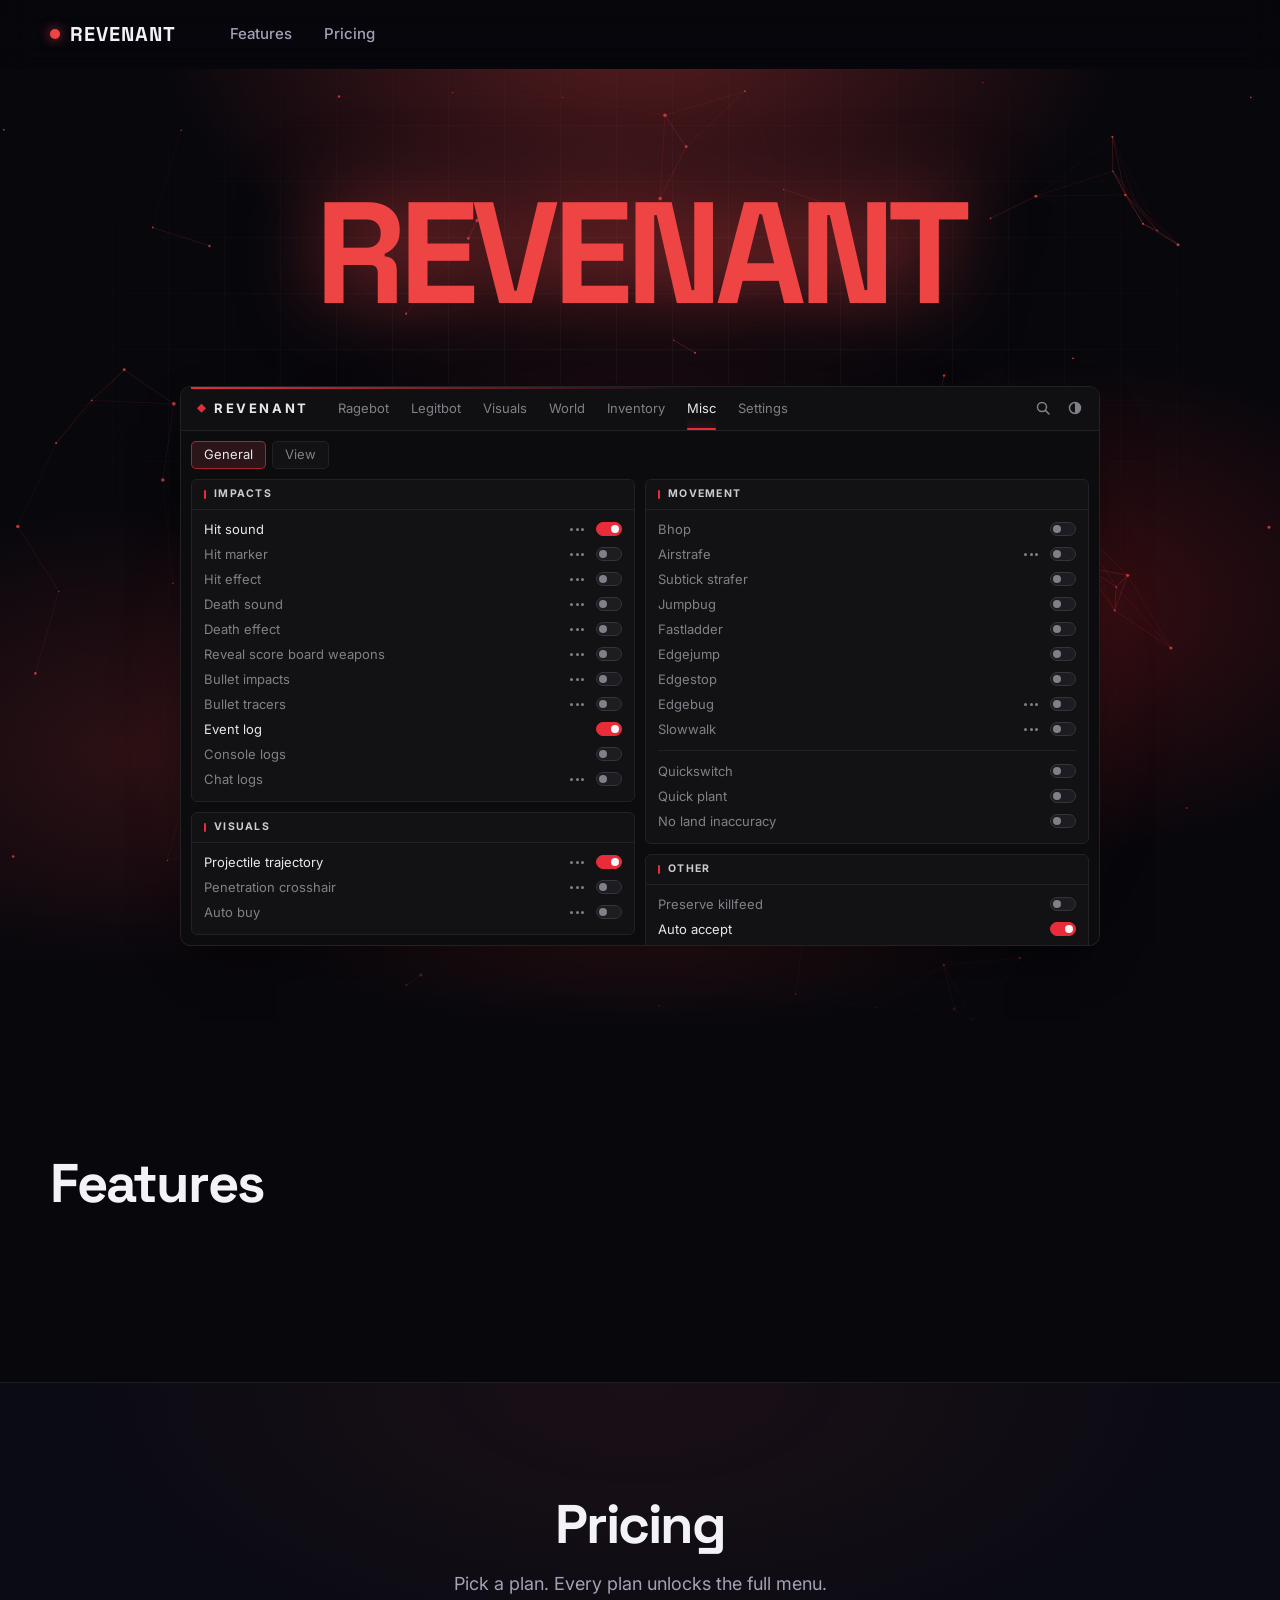
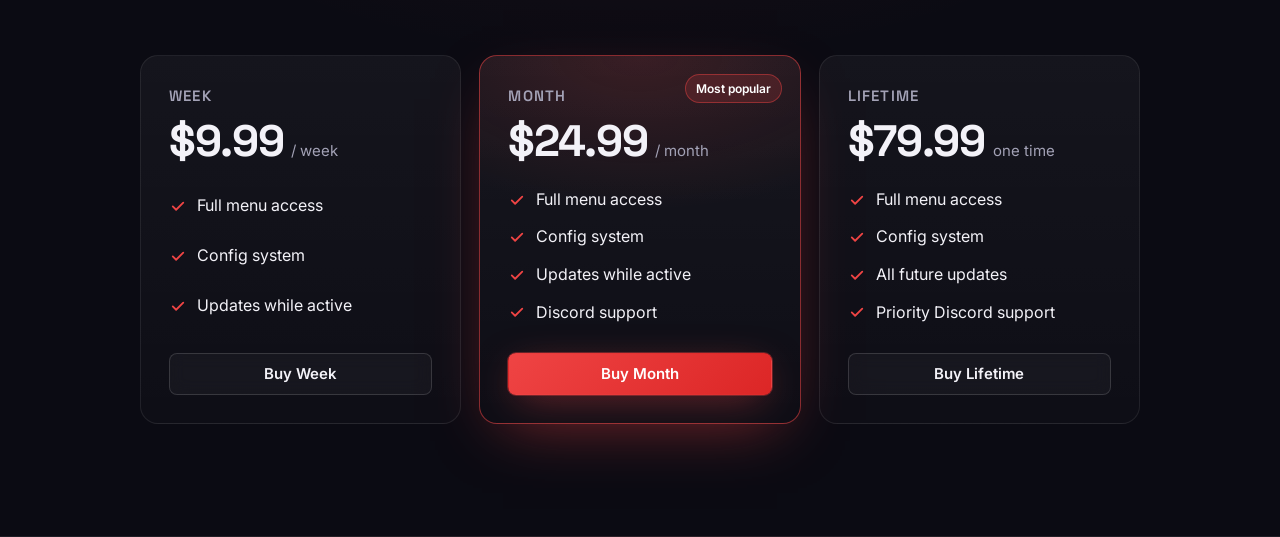
==== commit 83eb36b3: "Add a Pricing section and header tab Three plan cards (Week, Month, Lifetime) whose buy buttons use " ====
--- a/index.html
+++ b/index.html
@@ -14,7 +14,9 @@
   <link rel="preconnect" href="https://fonts.gstatic.com" crossorigin>
   <link href="https://fonts.googleapis.com/css2?family=Inter:wght@400;500;600;700&family=Space+Grotesk:wght@500;600;700&family=JetBrains+Mono:wght@400;500&display=swap" rel="stylesheet">
   <link rel="stylesheet" href="assets/css/styles.css">
+  <link rel="stylesheet" href="assets/css/menu.css">
   <script src="assets/js/main.js" defer></script>
+  <script src="assets/js/menu.js" defer></script>
   <script src="assets/js/tools.js" defer></script>
 </head>
 <body>
@@ -59,28 +61,14 @@
   <!-- Header -->
   <header class="site-header" id="top">
     <nav class="container nav" aria-label="Main">
-      <a class="brand" href="#top" aria-label="FragLab home">
-        <svg class="brand-mark" aria-hidden="true"><use href="#logo"/></svg>
-        <span class="brand-name">FragLab</span>
+      <a class="brand" href="#top" aria-label="Revenant home">
+        <span class="brand-dot"></span>
+        <span class="brand-name">REVENANT</span>
       </a>
-
-      <button class="nav-toggle" type="button" aria-expanded="false" aria-controls="nav-menu" aria-label="Open menu">
-        <svg class="icon icon-open" aria-hidden="true" focusable="false"><use href="#i-menu"/></svg>
-        <svg class="icon icon-close" aria-hidden="true" focusable="false"><use href="#i-close"/></svg>
-      </button>
-
-      <div class="nav-menu" id="nav-menu">
-        <ul class="nav-links">
-          <li><a class="nav-link" href="#features">Features</a></li>
-          <li><a class="nav-link" href="#tools">Web tools</a></li>
-          <li><a class="nav-link" href="#install">Install</a></li>
-          <li><a class="nav-link" href="#faq">FAQ</a></li>
-        </ul>
-        <div class="nav-actions">
-          <a class="btn btn-ghost btn-sm" href="#" data-link="discord"><svg class="icon" aria-hidden="true" focusable="false"><use href="#i-chat"/></svg>Discord</a>
-          <a class="btn btn-primary btn-sm" href="#" data-link="download"><svg class="icon" aria-hidden="true" focusable="false"><use href="#i-download"/></svg>Download</a>
-        </div>
-      </div>
+      <ul class="nav-links">
+        <li><a class="nav-link" href="#features">Features</a></li>
+        <li><a class="nav-link" href="#pricing">Pricing</a></li>
+      </ul>
     </nav>
   </header>
 
@@ -92,160 +80,11 @@
       <div class="hero-glow" aria-hidden="true"></div>
 
       <div class="container hero-inner">
-        <a class="pill" href="#features">
-          <span class="pill-dot"></span>
-          <span>Version 1.0 is out</span>
-          <svg class="icon" aria-hidden="true" focusable="false"><use href="#i-arrow"/></svg>
-        </a>
-        <h1 class="hero-title"><span class="glow-text">FragLab</span></h1>
-        <p class="hero-sub">A lightweight CS2 utility. Bhop helper, crosshair editor and config tools in one clean app.</p>
-        <div class="hero-ctas">
-          <a class="btn btn-primary btn-lg" href="#" data-link="download"><svg class="icon" aria-hidden="true" focusable="false"><use href="#i-download"/></svg>Download for Windows</a>
-          <a class="btn btn-ghost btn-lg" href="#features">Explore features</a>
-        </div>
-        <ul class="hero-meta">
-          <li><svg class="icon" aria-hidden="true" focusable="false"><use href="#i-monitor"/></svg>Windows 10 / 11</li>
-          <li><svg class="icon" aria-hidden="true" focusable="false"><use href="#i-cpu"/></svg>Lightweight</li>
-          <li><svg class="icon" aria-hidden="true" focusable="false"><use href="#i-refresh"/></svg>Regular updates</li>
-        </ul>
-
-        <!-- Interactive app preview -->
+        <h1 class="hero-title"><span class="glow-text">REVENANT</span></h1>
+
         <div class="app-wrap">
-          <div class="app" id="app-preview">
-            <div class="app-titlebar">
-              <div class="app-brand">
-                <svg class="app-logo" aria-hidden="true"><use href="#logo"/></svg>
-                <span>FragLab</span>
-                <span class="app-version">v1.0</span>
-              </div>
-              <span class="app-hint">Interactive preview</span>
-              <div class="app-controls" aria-hidden="true">
-                <span><svg class="icon" aria-hidden="true" focusable="false"><use href="#i-minus"/></svg></span>
-                <span><svg class="icon" aria-hidden="true" focusable="false"><use href="#i-square"/></svg></span>
-                <span class="app-close"><svg class="icon" aria-hidden="true" focusable="false"><use href="#i-close"/></svg></span>
-              </div>
-            </div>
-
-            <div class="app-body">
-              <div class="app-side">
-                <div class="app-tabs" role="tablist" aria-label="App sections">
-                  <button class="app-tab is-active" type="button" role="tab" id="apptab-movement" aria-controls="apppane-movement" aria-selected="true" data-pane="movement"><svg class="icon" aria-hidden="true" focusable="false"><use href="#i-jump"/></svg><span>Movement</span></button>
-                  <button class="app-tab" type="button" role="tab" id="apptab-crosshair" aria-controls="apppane-crosshair" aria-selected="false" tabindex="-1" data-pane="crosshair"><svg class="icon" aria-hidden="true" focusable="false"><use href="#i-crosshair"/></svg><span>Crosshair</span></button>
-                  <button class="app-tab" type="button" role="tab" id="apptab-configs" aria-controls="apppane-configs" aria-selected="false" tabindex="-1" data-pane="configs"><svg class="icon" aria-hidden="true" focusable="false"><use href="#i-folder"/></svg><span>Configs</span></button>
-                  <button class="app-tab" type="button" role="tab" id="apptab-settings" aria-controls="apppane-settings" aria-selected="false" tabindex="-1" data-pane="settings"><svg class="icon" aria-hidden="true" focusable="false"><use href="#i-gear"/></svg><span>Settings</span></button>
-                </div>
-                <div class="app-profile">
-                  <span class="app-avatar" aria-hidden="true">P</span>
-                  <span><small>Profile</small><strong id="app-profile-name">Default</strong></span>
-                </div>
-              </div>
-
-              <div class="app-main">
-                <!-- Movement -->
-                <div class="app-pane is-active" role="tabpanel" id="apppane-movement" aria-labelledby="apptab-movement" data-pane="movement">
-                  <div class="app-pane-head">
-                    <p class="app-pane-title">Movement</p>
-                    <p>Bunny hop helper and movement overlays.</p>
-                  </div>
-                  <div class="app-grid">
-                    <div class="app-card">
-                      <div class="app-row">
-                        <span><strong id="lbl-bhop">Bhop helper</strong><small>Hold your key to chain jumps</small></span>
-                        <button class="app-switch" type="button" role="switch" aria-checked="true" aria-labelledby="lbl-bhop" data-flag="bhop"><span></span></button>
-                      </div>
-                      <div class="app-row">
-                        <span><strong id="lbl-key">Activation key</strong><small>Click, then press any key</small></span>
-                        <button class="app-key" type="button" id="app-key" aria-labelledby="lbl-key app-key" data-keybind>SPACE</button>
-                      </div>
-                      <div class="app-row">
-                        <span><strong id="lbl-mode">Mode</strong></span>
-                        <div class="app-seg" role="group" aria-labelledby="lbl-mode">
-                          <button type="button" class="is-active" aria-pressed="true">Hold</button>
-                          <button type="button" aria-pressed="false">Toggle</button>
-                        </div>
-                      </div>
-                    </div>
-                    <div class="app-card app-speed">
-                      <div class="app-row">
-                        <span><strong id="lbl-speed">Speed overlay</strong><small>Shows your horizontal speed</small></span>
-                        <button class="app-switch" type="button" role="switch" aria-checked="true" aria-labelledby="lbl-speed" data-flag="speed"><span></span></button>
-                      </div>
-                      <div class="speedo" id="speedo">
-                        <span class="speedo-value" id="speedo-value">250</span>
-                        <span class="speedo-unit">u/s</span>
-                        <svg class="speedo-graph" viewBox="0 0 200 48" preserveAspectRatio="none" aria-hidden="true"><polyline id="speedo-line" points=""/></svg>
-                      </div>
-                    </div>
-                  </div>
-                </div>
-
-                <!-- Crosshair -->
-                <div class="app-pane" role="tabpanel" id="apppane-crosshair" aria-labelledby="apptab-crosshair" data-pane="crosshair" hidden>
-                  <div class="app-pane-head">
-                    <p class="app-pane-title">Crosshair</p>
-                    <p>Design it here, apply it in one click.</p>
-                  </div>
-                  <div class="app-grid">
-                    <div class="app-card app-xh-preview">
-                      <div class="mini-xh" id="mini-xh" aria-hidden="true"><i></i><i></i><i></i><i></i></div>
-                    </div>
-                    <div class="app-card">
-                      <label class="app-slider"><span>Length</span><input type="range" min="2" max="14" value="6" data-mini="len"></label>
-                      <label class="app-slider"><span>Gap</span><input type="range" min="0" max="10" value="3" data-mini="gap"></label>
-                      <label class="app-slider"><span>Thickness</span><input type="range" min="1" max="5" value="2" data-mini="thick"></label>
-                      <a class="app-link" href="#tool-crosshair" data-tool-link="crosshair">Try the full builder <svg class="icon" aria-hidden="true" focusable="false"><use href="#i-arrow"/></svg></a>
-                    </div>
-                  </div>
-                </div>
-
-                <!-- Configs -->
-                <div class="app-pane" role="tabpanel" id="apppane-configs" aria-labelledby="apptab-configs" data-pane="configs" hidden>
-                  <div class="app-pane-head">
-                    <p class="app-pane-title">Configs</p>
-                    <p>Switch between setups instantly.</p>
-                  </div>
-                  <div class="app-card app-list" role="group" aria-label="Profiles">
-                    <button class="app-item is-active" type="button" aria-pressed="true" data-profile="Default"><svg class="icon" aria-hidden="true" focusable="false"><use href="#i-file"/></svg><span><strong>Default</strong><small>Everyday settings</small></span><em>Active</em></button>
-                    <button class="app-item" type="button" aria-pressed="false" data-profile="Practice"><svg class="icon" aria-hidden="true" focusable="false"><use href="#i-nade"/></svg><span><strong>Practice</strong><small>Nade lineups &amp; movement</small></span><em>Active</em></button>
-                    <button class="app-item" type="button" aria-pressed="false" data-profile="Surf"><svg class="icon" aria-hidden="true" focusable="false"><use href="#i-jump"/></svg><span><strong>Surf</strong><small>Community surf servers</small></span><em>Active</em></button>
-                    <button class="app-item" type="button" aria-pressed="false" data-profile="Streamer"><svg class="icon" aria-hidden="true" focusable="false"><use href="#i-monitor"/></svg><span><strong>Streamer</strong><small>Clean HUD, big radar</small></span><em>Active</em></button>
-                  </div>
-                </div>
-
-                <!-- Settings -->
-                <div class="app-pane" role="tabpanel" id="apppane-settings" aria-labelledby="apptab-settings" data-pane="settings" hidden>
-                  <div class="app-pane-head">
-                    <p class="app-pane-title">Settings</p>
-                    <p>Make it yours. Try the accent colors, they change this whole page.</p>
-                  </div>
-                  <div class="app-grid">
-                    <div class="app-card">
-                      <div class="app-row">
-                        <span><strong id="lbl-startup">Start with Windows</strong></span>
-                        <button class="app-switch" type="button" role="switch" aria-checked="false" aria-labelledby="lbl-startup"><span></span></button>
-                      </div>
-                      <div class="app-row">
-                        <span><strong id="lbl-tray">Minimize to tray</strong></span>
-                        <button class="app-switch" type="button" role="switch" aria-checked="true" aria-labelledby="lbl-tray"><span></span></button>
-                      </div>
-                      <div class="app-row">
-                        <span><strong id="lbl-updates">Check for updates</strong></span>
-                        <button class="app-switch" type="button" role="switch" aria-checked="true" aria-labelledby="lbl-updates"><span></span></button>
-                      </div>
-                    </div>
-                    <div class="app-card">
-                      <span class="app-label">Accent color</span>
-                      <div class="accents" role="radiogroup" aria-label="Accent color">
-                        <button type="button" role="radio" aria-checked="true" class="accent-swatch" data-accent="violet" style="--a:#8b5cf6;--b:#d946ef" aria-label="Violet"></button>
-                        <button type="button" role="radio" aria-checked="false" tabindex="-1" class="accent-swatch" data-accent="crimson" style="--a:#ef4444;--b:#f97316" aria-label="Crimson"></button>
-                        <button type="button" role="radio" aria-checked="false" tabindex="-1" class="accent-swatch" data-accent="ocean" style="--a:#06b6d4;--b:#3b82f6" aria-label="Ocean"></button>
-                        <button type="button" role="radio" aria-checked="false" tabindex="-1" class="accent-swatch" data-accent="toxic" style="--a:#22c55e;--b:#a3e635" aria-label="Toxic"></button>
-                      </div>
-                    </div>
-                  </div>
-                </div>
-              </div>
-            </div>
+          <div class="rv" id="rv-menu">
+            <img class="menu-shot" src="assets/img/menu.png" width="806" height="510" alt="Revenant menu">
           </div>
         </div>
       </div>
@@ -255,48 +94,64 @@
     <section class="section" id="features">
       <div class="container">
         <div class="section-head reveal">
-          <span class="kicker">Features</span>
-          <h2>Everything you need, <span class="grad-text">nothing you don't</span></h2>
-          <p>One small app that handles the fiddly parts of your CS2 setup, so you can get back to playing.</p>
+          <h2>Features</h2>
         </div>
 
         <div class="feature-grid">
-          <article class="card feature spot reveal">
-            <span class="feature-icon"><svg class="icon" aria-hidden="true" focusable="false"><use href="#i-jump"/></svg></span>
-            <h3>Bhop helper</h3>
-            <p>Hold one key to chain jumps. Pick your activation key and switch between hold and toggle modes.</p>
+        </div>
+      </div>
+    </section>
+
+    <!-- Pricing -->
+    <section class="section section-alt" id="pricing">
+      <div class="container">
+        <div class="section-head center reveal">
+          <h2>Pricing</h2>
+          <p>Pick a plan. Every plan unlocks the full menu.</p>
+        </div>
+
+        <div class="price-grid">
+          <article class="card spot price reveal">
+            <h3 class="price-name">Week</h3>
+            <p class="price-amount"><span class="price-num">$9.99</span><span class="price-per">/ week</span></p>
+            <ul class="price-list">
+              <li><svg class="icon"><use href="#i-check"/></svg>Full menu access</li>
+              <li><svg class="icon"><use href="#i-check"/></svg>Config system</li>
+              <li><svg class="icon"><use href="#i-check"/></svg>Updates while active</li>
+            </ul>
+            <a class="btn btn-ghost price-btn" href="#" data-link="buy">Buy Week</a>
           </article>
-          <article class="card feature spot reveal">
-            <span class="feature-icon"><svg class="icon" aria-hidden="true" focusable="false"><use href="#i-crosshair"/></svg></span>
-            <h3>Crosshair editor</h3>
-            <p>Design your crosshair with a live preview, then apply it or copy the console commands.</p>
+
+          <article class="card spot price is-featured reveal">
+            <span class="price-badge">Most popular</span>
+            <h3 class="price-name">Month</h3>
+            <p class="price-amount"><span class="price-num">$24.99</span><span class="price-per">/ month</span></p>
+            <ul class="price-list">
+              <li><svg class="icon"><use href="#i-check"/></svg>Full menu access</li>
+              <li><svg class="icon"><use href="#i-check"/></svg>Config system</li>
+              <li><svg class="icon"><use href="#i-check"/></svg>Updates while active</li>
+              <li><svg class="icon"><use href="#i-check"/></svg>Discord support</li>
+            </ul>
+            <a class="btn btn-primary price-btn" href="#" data-link="buy">Buy Month</a>
           </article>
-          <article class="card feature spot reveal">
-            <span class="feature-icon"><svg class="icon" aria-hidden="true" focusable="false"><use href="#i-folder"/></svg></span>
-            <h3>Config profiles</h3>
-            <p>Save setups for matchmaking, practice or community servers and swap between them in a click.</p>
+
+          <article class="card spot price reveal">
+            <h3 class="price-name">Lifetime</h3>
+            <p class="price-amount"><span class="price-num">$79.99</span><span class="price-per">one time</span></p>
+            <ul class="price-list">
+              <li><svg class="icon"><use href="#i-check"/></svg>Full menu access</li>
+              <li><svg class="icon"><use href="#i-check"/></svg>Config system</li>
+              <li><svg class="icon"><use href="#i-check"/></svg>All future updates</li>
+              <li><svg class="icon"><use href="#i-check"/></svg>Priority Discord support</li>
+            </ul>
+            <a class="btn btn-ghost price-btn" href="#" data-link="buy">Buy Lifetime</a>
           </article>
-          <article class="card feature spot reveal">
-            <span class="feature-icon"><svg class="icon" aria-hidden="true" focusable="false"><use href="#i-gauge"/></svg></span>
-            <h3>Speed overlay</h3>
-            <p>See your horizontal speed while you move, so you can tell exactly when your hops are clean.</p>
-          </article>
-          <article class="card feature spot reveal">
-            <span class="feature-icon"><svg class="icon" aria-hidden="true" focusable="false"><use href="#i-keyboard"/></svg></span>
-            <h3>Custom hotkeys</h3>
-            <p>Bind every feature to the keys you want. Rebind anything in seconds, right next to each feature.</p>
-          </article>
-          <article class="card feature spot reveal">
-            <span class="feature-icon"><svg class="icon" aria-hidden="true" focusable="false"><use href="#i-cpu"/></svg></span>
-            <h3>Light on resources</h3>
-            <p>Sits quietly in your tray and stays out of the way of your frames.</p>
-          </article>
         </div>
       </div>
     </section>
 
     <!-- Web tools -->
-    <section class="section section-alt" id="tools">
+    <section class="section section-alt" id="tools" hidden>
       <div class="container">
         <div class="section-head reveal">
           <span class="kicker">Free web tools</span>
@@ -307,16 +162,16 @@
         <div class="tool-shell reveal">
           <div class="tool-tabs" role="tablist" aria-label="Tools">
             <button class="tool-tab" role="tab" type="button" id="tab-crosshair" aria-controls="tool-crosshair" aria-selected="true" data-tool="crosshair">
-              <svg class="icon" aria-hidden="true" focusable="false"><use href="#i-crosshair"/></svg><span>Crosshair</span>
+              <svg class="icon"><use href="#i-crosshair"/></svg><span>Crosshair</span>
             </button>
             <button class="tool-tab" role="tab" type="button" id="tab-sens" aria-controls="tool-sens" aria-selected="false" tabindex="-1" data-tool="sens">
-              <svg class="icon" aria-hidden="true" focusable="false"><use href="#i-gauge"/></svg><span>Sensitivity</span>
+              <svg class="icon"><use href="#i-gauge"/></svg><span>Sensitivity</span>
             </button>
             <button class="tool-tab" role="tab" type="button" id="tab-autoexec" aria-controls="tool-autoexec" aria-selected="false" tabindex="-1" data-tool="autoexec">
-              <svg class="icon" aria-hidden="true" focusable="false"><use href="#i-file"/></svg><span>Autoexec</span>
+              <svg class="icon"><use href="#i-file"/></svg><span>Autoexec</span>
             </button>
             <button class="tool-tab" role="tab" type="button" id="tab-practice" aria-controls="tool-practice" aria-selected="false" tabindex="-1" data-tool="practice">
-              <svg class="icon" aria-hidden="true" focusable="false"><use href="#i-nade"/></svg><span>Practice</span>
+              <svg class="icon"><use href="#i-nade"/></svg><span>Practice</span>
             </button>
           </div>
 
@@ -401,10 +256,10 @@
                   <canvas id="xh-canvas" role="img" aria-label="Crosshair preview"></canvas>
                   <div class="xh-bar">
                     <div class="segmented" role="group" aria-label="Preview background">
-                      <button type="button" class="is-active" aria-pressed="true" data-scene="desert">Desert</button>
-                      <button type="button" aria-pressed="false" data-scene="dark">Dark</button>
-                      <button type="button" aria-pressed="false" data-scene="bright">Bright</button>
-                      <button type="button" aria-pressed="false" data-scene="foliage">Foliage</button>
+                      <button type="button" class="is-active" data-scene="desert">Desert</button>
+                      <button type="button" data-scene="dark">Dark</button>
+                      <button type="button" data-scene="bright">Bright</button>
+                      <button type="button" data-scene="foliage">Foliage</button>
                     </div>
                     <label class="zoom">
                       <span>Zoom</span>
@@ -421,9 +276,9 @@
                 <div class="code-block">
                   <div class="code-head">
                     <span>Console commands</span>
-                    <button class="btn btn-code" type="button" id="xh-copy"><svg class="icon" aria-hidden="true" focusable="false"><use href="#i-copy"/></svg>Copy</button>
-                  </div>
-                  <pre tabindex="0" role="region" aria-label="Crosshair console commands"><code id="xh-code"></code></pre>
+                    <button class="btn btn-code" type="button" id="xh-copy"><svg class="icon"><use href="#i-copy"/></svg>Copy</button>
+                  </div>
+                  <pre><code id="xh-code"></code></pre>
                 </div>
 
                 <details class="import">
@@ -476,10 +331,9 @@
                 <div class="result-card">
                   <span class="result-label" id="sens-result-label">Your Counter-Strike 2 sensitivity</span>
                   <span class="result-value" id="sens-result">—</span>
-                  <span class="sr-only" id="sens-live" aria-live="polite"></span>
                   <div class="result-actions">
-                    <button class="btn btn-code" type="button" id="sens-copy"><svg class="icon" aria-hidden="true" focusable="false"><use href="#i-copy"/></svg>Copy</button>
-                    <button class="btn btn-primary btn-sm" type="button" id="sens-to-autoexec">Use in autoexec <svg class="icon" aria-hidden="true" focusable="false"><use href="#i-arrow"/></svg></button>
+                    <button class="btn btn-code" type="button" id="sens-copy"><svg class="icon"><use href="#i-copy"/></svg>Copy</button>
+                    <button class="btn btn-primary btn-sm" type="button" id="sens-to-autoexec">Use in autoexec <svg class="icon"><use href="#i-arrow"/></svg></button>
                   </div>
                 </div>
 
@@ -618,11 +472,11 @@
                   <div class="code-head">
                     <span>autoexec.cfg</span>
                     <span class="code-actions">
-                      <button class="btn btn-code" type="button" id="ae-copy"><svg class="icon" aria-hidden="true" focusable="false"><use href="#i-copy"/></svg>Copy</button>
-                      <button class="btn btn-code btn-code-accent" type="button" id="ae-download"><svg class="icon" aria-hidden="true" focusable="false"><use href="#i-download"/></svg>Download</button>
+                      <button class="btn btn-code" type="button" id="ae-copy"><svg class="icon"><use href="#i-copy"/></svg>Copy</button>
+                      <button class="btn btn-code btn-code-accent" type="button" id="ae-download"><svg class="icon"><use href="#i-download"/></svg>Download</button>
                     </span>
                   </div>
-                  <pre tabindex="0" role="region" aria-label="autoexec.cfg contents"><code id="ae-code"></code></pre>
+                  <pre><code id="ae-code"></code></pre>
                 </div>
                 <div class="howto">
                   <h3>How to install</h3>
@@ -682,11 +536,11 @@
                   <div class="code-head">
                     <span>practice.cfg</span>
                     <span class="code-actions">
-                      <button class="btn btn-code" type="button" id="pr-copy"><svg class="icon" aria-hidden="true" focusable="false"><use href="#i-copy"/></svg>Copy</button>
-                      <button class="btn btn-code btn-code-accent" type="button" id="pr-download"><svg class="icon" aria-hidden="true" focusable="false"><use href="#i-download"/></svg>Download</button>
+                      <button class="btn btn-code" type="button" id="pr-copy"><svg class="icon"><use href="#i-copy"/></svg>Copy</button>
+                      <button class="btn btn-code btn-code-accent" type="button" id="pr-download"><svg class="icon"><use href="#i-download"/></svg>Download</button>
                     </span>
                   </div>
-                  <pre tabindex="0" role="region" aria-label="practice.cfg contents"><code id="pr-code"></code></pre>
+                  <pre><code id="pr-code"></code></pre>
                 </div>
                 <div class="howto">
                   <h3>How to use</h3>
@@ -704,7 +558,7 @@
     </section>
 
     <!-- Install -->
-    <section class="section" id="install">
+    <section class="section" id="install" hidden>
       <div class="container">
         <div class="section-head center reveal">
           <span class="kicker">Get started</span>
@@ -731,18 +585,18 @@
     </section>
 
     <!-- FAQ -->
-    <section class="section section-alt" id="faq">
+    <section class="section section-alt" id="faq" hidden>
       <div class="container faq-wrap">
         <div class="section-head reveal">
           <span class="kicker">FAQ</span>
           <h2>Got questions?</h2>
           <p>Still stuck? Ask in the Discord and someone will help you out.</p>
-          <a class="btn btn-ghost" href="#" data-link="discord"><svg class="icon" aria-hidden="true" focusable="false"><use href="#i-chat"/></svg>Join the Discord</a>
+          <a class="btn btn-ghost" href="#" data-link="discord"><svg class="icon"><use href="#i-chat"/></svg>Join the Discord</a>
         </div>
         <div class="faq-list reveal">
           <details class="faq">
             <summary>Where can I use the bhop helper?</summary>
-            <p>Use it on community servers whose rules allow it, like many bhop and surf servers, or on your own practice server. KZ servers ban bhop scripts. Valve doesn't allow movement automation on official matchmaking servers, so keep it switched off there.</p>
+            <p>Use it on community servers that allow it, like bhop, surf and KZ servers, or on your own practice server. Valve doesn't allow movement automation on official matchmaking servers, so keep it switched off there.</p>
           </details>
           <details class="faq">
             <summary>Which systems does FragLab run on?</summary>
@@ -769,7 +623,7 @@
     </section>
 
     <!-- Download -->
-    <section class="section download" id="download">
+    <section class="section download" id="download" hidden>
       <div class="container">
         <div class="download-card reveal">
           <div class="download-glow" aria-hidden="true"></div>
@@ -777,8 +631,8 @@
           <h2>Ready to <span class="grad-text">hop in?</span></h2>
           <p>Download FragLab and set up your CS2 in a couple of clicks.</p>
           <div class="download-ctas">
-            <a class="btn btn-primary btn-lg" href="#" data-link="download"><svg class="icon" aria-hidden="true" focusable="false"><use href="#i-download"/></svg>Download v1.0</a>
-            <a class="btn btn-ghost btn-lg" href="#" data-link="discord"><svg class="icon" aria-hidden="true" focusable="false"><use href="#i-chat"/></svg>Join Discord</a>
+            <a class="btn btn-primary btn-lg" href="#" data-link="download"><svg class="icon"><use href="#i-download"/></svg>Download v1.0</a>
+            <a class="btn btn-ghost btn-lg" href="#" data-link="discord"><svg class="icon"><use href="#i-chat"/></svg>Join Discord</a>
           </div>
           <p class="download-note">Windows 10 / 11 · 64-bit</p>
         </div>
@@ -787,7 +641,7 @@
   </main>
 
   <!-- Footer -->
-  <footer class="site-footer">
+  <footer class="site-footer" hidden>
     <div class="container footer-inner">
       <div class="footer-brand">
         <a class="brand" href="#top" aria-label="FragLab home">
--- a/assets/css/styles.css
+++ b/assets/css/styles.css
@@ -15,18 +15,13 @@
   --border-2: rgba(255, 255, 255, 0.14);
   --text: #f3f2f8;
   --muted: #a3a2b6;
-  --dim: #8a89a0;
-
-  --accent: #8b5cf6;
-  --accent-2: #d946ef;
-  --accent-rgb: 139 92 246;
-  /* Button fills: darker stops so their text stays readable (>= 4.5:1). */
-  --btn-1: #7c3aed;
-  --btn-2: #a21caf;
-  --on-accent: #ffffff;
+  --dim: #6f6e84;
+
+  --accent: #ef4444;
+  --accent-2: #dc2626;
+  --accent-rgb: 239 68 68;
   --success: #34d399;
   --grad: linear-gradient(135deg, var(--accent), var(--accent-2));
-  --grad-btn: linear-gradient(135deg, var(--btn-1), var(--btn-2));
 
   --radius-sm: 8px;
   --radius: 12px;
@@ -107,8 +102,8 @@
   left: 16px; top: -48px;
   z-index: 100;
   padding: 10px 16px;
-  background: var(--btn-1);
-  color: var(--on-accent);
+  background: var(--accent);
+  color: #fff;
   border-radius: var(--radius-sm);
   text-decoration: none;
   font-weight: 600;
@@ -173,11 +168,11 @@
 .btn-lg { padding: 14px 26px; font-size: 16px; border-radius: var(--radius); }
 
 .btn-primary {
-  background: var(--grad-btn);
-  color: var(--on-accent);
+  background: var(--grad);
+  color: #fff;
   box-shadow: var(--glow);
 }
-.btn-primary:hover { transform: translateY(-1px); box-shadow: 0 0 0 1px rgb(var(--accent-rgb) / 0.6), 0 14px 50px -10px rgb(var(--accent-rgb) / 0.85); }
+.btn-primary:hover { filter: brightness(1.12); transform: translateY(-1px); box-shadow: 0 0 0 1px rgb(var(--accent-rgb) / 0.5), 0 14px 50px -10px rgb(var(--accent-rgb) / 0.8); }
 
 .btn-ghost {
   background: var(--glass);
@@ -196,8 +191,8 @@
   border-color: var(--border);
 }
 .btn-code:hover { color: #fff; background: var(--glass-2); }
-.btn-code-accent { color: var(--on-accent); background: var(--grad-btn); border-color: transparent; }
-.btn-code-accent:hover { color: var(--on-accent); background: var(--grad-btn); box-shadow: 0 0 16px -4px rgb(var(--accent-rgb) / 0.8); }
+.btn-code-accent { color: #fff; background: var(--grad); border-color: transparent; }
+.btn-code-accent:hover { color: #fff; filter: brightness(1.12); }
 
 /* ==========================================================================
    Header
@@ -206,23 +201,13 @@
   position: sticky;
   top: env(safe-area-inset-top, 0px);
   z-index: 50;
-  border-bottom: 1px solid transparent;
-  transition: border-color 0.25s;
-}
-/* The blur lives on a pseudo-element: backdrop-filter on the header itself
-   would make it the containing block for the position:fixed mobile menu. */
-.site-header::before {
-  content: "";
-  position: absolute;
-  inset: 0;
-  z-index: -1;
   background: rgba(7, 7, 12, 0.55);
   backdrop-filter: blur(16px) saturate(140%);
   -webkit-backdrop-filter: blur(16px) saturate(140%);
-  transition: background-color 0.25s;
-}
-.site-header.is-scrolled { border-bottom-color: var(--border); }
-.site-header.is-scrolled::before { background: rgba(7, 7, 12, 0.82); }
+  border-bottom: 1px solid transparent;
+  transition: border-color 0.25s, background-color 0.25s;
+}
+.site-header.is-scrolled { background: rgba(7, 7, 12, 0.82); border-bottom-color: var(--border); }
 
 .nav {
   display: flex;
@@ -238,9 +223,17 @@
   font-family: var(--display);
   font-weight: 700;
   font-size: 20px;
-  letter-spacing: -0.02em;
+  letter-spacing: 0.05em;
+  text-transform: uppercase;
 }
 .brand-mark { width: 30px; height: 30px; filter: drop-shadow(0 0 12px rgb(var(--accent-rgb) / 0.55)); }
+.brand-dot {
+  width: 10px;
+  height: 10px;
+  border-radius: 50%;
+  background: #ef4444;
+  box-shadow: 0 0 12px rgba(239, 68, 68, 0.8);
+}
 
 .nav-menu {
   flex: 1;
@@ -295,7 +288,7 @@
     justify-content: flex-start;
     gap: 20px;
     padding: 20px var(--gutter) 32px;
-    background: var(--bg);
+    background: rgba(7, 7, 12, 0.97);
     border-top: 1px solid var(--border);
     overflow-y: auto;
     opacity: 0;
@@ -304,8 +297,8 @@
     transition: opacity 0.2s, transform 0.2s, visibility 0.2s;
   }
   .nav-menu.is-open { opacity: 1; visibility: visible; transform: none; }
-  .nav-links { flex-direction: column; align-items: stretch; gap: 2px; }
-  .nav-link { padding: 14px 8px; font-size: 18px; color: var(--text); }
+  .nav { gap: 12px; }
+  .nav-link { padding: 8px 10px; }
   .nav-actions { flex-direction: column; align-items: stretch; }
   .nav-actions .btn { padding: 14px 16px; font-size: 16px; }
   body.nav-open { overflow: hidden; }
@@ -409,16 +402,8 @@
   line-height: 0.95;
 }
 .glow-text {
-  color: #fff;
-  filter: drop-shadow(0 0 40px rgb(var(--accent-rgb) / 0.45));
-}
-@supports (color: color-mix(in srgb, red 50%, blue)) {
-  .glow-text {
-    background: linear-gradient(180deg, #fff 30%, color-mix(in srgb, var(--accent) 55%, #fff) 100%);
-    -webkit-background-clip: text;
-    background-clip: text;
-    color: transparent;
-  }
+  color: #ef4444;
+  filter: drop-shadow(0 0 40px rgba(239, 68, 68, 0.6));
 }
 .hero-sub {
   max-width: 560px;
@@ -457,6 +442,13 @@
   margin-top: 64px;
   text-align: left;
 }
+.menu-shot {
+  width: 100%;
+  height: auto;
+  border: 1px solid var(--border-2);
+  border-radius: var(--radius-lg);
+  box-shadow: var(--shadow);
+}
 .app-wrap::before {
   /* glow under the window */
   content: "";
@@ -514,7 +506,6 @@
   border-right: 1px solid var(--border);
   background: rgba(0, 0, 0, 0.18);
 }
-.app-tabs { display: flex; flex-direction: column; gap: 4px; }
 .app-tab {
   display: flex;
   align-items: center;
@@ -532,7 +523,6 @@
 }
 .app-tab .icon { width: 18px; height: 18px; }
 .app-tab:hover { color: var(--text); background: var(--glass); }
-.app-tab:focus-visible, .tool-tab:focus-visible { outline-offset: -4px; }
 .app-tab.is-active {
   color: #fff;
   background: linear-gradient(90deg, rgb(var(--accent-rgb) / 0.28), rgb(var(--accent-rgb) / 0.06));
@@ -554,8 +544,7 @@
   place-items: center;
   width: 30px; height: 30px;
   border-radius: 8px;
-  color: var(--on-accent);
-  background: var(--grad-btn);
+  background: var(--grad);
   font-weight: 700;
   font-size: 13px;
 }
@@ -566,7 +555,7 @@
 .app-pane { animation: pane-in 0.3s ease; }
 @keyframes pane-in { from { opacity: 0; transform: translateY(6px); } }
 .app-pane-head { margin-bottom: 16px; }
-.app-pane-title { font-family: var(--display); font-size: 20px; font-weight: 700; line-height: 1.1; letter-spacing: -0.02em; }
+.app-pane-head h3 { font-size: 20px; }
 .app-pane-head p { margin-top: 4px; font-size: 13.5px; color: var(--muted); }
 .app-grid { display: grid; grid-template-columns: repeat(2, minmax(0, 1fr)); gap: 12px; }
 .app-card {
@@ -785,7 +774,6 @@
 }
 .accent-swatch:hover { transform: scale(1.08); }
 .accent-swatch[aria-checked="true"] { box-shadow: 0 0 0 3px var(--surface), 0 0 0 5px var(--a), 0 0 20px var(--a); }
-.accent-swatch:focus-visible { outline: 2px solid #fff; outline-offset: 7px; border-radius: 50%; }
 
 /* ==========================================================================
    Sections & cards
@@ -824,6 +812,43 @@
   pointer-events: none;
 }
 .spot:hover::before { opacity: 1; }
+
+.price-grid {
+  display: grid;
+  grid-template-columns: repeat(3, minmax(0, 1fr));
+  gap: 18px;
+  max-width: 1000px;
+  margin: 0 auto;
+  align-items: stretch;
+}
+.price { display: flex; flex-direction: column; padding: 32px 28px 28px; }
+.price.is-featured {
+  border-color: rgb(var(--accent-rgb) / 0.55);
+  background:
+    radial-gradient(420px 220px at 50% 0%, rgb(var(--accent-rgb) / 0.16), transparent 70%),
+    linear-gradient(180deg, rgba(255, 255, 255, 0.05), rgba(255, 255, 255, 0.015));
+  box-shadow: 0 20px 60px -24px rgb(var(--accent-rgb) / 0.55);
+}
+.price-badge {
+  position: absolute;
+  top: 18px;
+  right: 18px;
+  padding: 4px 10px;
+  border-radius: 999px;
+  background: rgb(var(--accent-rgb) / 0.16);
+  border: 1px solid rgb(var(--accent-rgb) / 0.45);
+  color: #fff;
+  font-size: 12px;
+  font-weight: 600;
+}
+.price-name { font-size: 15px; font-weight: 600; letter-spacing: 0.08em; text-transform: uppercase; color: var(--muted); }
+.price-amount { display: flex; align-items: baseline; gap: 8px; margin: 14px 0 24px; }
+.price-num { font-family: var(--display); font-size: 44px; font-weight: 700; letter-spacing: -0.03em; line-height: 1; }
+.price-per { color: var(--muted); font-size: 15px; }
+.price-list { display: grid; gap: 12px; flex: 1; margin: 0 0 28px; padding: 0; list-style: none; }
+.price-list li { display: flex; align-items: center; gap: 10px; }
+.price-list .icon { width: 18px; height: 18px; color: var(--accent); stroke-width: 2.4; }
+.price-btn { width: 100%; }
 
 .feature-grid { display: grid; grid-template-columns: repeat(3, minmax(0, 1fr)); gap: 18px; }
 .feature { padding: 30px 26px; }
@@ -848,6 +873,7 @@
   margin: 0;
   padding: 0;
   list-style: none;
+  counter-reset: step;
 }
 .step { padding: 30px 26px; }
 .step-num {
@@ -914,7 +940,7 @@
   box-shadow: 0 0 12px rgb(var(--accent-rgb) / 0.8);
 }
 
-.tool-panel { padding: 28px; scroll-margin-top: 72px; /* room for the tab bar */ }
+.tool-panel { padding: 28px; }
 .tool-grid {
   display: grid;
   grid-template-columns: minmax(0, 0.9fr) minmax(0, 1.1fr);
@@ -1094,7 +1120,6 @@
 }
 .code-head {
   display: flex;
-  flex-wrap: wrap;
   align-items: center;
   justify-content: space-between;
   gap: 12px;
@@ -1231,7 +1256,6 @@
 .faq summary::-webkit-details-marker { display: none; }
 .faq summary::after {
   content: "+";
-  content: "+" / "";
   flex: none;
   display: grid;
   place-items: center;
@@ -1338,6 +1362,7 @@
 
 @media (max-width: 900px) {
   .tool-grid { grid-template-columns: minmax(0, 1fr); }
+  .price-grid { grid-template-columns: minmax(0, 1fr); max-width: 460px; }
   .tool-output { position: static; }
   .faq-wrap { grid-template-columns: minmax(0, 1fr); gap: 32px; }
   .faq-wrap .section-head { position: static; }
@@ -1347,12 +1372,15 @@
 @media (max-width: 760px) {
   .app-body { grid-template-columns: minmax(0, 1fr); }
   .app-side {
+    flex-direction: row;
+    gap: 2px;
     padding: 8px;
     border-right: 0;
     border-bottom: 1px solid var(--border);
+    overflow-x: auto;
+    scrollbar-width: none;
   }
-  .app-tabs { flex-direction: row; gap: 2px; overflow-x: auto; scrollbar-width: none; }
-  .app-tabs::-webkit-scrollbar { display: none; }
+  .app-side::-webkit-scrollbar { display: none; }
   .app-tab { flex: 1 0 auto; justify-content: center; padding: 9px 10px; font-size: 13px; }
   .app-tab.is-active { box-shadow: inset 0 -2px 0 var(--accent); }
   .app-profile { display: none; }
@@ -1384,15 +1412,6 @@
   .stat-value { font-size: 18px; }
   .download-card { padding: 56px 20px; }
   .hero-ctas .btn, .download-ctas .btn { flex: 1 1 100%; }
-  .xh-bar .segmented { flex: 1 1 100%; }
-  .xh-bar .segmented button { flex: 1; padding: 6px 4px; }
-}
-
-@media (max-width: 400px) {
-  /* Four tool tabs don't fit in one row this narrow: use a 2x2 grid. */
-  .tool-tabs { display: grid; grid-template-columns: 1fr 1fr; padding: 0; overflow: visible; }
-  .tool-tab { padding: 13px 6px; font-size: 13.5px; }
-  .app-tab { padding: 9px 4px; font-size: 12px; }
 }
 
 @media (prefers-reduced-motion: reduce) {
--- a/assets/css/menu.css
+++ b/assets/css/menu.css
@@ -0,0 +1,722 @@
+/* Revenant menu: web port of the in-game menu. Tokens come from menu.core.cpp. */
+
+.rv {
+  --rv-accent: #e82c3a;
+  --rv-accent-rgb: 232 44 58;
+  --rv-bg: #0c0c0e;
+  --rv-text: #e8e8ec;
+  --rv-dim: #808088;
+  --rv-faint: #505058;
+  --rv-card: #121215;
+  --rv-elev: #101013;
+  --rv-surface: #1d1d21;
+  --rv-border: #212126;
+  --rv-border-hi: #34343b;
+  --rv-hover: #242429;
+  --rv-pressed: #2e2e34;
+  --rv-knob: #f6f6f8;
+  --rv-shadow: 0 14px 36px rgb(0 0 0 / 0.55);
+
+  position: relative;
+  display: flex;
+  flex-direction: column;
+  width: 100%;
+  height: 560px;
+  background: var(--rv-bg);
+  color: var(--rv-text);
+  border: 1px solid var(--rv-border);
+  border-radius: 10px;
+  box-shadow: var(--shadow);
+  font: 13px/1.3 Inter, system-ui, -apple-system, "Segoe UI", sans-serif;
+  text-align: left;
+  user-select: none;
+  -webkit-user-select: none;
+}
+.no-js .rv { height: auto; overflow: hidden; }
+.no-js .rv .menu-shot { display: block; border: 0; border-radius: 0; }
+.rv[data-rv-theme="light"] {
+  --rv-accent: #d62434;
+  --rv-accent-rgb: 214 36 52;
+  --rv-bg: #f4f4f6;
+  --rv-text: #18181c;
+  --rv-dim: #6c6c74;
+  --rv-faint: #a0a0a8;
+  --rv-card: #ffffff;
+  --rv-elev: #fafafb;
+  --rv-surface: #ececf0;
+  --rv-border: #dedee4;
+  --rv-border-hi: #c6c6ce;
+  --rv-hover: #e4e4e9;
+  --rv-pressed: #d4d4da;
+  --rv-shadow: 0 14px 36px rgb(0 0 0 / 0.16);
+}
+.rv button { font: inherit; color: inherit; }
+.rv button:focus-visible,
+.rv input:focus-visible {
+  outline: 2px solid rgb(var(--rv-accent-rgb) / 0.7);
+  outline-offset: 1px;
+}
+
+/* ---------- Header band ---------- */
+.rv-head {
+  position: relative;
+  display: flex;
+  align-items: center;
+  flex: none;
+  height: 44px;
+  padding: 0 10px 0 16px;
+  background: var(--rv-elev);
+  border-bottom: 1px solid var(--rv-border);
+  border-radius: 10px 10px 0 0;
+}
+.rv-head::before {
+  content: "";
+  position: absolute;
+  top: 0;
+  left: 10px;
+  width: 55%;
+  height: 2px;
+  background: linear-gradient(90deg, var(--rv-accent), transparent);
+}
+.rv-mark {
+  display: flex;
+  align-items: center;
+  gap: 8px;
+  flex: none;
+  margin-right: 18px;
+  font-weight: 700;
+  letter-spacing: 0.2em;
+}
+.rv-diamond {
+  width: 9px;
+  height: 9px;
+  background: var(--rv-accent);
+  clip-path: polygon(50% 0, 100% 50%, 50% 100%, 0 50%);
+}
+.rv-tabs {
+  position: relative;
+  display: flex;
+  flex: 1 1 auto;
+  min-width: 0;
+  height: 100%;
+  overflow-x: auto;
+  scrollbar-width: none;
+}
+.rv-tabs::-webkit-scrollbar { display: none; }
+.rv-tab {
+  flex: none;
+  height: 100%;
+  padding: 0 11px;
+  border: 0;
+  background: none;
+  color: var(--rv-dim) !important;
+  white-space: nowrap;
+  cursor: pointer;
+  transition: color 0.15s;
+}
+.rv-tab:hover { color: color-mix(in srgb, var(--rv-text) 60%, var(--rv-dim)) !important; }
+.rv-tab.is-active { color: var(--rv-text) !important; }
+.rv-underline {
+  position: absolute;
+  bottom: 0;
+  height: 2px;
+  border-radius: 1px;
+  background: var(--rv-accent);
+  pointer-events: none;
+  transition: left 0.28s cubic-bezier(0.2, 0.8, 0.2, 1), width 0.28s cubic-bezier(0.2, 0.8, 0.2, 1), opacity 0.15s;
+}
+.rv-underline::before {
+  content: "";
+  position: absolute;
+  left: 0;
+  right: 0;
+  bottom: 0;
+  height: 11px;
+  background: linear-gradient(to top, rgb(var(--rv-accent-rgb) / 0.14), transparent);
+}
+.rv-underline.is-hidden { opacity: 0; }
+.rv-tools {
+  display: flex;
+  gap: 4px;
+  flex: none;
+  margin-left: auto;
+  padding-left: 8px;
+}
+.rv-icon-btn {
+  display: grid;
+  place-items: center;
+  width: 28px;
+  height: 28px;
+  border: 0;
+  border-radius: 5px;
+  background: transparent;
+  color: var(--rv-dim) !important;
+  cursor: pointer;
+  transition: background 0.15s, color 0.15s;
+}
+.rv-icon-btn:hover,
+.rv-icon-btn.is-open { background: var(--rv-hover); color: var(--rv-text) !important; }
+.rv-icon-btn.is-on { color: var(--rv-accent) !important; }
+.rv-ico { display: grid; place-items: center; }
+
+/* ---------- Content ---------- */
+.rv-content {
+  display: flex;
+  flex-direction: column;
+  flex: 1;
+  min-height: 0;
+  padding: 10px 4px 0 10px;
+}
+.rv-chips {
+  display: flex;
+  align-items: center;
+  gap: 12px;
+  flex: none;
+  height: 28px;
+  margin-right: 10px;
+}
+.rv-chip-list {
+  display: flex;
+  gap: 6px;
+  min-width: 0;
+  overflow-x: auto;
+  scrollbar-width: none;
+}
+.rv-chip-list::-webkit-scrollbar { display: none; }
+.rv-chip {
+  flex: none;
+  height: 28px;
+  padding: 0 12px;
+  border: 1px solid var(--rv-border);
+  border-radius: 5px;
+  background: var(--rv-card);
+  color: var(--rv-dim) !important;
+  white-space: nowrap;
+  cursor: pointer;
+  transition: border-color 0.15s, color 0.15s, background 0.15s;
+}
+.rv-chip:hover { border-color: var(--rv-border-hi); color: color-mix(in srgb, var(--rv-text) 60%, var(--rv-dim)) !important; }
+.rv-chip.is-active {
+  border-color: rgb(var(--rv-accent-rgb) / 0.67);
+  background: linear-gradient(rgb(var(--rv-accent-rgb) / 0.12), rgb(var(--rv-accent-rgb) / 0.12)), var(--rv-card);
+  color: var(--rv-text) !important;
+}
+.rv-scope {
+  flex: none;
+  margin-left: auto;
+  font-size: 10px;
+  letter-spacing: 0.12em;
+  color: var(--rv-faint);
+  white-space: nowrap;
+}
+
+.rv-body {
+  flex: 1;
+  min-height: 0;
+  margin-top: 10px;
+  padding: 0 6px 10px 0;
+  overflow-y: auto;
+  overscroll-behavior: contain;
+  scrollbar-width: thin;
+  scrollbar-color: rgb(var(--rv-accent-rgb) / 0.45) transparent;
+}
+.rv-body::-webkit-scrollbar { width: 3px; }
+.rv-body::-webkit-scrollbar-thumb { border-radius: 2px; background: rgb(var(--rv-accent-rgb) / 0.45); }
+.rv-cols {
+  display: grid;
+  grid-template-columns: repeat(2, minmax(0, 1fr));
+  gap: 10px;
+  align-items: start;
+}
+.rv-cols.is-single { grid-template-columns: minmax(0, 1fr); }
+.rv-cols.is-entering { animation: rv-in 0.35s cubic-bezier(0.2, 0.8, 0.2, 1); }
+@keyframes rv-in { from { opacity: 0; transform: translateY(12px); } }
+.rv-col {
+  display: flex;
+  flex-direction: column;
+  gap: 10px;
+  min-width: 0;
+}
+
+/* ---------- Cards ---------- */
+.rv-card {
+  background: var(--rv-card);
+  border: 1px solid var(--rv-border);
+  border-radius: 6px;
+}
+.rv-card-head {
+  display: flex;
+  align-items: center;
+  gap: 8px;
+  height: 30px;
+  padding: 0 12px;
+  border-bottom: 1px solid var(--rv-border);
+  font-size: 10.5px;
+  font-weight: 700;
+  letter-spacing: 0.12em;
+  text-transform: uppercase;
+  color: color-mix(in srgb, var(--rv-text) 72%, var(--rv-dim));
+  overflow: hidden;
+  white-space: nowrap;
+}
+.rv-card-head::before {
+  content: "";
+  flex: none;
+  width: 2px;
+  height: 9px;
+  border-radius: 1px;
+  background: var(--rv-accent);
+}
+.rv-card-body {
+  display: flex;
+  flex-direction: column;
+  padding: 7px 12px 9px;
+}
+
+/* ---------- Rows ---------- */
+.rv-row {
+  display: flex;
+  align-items: center;
+  gap: 8px;
+  min-height: 25px;
+  margin: 0 -6px;
+  padding: 0 6px;
+  border-radius: 4px;
+}
+.rv-row.is-flash { animation: rv-flash 1.6s ease-out; }
+@keyframes rv-flash {
+  0%, 35% { background: rgb(var(--rv-accent-rgb) / 0.2); }
+  100% { background: transparent; }
+}
+.rv-label {
+  flex: 1;
+  min-width: 0;
+  overflow: hidden;
+  text-overflow: ellipsis;
+  white-space: nowrap;
+  color: var(--rv-text);
+}
+.rv-toggle .rv-label {
+  color: var(--rv-dim);
+  cursor: pointer;
+  transition: color 0.15s;
+}
+.rv-toggle.is-on .rv-label { color: var(--rv-text); }
+
+.rv-switch {
+  position: relative;
+  flex: none;
+  width: 26px;
+  height: 14px;
+  padding: 0;
+  border: 1px solid var(--rv-border-hi);
+  border-radius: 7px;
+  background: var(--rv-surface);
+  cursor: pointer;
+  transition: background 0.18s, border-color 0.18s;
+}
+.rv-switch::after {
+  content: "";
+  position: absolute;
+  top: 2px;
+  left: 2px;
+  width: 8px;
+  height: 8px;
+  border-radius: 50%;
+  background: var(--rv-dim);
+  transition: transform 0.2s cubic-bezier(0.3, 0.7, 0.3, 1.3), background 0.18s;
+}
+.rv-switch[aria-checked="true"] { border-color: var(--rv-accent); background: var(--rv-accent); }
+.rv-switch[aria-checked="true"]::after { transform: translateX(12px); background: var(--rv-knob); }
+
+.rv-dots {
+  display: flex;
+  align-items: center;
+  gap: 2.5px;
+  flex: none;
+  height: 18px;
+  padding: 0 4px;
+  border: 0;
+  border-radius: 4px;
+  background: none;
+  cursor: pointer;
+}
+.rv-dots i {
+  width: 3px;
+  height: 3px;
+  border-radius: 50%;
+  background: var(--rv-dim);
+  transition: background 0.15s;
+}
+.rv-dots:hover i { background: var(--rv-text); }
+.rv-dots.is-open i { background: var(--rv-accent); }
+
+.rv-slide {
+  flex-direction: column;
+  align-items: stretch;
+  gap: 5px;
+  padding-top: 4px;
+  padding-bottom: 5px;
+}
+.rv-slide-top { display: flex; align-items: center; gap: 8px; }
+.rv-val {
+  flex: none;
+  font-size: 12px;
+  color: var(--rv-dim);
+  font-variant-numeric: tabular-nums;
+}
+.rv-range {
+  --p: 50%;
+  width: 100%;
+  height: 12px;
+  margin: 0;
+  background: transparent;
+  cursor: pointer;
+  -webkit-appearance: none;
+  appearance: none;
+}
+.rv-range::-webkit-slider-runnable-track {
+  height: 4px;
+  border-radius: 2px;
+  background: linear-gradient(90deg, var(--rv-accent) var(--p), var(--rv-surface) var(--p));
+}
+.rv-range::-moz-range-track {
+  height: 4px;
+  border-radius: 2px;
+  background: linear-gradient(90deg, var(--rv-accent) var(--p), var(--rv-surface) var(--p));
+}
+.rv-range::-webkit-slider-thumb {
+  width: 10px;
+  height: 10px;
+  margin-top: -3px;
+  border: 0;
+  border-radius: 50%;
+  background: var(--rv-knob);
+  box-shadow: 0 0 0 3px rgb(var(--rv-accent-rgb) / 0.25);
+  -webkit-appearance: none;
+  appearance: none;
+}
+.rv-range::-moz-range-thumb {
+  width: 10px;
+  height: 10px;
+  border: 0;
+  border-radius: 50%;
+  background: var(--rv-knob);
+  box-shadow: 0 0 0 3px rgb(var(--rv-accent-rgb) / 0.25);
+}
+.rv-range:focus-visible { outline: none; }
+.rv-range:focus-visible::-webkit-slider-thumb { box-shadow: 0 0 0 4px rgb(var(--rv-accent-rgb) / 0.55); }
+.rv-range:focus-visible::-moz-range-thumb { box-shadow: 0 0 0 4px rgb(var(--rv-accent-rgb) / 0.55); }
+
+.rv-field { padding-top: 2px; padding-bottom: 2px; }
+.rv-combo {
+  display: flex;
+  align-items: center;
+  gap: 6px;
+  flex: 0 0 118px;
+  width: 118px;
+  height: 22px;
+  padding: 0 8px;
+  border: 1px solid var(--rv-border);
+  border-radius: 5px;
+  background: var(--rv-surface);
+  font-size: 12px !important;
+  cursor: pointer;
+  transition: background 0.15s, border-color 0.15s;
+}
+.rv-combo:hover { background: var(--rv-hover); }
+.rv-combo.is-open { border-color: rgb(var(--rv-accent-rgb) / 0.55); }
+.rv-combo-text {
+  flex: 1;
+  min-width: 0;
+  overflow: hidden;
+  text-overflow: ellipsis;
+  white-space: nowrap;
+  text-align: left;
+}
+.rv-chev { display: grid; color: var(--rv-dim); transition: transform 0.2s; }
+.rv-combo.is-open .rv-chev { transform: rotate(180deg); }
+
+.rv .rv-swatch {
+  flex: none;
+  width: 22px;
+  height: 12px;
+  padding: 0;
+  border: 1px solid var(--rv-border-hi);
+  border-radius: 3px;
+  background: none;
+  cursor: pointer;
+  -webkit-appearance: none;
+  appearance: none;
+}
+.rv-swatch::-webkit-color-swatch-wrapper { padding: 0; }
+.rv-swatch::-webkit-color-swatch { border: 0; border-radius: 2px; }
+.rv-swatch::-moz-color-swatch { border: 0; border-radius: 2px; }
+
+.rv-key {
+  flex: none;
+  min-width: 64px;
+  height: 20px;
+  padding: 0 8px;
+  border: 1px solid var(--rv-border);
+  border-radius: 3px;
+  background: var(--rv-surface);
+  font-size: 11px !important;
+  letter-spacing: 0.04em;
+  cursor: pointer;
+}
+.rv-key.is-listening { border-color: var(--rv-accent); color: var(--rv-accent) !important; }
+
+.rv .rv-input {
+  width: 100%;
+  height: 26px;
+  padding: 0 9px;
+  border: 1px solid var(--rv-border);
+  border-radius: 5px;
+  background: var(--rv-surface);
+  color: var(--rv-text);
+  font: inherit;
+  font-size: 12px;
+  user-select: text;
+  -webkit-user-select: text;
+}
+.rv .rv-input::placeholder { color: var(--rv-faint); }
+.rv .rv-input:focus { outline: none; box-shadow: none; border-color: rgb(var(--rv-accent-rgb) / 0.6); }
+.rv .rv-field .rv-input { flex: 0 0 118px; width: 118px; height: 22px; }
+
+.rv-sep { height: 1px; margin: 8px 0; background: var(--rv-border); }
+.rv-note {
+  margin: 0;
+  padding: 2px 0;
+  font-size: 12px;
+  line-height: 1.45;
+  color: var(--rv-dim);
+}
+
+.rv-btns { display: flex; flex-wrap: wrap; gap: 6px; margin-top: 10px; }
+.rv-btn {
+  height: 26px;
+  padding: 0 14px;
+  border: 1px solid var(--rv-border);
+  border-radius: 5px;
+  background: var(--rv-surface);
+  font-size: 12px !important;
+  cursor: pointer;
+  transition: background 0.15s, border-color 0.15s;
+}
+.rv-btn:hover:not(:disabled) { background: var(--rv-hover); }
+.rv-btn:active:not(:disabled) { background: var(--rv-pressed); }
+.rv-btn.is-accent { border-color: var(--rv-accent); background: var(--rv-accent); color: #fff !important; }
+.rv-btn.is-accent:hover:not(:disabled) { background: color-mix(in srgb, var(--rv-accent), #fff 10%); }
+.rv-btn:disabled { opacity: 0.4; cursor: default; }
+
+/* ---------- Floating layers ---------- */
+.rv-layer {
+  position: absolute;
+  z-index: 30;
+  border: 1px solid var(--rv-border);
+  border-radius: 6px;
+  background: var(--rv-elev);
+  box-shadow: var(--rv-shadow);
+  animation: rv-pop 0.14s ease-out;
+}
+@keyframes rv-pop { from { opacity: 0; transform: translateY(-4px); } }
+.rv-pop {
+  display: flex;
+  flex-direction: column;
+  width: 240px;
+  max-height: 340px;
+  padding: 8px 12px;
+  overflow-y: auto;
+  scrollbar-width: thin;
+  scrollbar-color: rgb(var(--rv-accent-rgb) / 0.45) transparent;
+}
+.rv-list {
+  display: flex;
+  flex-direction: column;
+  max-height: 240px;
+  padding: 4px;
+  overflow-y: auto;
+  scrollbar-width: thin;
+  scrollbar-color: rgb(var(--rv-accent-rgb) / 0.45) transparent;
+}
+.rv-opt {
+  display: flex;
+  justify-content: space-between;
+  gap: 12px;
+  padding: 5px 8px;
+  border: 0;
+  border-radius: 4px;
+  background: none;
+  color: var(--rv-dim) !important;
+  font-size: 12px !important;
+  text-align: left;
+  white-space: nowrap;
+  cursor: pointer;
+}
+.rv-opt:hover { background: var(--rv-hover); color: var(--rv-text) !important; }
+.rv-opt.is-sel { background: rgb(var(--rv-accent-rgb) / 0.16); color: var(--rv-text) !important; }
+.rv-list.is-multi .rv-opt.is-sel::after { content: "✓"; color: var(--rv-accent); }
+
+/* ---------- Search ---------- */
+.rv-search {
+  display: flex;
+  align-items: center;
+  gap: 8px;
+  flex: 1;
+  height: 28px;
+  padding-left: 10px;
+  border: 1px solid rgb(var(--rv-accent-rgb) / 0.47);
+  border-radius: 5px;
+  background: var(--rv-surface);
+  color: var(--rv-dim);
+}
+.rv .rv-search-input {
+  flex: 1;
+  min-width: 0;
+  height: 100%;
+  padding: 0;
+  border: 0;
+  background: none;
+  color: var(--rv-text);
+  font: inherit;
+  user-select: text;
+  -webkit-user-select: text;
+}
+.rv .rv-search-input:focus,
+.rv .rv-search-input:focus-visible { outline: none; box-shadow: none; }
+.rv .rv-search-input::placeholder { color: var(--rv-faint); }
+.rv-search-close {
+  display: grid;
+  place-items: center;
+  width: 28px;
+  height: 100%;
+  border: 0;
+  background: none;
+  color: var(--rv-dim) !important;
+  cursor: pointer;
+}
+.rv-search-close:hover { color: var(--rv-accent) !important; }
+.rv-results { display: flex; flex-direction: column; gap: 4px; }
+.rv-result {
+  display: flex;
+  flex-direction: column;
+  align-items: flex-start;
+  gap: 2px;
+  padding: 8px 12px;
+  border: 1px solid var(--rv-border);
+  border-radius: 5px;
+  background: var(--rv-card);
+  text-align: left;
+  cursor: pointer;
+  transition: background 0.15s, border-color 0.15s;
+}
+.rv-result:hover { border-color: rgb(var(--rv-accent-rgb) / 0.45); background: linear-gradient(rgb(var(--rv-accent-rgb) / 0.08), rgb(var(--rv-accent-rgb) / 0.08)), var(--rv-card); }
+.rv-result-path { font-size: 11px; color: var(--rv-dim); }
+.rv-empty { padding: 28px 12px; text-align: center; color: var(--rv-dim); }
+
+/* ---------- Configs ---------- */
+.rv-cfg-list {
+  display: flex;
+  flex-direction: column;
+  gap: 2px;
+  min-height: 160px;
+  max-height: 280px;
+  margin-top: 8px;
+  padding: 4px;
+  overflow-y: auto;
+  border: 1px solid var(--rv-border);
+  border-radius: 5px;
+  background: var(--rv-elev);
+}
+.rv-cfg {
+  display: flex;
+  justify-content: space-between;
+  gap: 12px;
+  padding: 7px 10px;
+  border: 0;
+  border-radius: 4px;
+  background: none;
+  color: var(--rv-dim) !important;
+  text-align: left;
+  cursor: pointer;
+}
+.rv-cfg:hover { background: var(--rv-hover); color: var(--rv-text) !important; }
+.rv-cfg.is-sel {
+  background: rgb(var(--rv-accent-rgb) / 0.14);
+  box-shadow: inset 2px 0 0 var(--rv-accent);
+  color: var(--rv-text) !important;
+}
+.rv-cfg-meta { font-size: 11px; color: var(--rv-faint); overflow: hidden; text-overflow: ellipsis; white-space: nowrap; }
+
+/* ---------- Inventory ---------- */
+.rv-grid {
+  display: grid;
+  grid-template-columns: repeat(auto-fill, minmax(112px, 1fr));
+  gap: 6px;
+  margin-top: 8px;
+}
+.rv-grid .rv-empty { grid-column: 1 / -1; }
+.rv-tile {
+  position: relative;
+  display: flex;
+  flex-direction: column;
+  align-items: flex-start;
+  gap: 2px;
+  min-width: 0;
+  min-height: 52px;
+  padding: 9px 10px 10px;
+  overflow: hidden;
+  border: 1px solid var(--rv-border);
+  border-radius: 5px;
+  background: var(--rv-elev);
+  text-align: left;
+  cursor: pointer;
+  transition: border-color 0.15s, background 0.15s;
+}
+.rv-tile::before {
+  content: "";
+  position: absolute;
+  left: 0;
+  right: 0;
+  bottom: 0;
+  height: 2px;
+  background: var(--r, var(--rv-border-hi));
+}
+.rv-tile:hover { border-color: var(--rv-border-hi); }
+.rv-tile.is-sel {
+  border-color: rgb(var(--rv-accent-rgb) / 0.7);
+  background: linear-gradient(rgb(var(--rv-accent-rgb) / 0.1), rgb(var(--rv-accent-rgb) / 0.1)), var(--rv-elev);
+}
+.rv-tile.is-equipped::after {
+  content: "";
+  position: absolute;
+  top: 8px;
+  right: 8px;
+  width: 6px;
+  height: 6px;
+  border-radius: 50%;
+  background: var(--rv-accent);
+}
+.rv-tile-name,
+.rv-tile-sub {
+  max-width: 100%;
+  overflow: hidden;
+  text-overflow: ellipsis;
+  white-space: nowrap;
+}
+.rv-tile-name { padding-right: 10px; font-size: 12px; font-weight: 600; }
+.rv-tile-sub { font-size: 11px; color: var(--rv-dim); }
+
+@media (max-width: 680px) {
+  .rv { height: 640px; }
+  .rv-head { padding-left: 12px; }
+  .rv-mark { margin-right: 6px; }
+  .rv-mark-text { display: none; }
+  .rv-cols { grid-template-columns: minmax(0, 1fr); }
+  .rv-scope { display: none; }
+}
+
+@media (prefers-reduced-motion: reduce) {
+  .rv *, .rv *::before, .rv *::after { animation: none !important; transition: none !important; }
+}
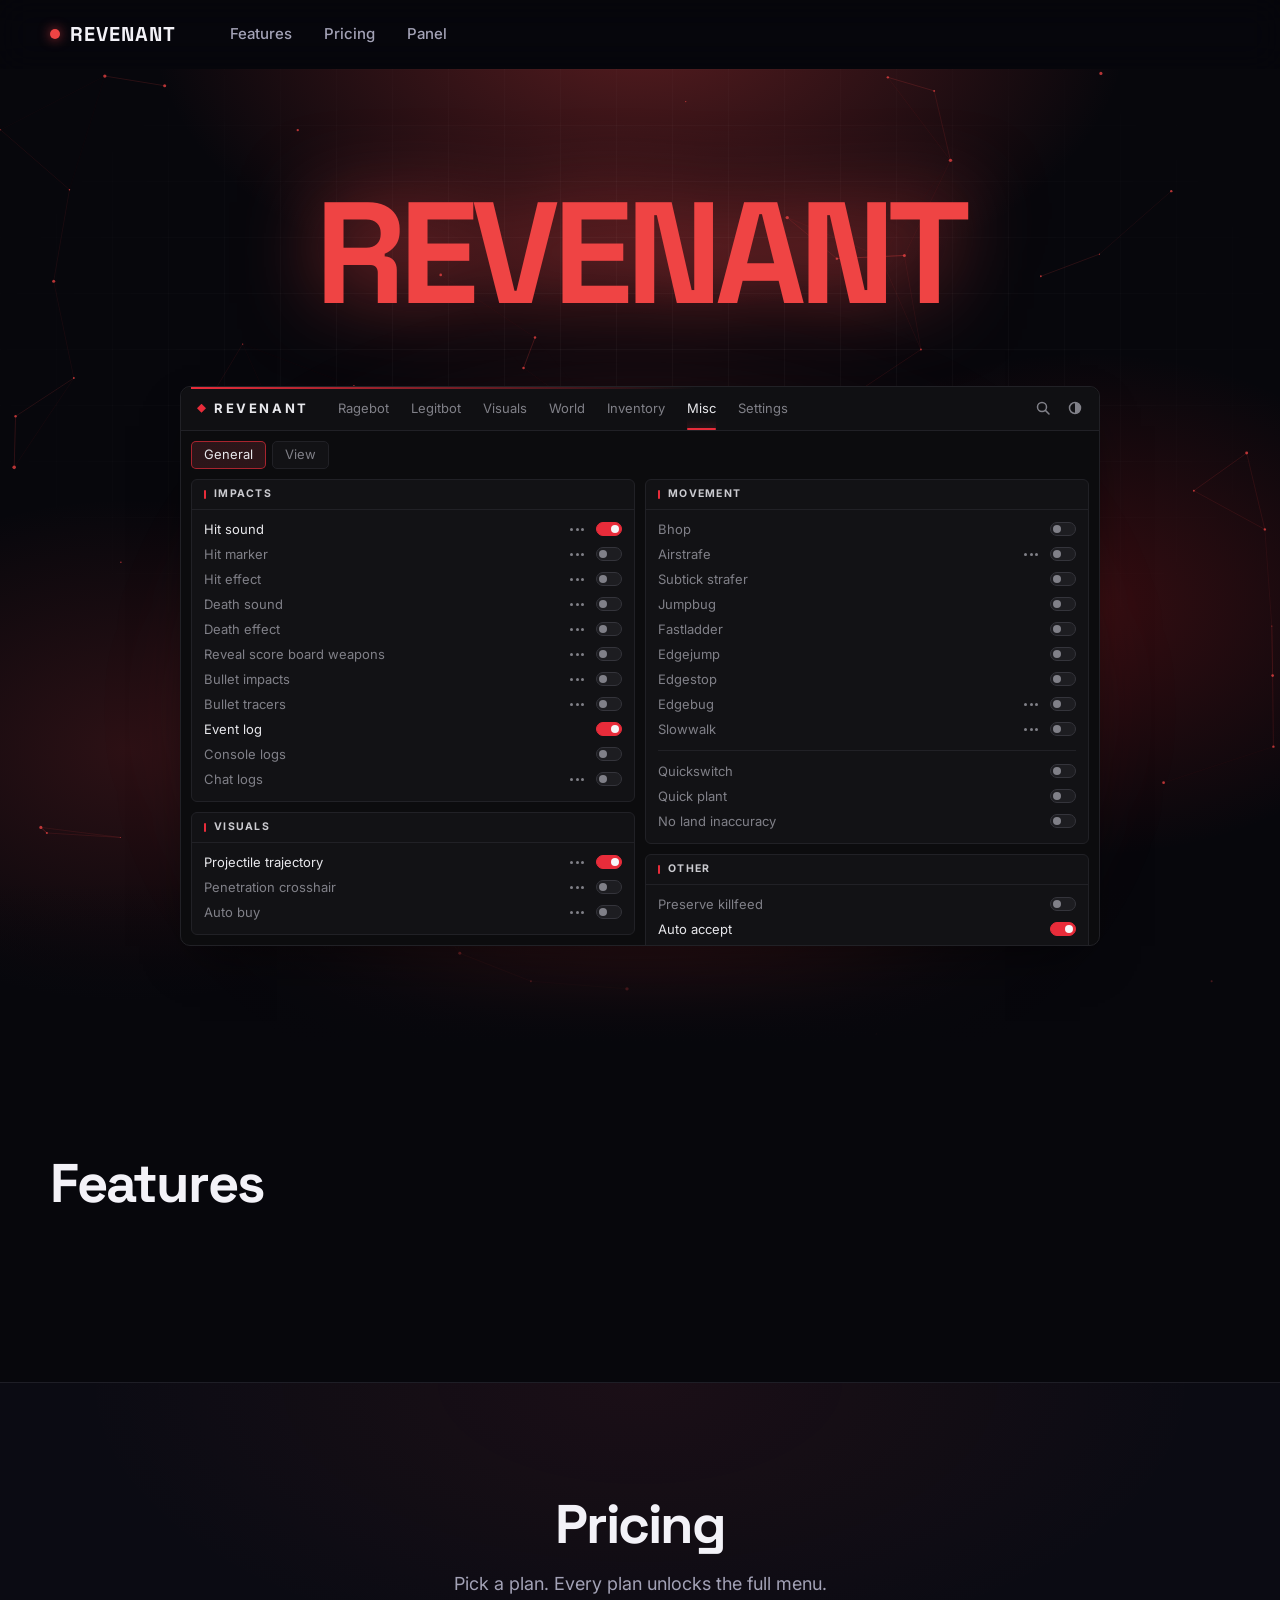
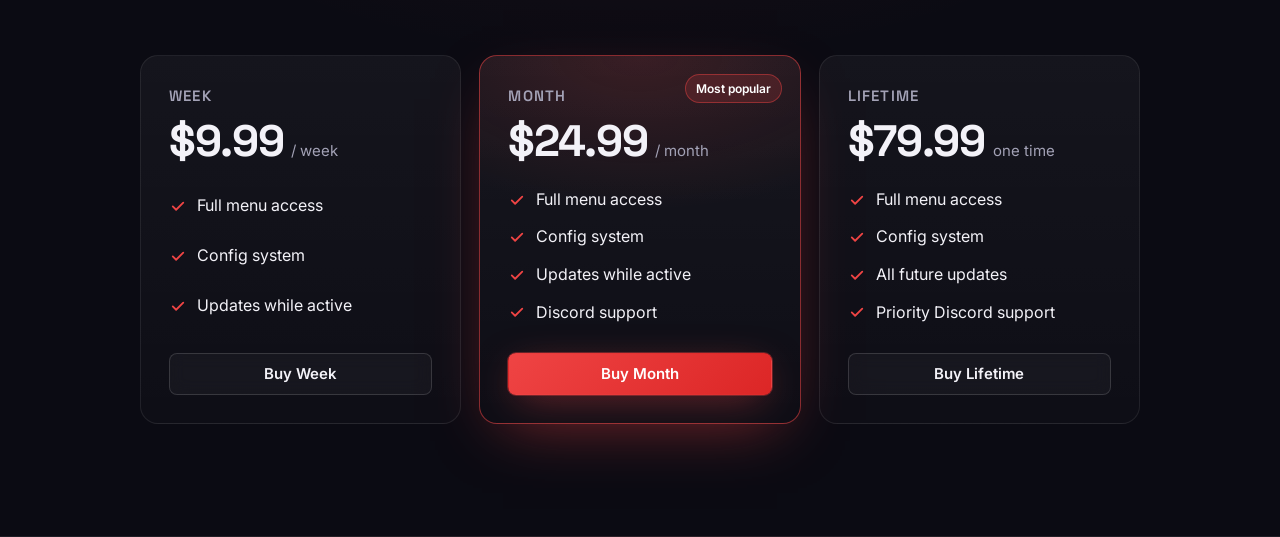
==== commit 91da216e: "Add a user panel with Supabase login, subscription status and download panel.html lets customers sig" ====
--- a/index.html
+++ b/index.html
@@ -3,11 +3,11 @@
 <head>
   <meta charset="utf-8">
   <meta name="viewport" content="width=device-width, initial-scale=1">
-  <title>FragLab — CS2 utility</title>
-  <meta name="description" content="FragLab is a lightweight CS2 utility: bhop helper, crosshair editor and config tools in one clean app. Plus free web tools for crosshairs, sensitivity and configs.">
+  <title>REVENANT</title>
+  <meta name="description" content="REVENANT for Counter-Strike 2.">
   <meta name="theme-color" content="#07070c">
-  <meta property="og:title" content="FragLab — CS2 utility">
-  <meta property="og:description" content="Bhop helper, crosshair editor and config tools for Counter-Strike 2 in one clean app.">
+  <meta property="og:title" content="REVENANT">
+  <meta property="og:description" content="REVENANT for Counter-Strike 2.">
   <meta property="og:type" content="website">
   <link rel="icon" href="assets/img/favicon.svg" type="image/svg+xml">
   <link rel="preconnect" href="https://fonts.googleapis.com">
@@ -68,6 +68,7 @@
       <ul class="nav-links">
         <li><a class="nav-link" href="#features">Features</a></li>
         <li><a class="nav-link" href="#pricing">Pricing</a></li>
+        <li><a class="nav-link" href="panel.html">Panel</a></li>
       </ul>
     </nav>
   </header>
--- a/assets/css/styles.css
+++ b/assets/css/styles.css
@@ -1363,6 +1363,12 @@
 @media (max-width: 900px) {
   .tool-grid { grid-template-columns: minmax(0, 1fr); }
   .price-grid { grid-template-columns: minmax(0, 1fr); max-width: 460px; }
+}
+
+@media (max-width: 480px) {
+  .nav { gap: 6px; }
+  .nav-links { gap: 0; margin-left: auto; }
+  .nav-link { padding: 8px 7px; font-size: 14px; }
   .tool-output { position: static; }
   .faq-wrap { grid-template-columns: minmax(0, 1fr); gap: 32px; }
   .faq-wrap .section-head { position: static; }
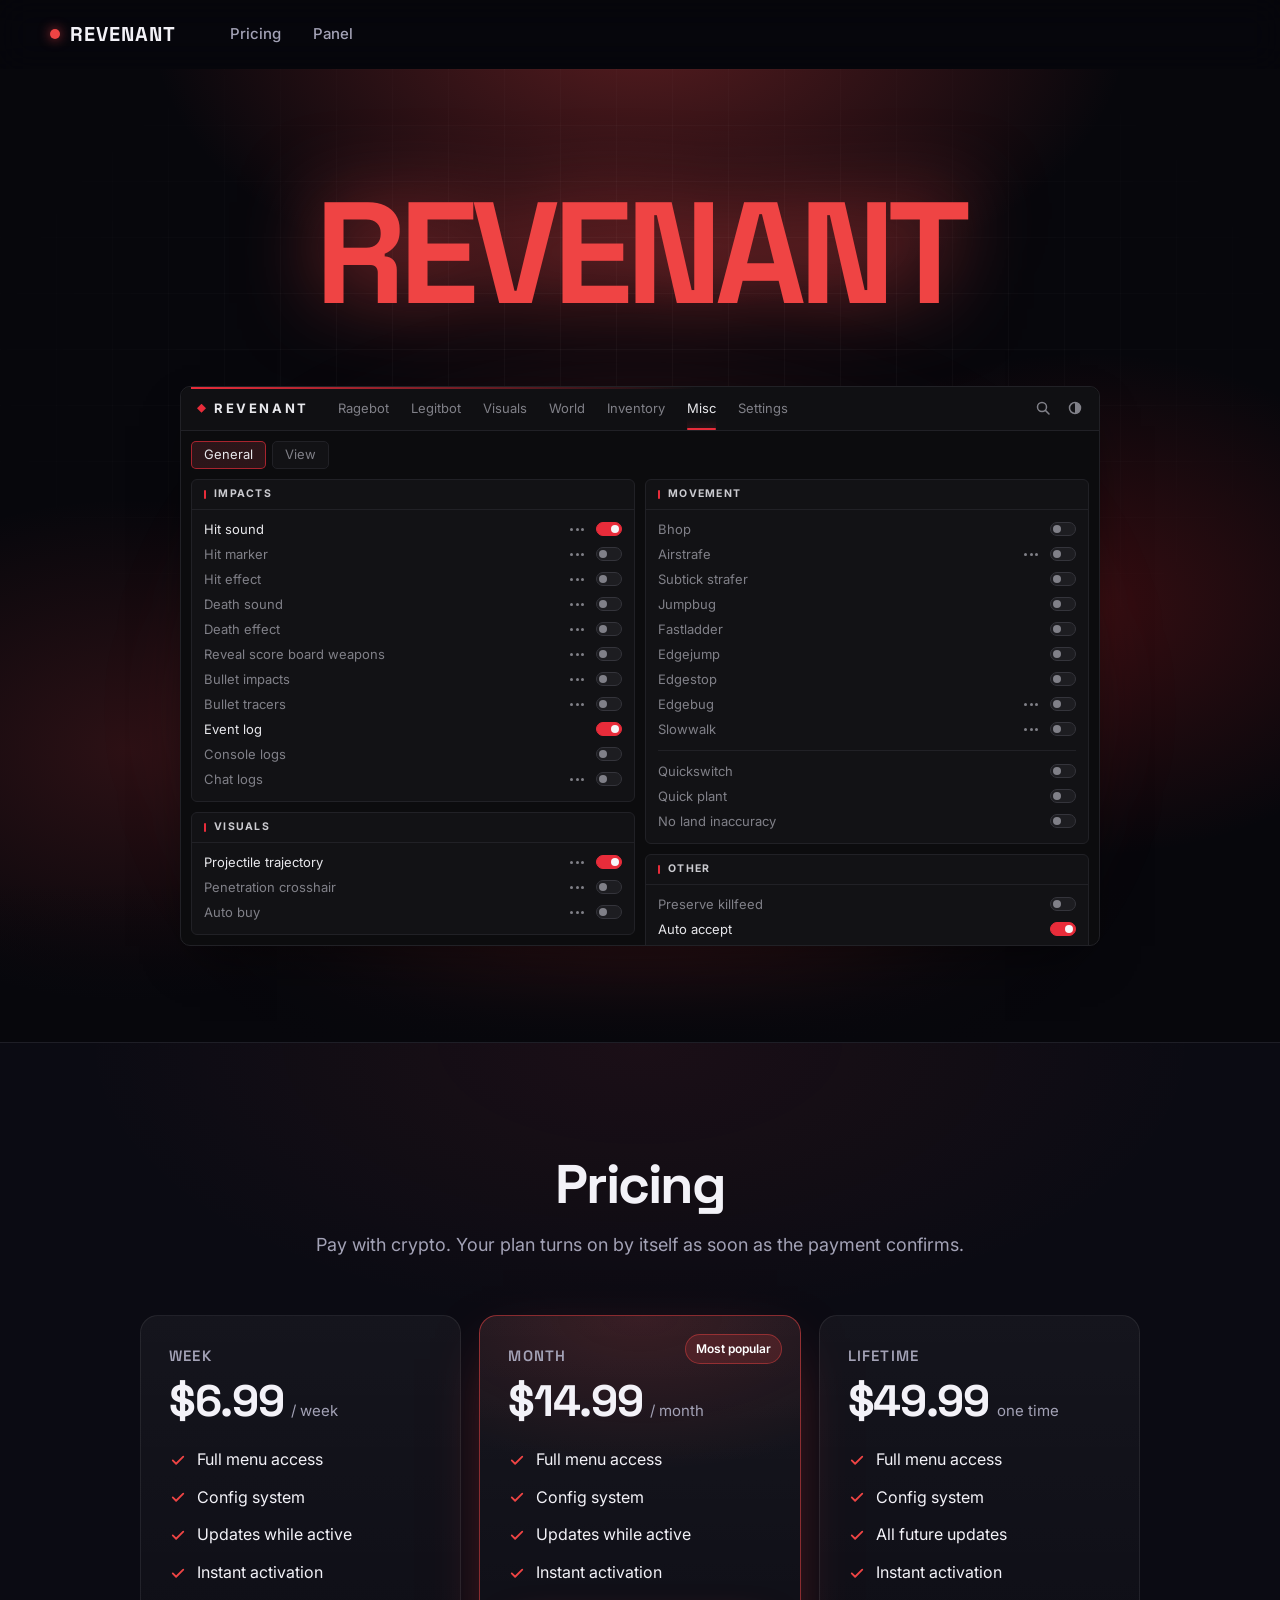
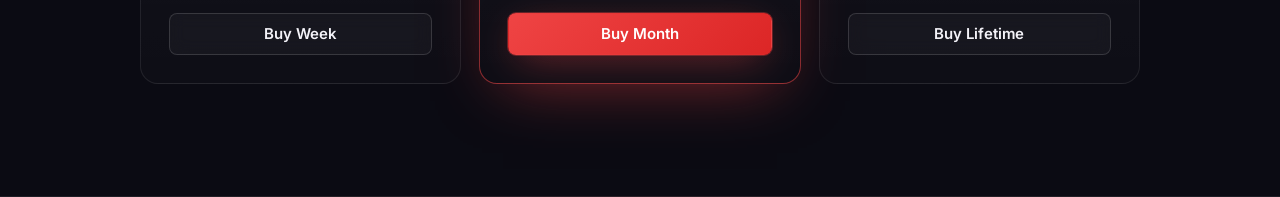
==== commit 797fd3ba: "Drop the empty Features section and set real prices Week $6.99, Month $14.99, Lifetime $49.99. Buy b" ====
--- a/index.html
+++ b/index.html
@@ -66,7 +66,6 @@
         <span class="brand-name">REVENANT</span>
       </a>
       <ul class="nav-links">
-        <li><a class="nav-link" href="#features">Features</a></li>
         <li><a class="nav-link" href="#pricing">Pricing</a></li>
         <li><a class="nav-link" href="panel.html">Panel</a></li>
       </ul>
@@ -91,61 +90,50 @@
       </div>
     </section>
 
-    <!-- Features -->
-    <section class="section" id="features">
-      <div class="container">
-        <div class="section-head reveal">
-          <h2>Features</h2>
-        </div>
-
-        <div class="feature-grid">
-        </div>
-      </div>
-    </section>
-
     <!-- Pricing -->
     <section class="section section-alt" id="pricing">
       <div class="container">
         <div class="section-head center reveal">
           <h2>Pricing</h2>
-          <p>Pick a plan. Every plan unlocks the full menu.</p>
+          <p>Pay with crypto. Your plan turns on by itself as soon as the payment confirms.</p>
         </div>
 
         <div class="price-grid">
           <article class="card spot price reveal">
             <h3 class="price-name">Week</h3>
-            <p class="price-amount"><span class="price-num">$9.99</span><span class="price-per">/ week</span></p>
+            <p class="price-amount"><span class="price-num">$6.99</span><span class="price-per">/ week</span></p>
             <ul class="price-list">
               <li><svg class="icon"><use href="#i-check"/></svg>Full menu access</li>
               <li><svg class="icon"><use href="#i-check"/></svg>Config system</li>
               <li><svg class="icon"><use href="#i-check"/></svg>Updates while active</li>
+              <li><svg class="icon"><use href="#i-check"/></svg>Instant activation</li>
             </ul>
-            <a class="btn btn-ghost price-btn" href="#" data-link="buy">Buy Week</a>
+            <a class="btn btn-ghost price-btn" href="panel.html?buy=week">Buy Week</a>
           </article>
 
           <article class="card spot price is-featured reveal">
             <span class="price-badge">Most popular</span>
             <h3 class="price-name">Month</h3>
-            <p class="price-amount"><span class="price-num">$24.99</span><span class="price-per">/ month</span></p>
+            <p class="price-amount"><span class="price-num">$14.99</span><span class="price-per">/ month</span></p>
             <ul class="price-list">
               <li><svg class="icon"><use href="#i-check"/></svg>Full menu access</li>
               <li><svg class="icon"><use href="#i-check"/></svg>Config system</li>
               <li><svg class="icon"><use href="#i-check"/></svg>Updates while active</li>
-              <li><svg class="icon"><use href="#i-check"/></svg>Discord support</li>
+              <li><svg class="icon"><use href="#i-check"/></svg>Instant activation</li>
             </ul>
-            <a class="btn btn-primary price-btn" href="#" data-link="buy">Buy Month</a>
+            <a class="btn btn-primary price-btn" href="panel.html?buy=month">Buy Month</a>
           </article>
 
           <article class="card spot price reveal">
             <h3 class="price-name">Lifetime</h3>
-            <p class="price-amount"><span class="price-num">$79.99</span><span class="price-per">one time</span></p>
+            <p class="price-amount"><span class="price-num">$49.99</span><span class="price-per">one time</span></p>
             <ul class="price-list">
               <li><svg class="icon"><use href="#i-check"/></svg>Full menu access</li>
               <li><svg class="icon"><use href="#i-check"/></svg>Config system</li>
               <li><svg class="icon"><use href="#i-check"/></svg>All future updates</li>
-              <li><svg class="icon"><use href="#i-check"/></svg>Priority Discord support</li>
+              <li><svg class="icon"><use href="#i-check"/></svg>Instant activation</li>
             </ul>
-            <a class="btn btn-ghost price-btn" href="#" data-link="buy">Buy Lifetime</a>
+            <a class="btn btn-ghost price-btn" href="panel.html?buy=lifetime">Buy Lifetime</a>
           </article>
         </div>
       </div>
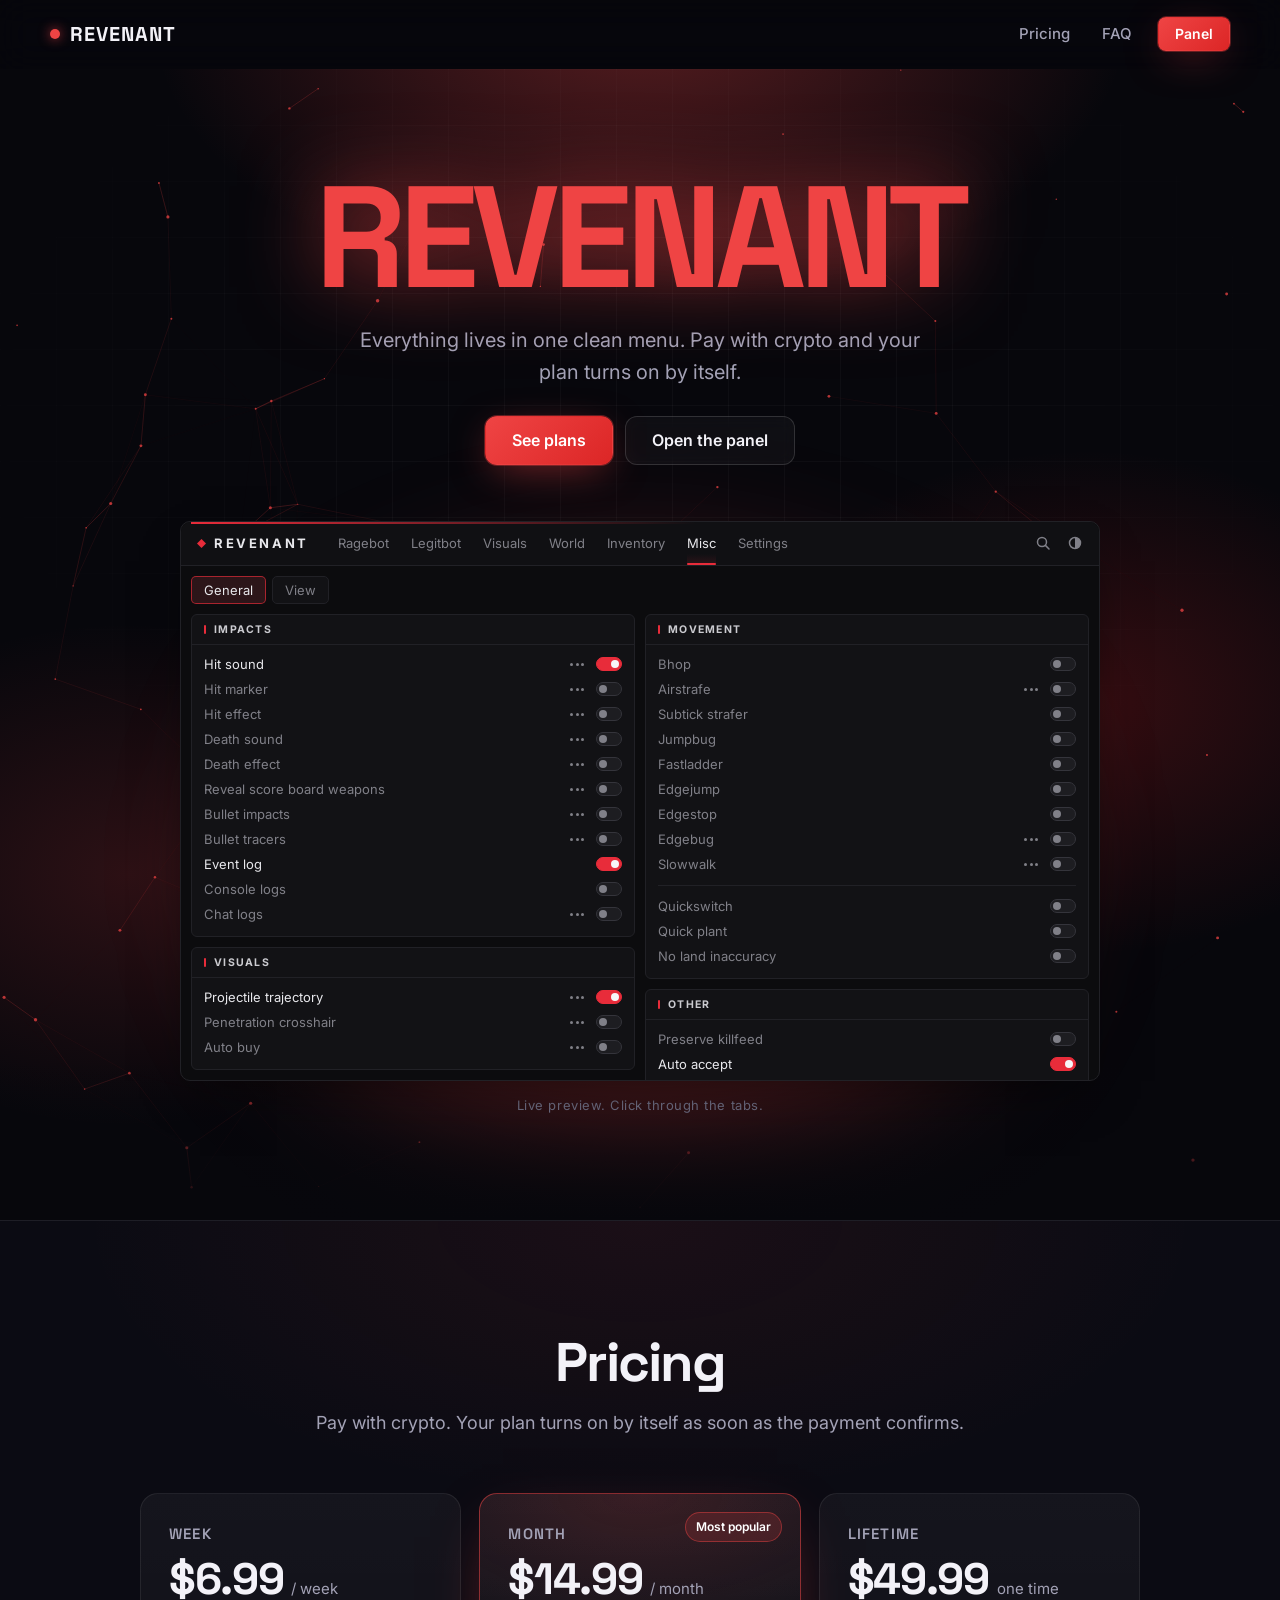
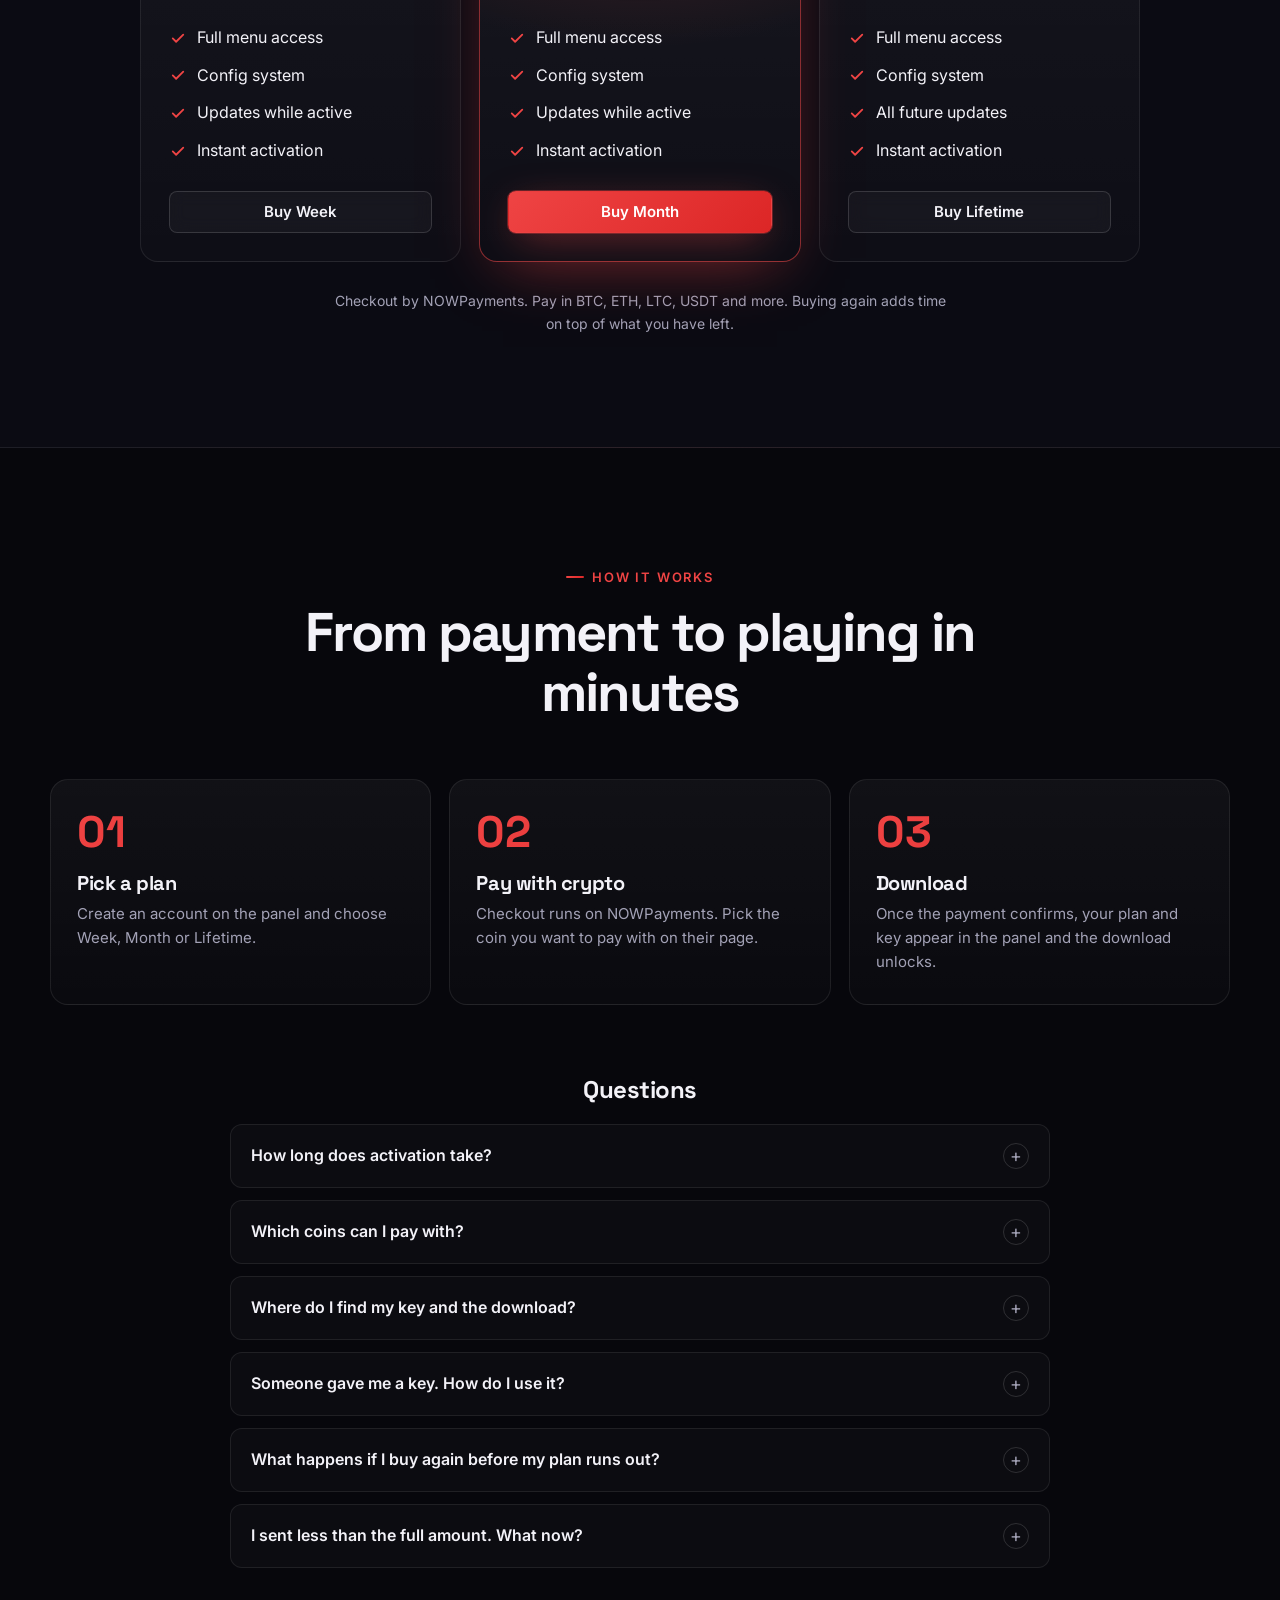
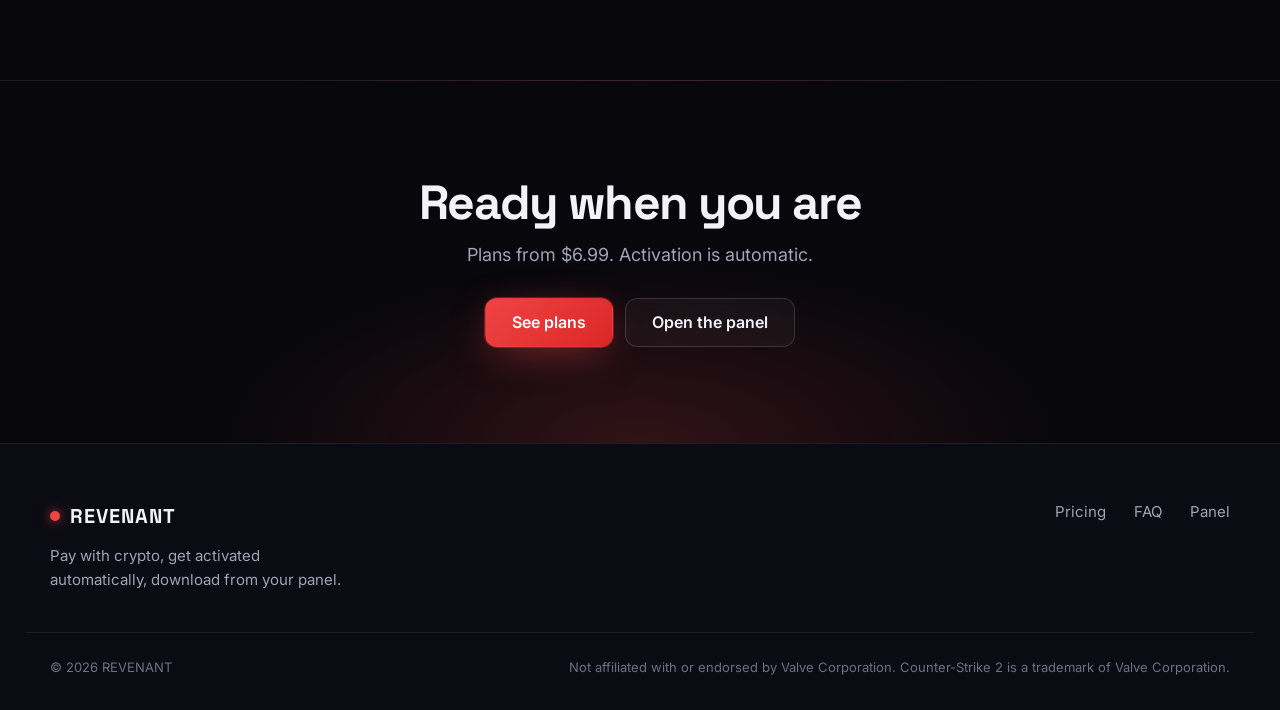
==== commit 16a311b5: "Polish the homepage: hero CTAs, how-it-works, FAQ and footer Add a subheading and two buttons to the" ====
--- a/index.html
+++ b/index.html
@@ -17,7 +17,6 @@
   <link rel="stylesheet" href="assets/css/menu.css">
   <script src="assets/js/main.js" defer></script>
   <script src="assets/js/menu.js" defer></script>
-  <script src="assets/js/tools.js" defer></script>
 </head>
 <body>
 
@@ -67,7 +66,8 @@
       </a>
       <ul class="nav-links">
         <li><a class="nav-link" href="#pricing">Pricing</a></li>
-        <li><a class="nav-link" href="panel.html">Panel</a></li>
+        <li><a class="nav-link" href="#faq">FAQ</a></li>
+        <li><a class="btn btn-primary btn-sm nav-cta" href="panel.html">Panel</a></li>
       </ul>
     </nav>
   </header>
@@ -81,11 +81,17 @@
 
       <div class="container hero-inner">
         <h1 class="hero-title"><span class="glow-text">REVENANT</span></h1>
+        <p class="hero-sub">Everything lives in one clean menu. Pay with crypto and your plan turns on by itself.</p>
+        <div class="hero-ctas">
+          <a class="btn btn-primary btn-lg" href="#pricing">See plans</a>
+          <a class="btn btn-ghost btn-lg" href="panel.html">Open the panel</a>
+        </div>
 
         <div class="app-wrap">
           <div class="rv" id="rv-menu">
             <img class="menu-shot" src="assets/img/menu.png" width="806" height="510" alt="Revenant menu">
           </div>
+          <p class="app-caption">Live preview. Click through the tabs.</p>
         </div>
       </div>
     </section>
@@ -136,520 +142,100 @@
             <a class="btn btn-ghost price-btn" href="panel.html?buy=lifetime">Buy Lifetime</a>
           </article>
         </div>
-      </div>
-    </section>
-
-    <!-- Web tools -->
-    <section class="section section-alt" id="tools" hidden>
-      <div class="container">
-        <div class="section-head reveal">
-          <span class="kicker">Free web tools</span>
-          <h2>No download? <span class="grad-text">No problem.</span></h2>
-          <p>Build a crosshair, convert your sensitivity and generate configs right here in your browser.</p>
-        </div>
-
-        <div class="tool-shell reveal">
-          <div class="tool-tabs" role="tablist" aria-label="Tools">
-            <button class="tool-tab" role="tab" type="button" id="tab-crosshair" aria-controls="tool-crosshair" aria-selected="true" data-tool="crosshair">
-              <svg class="icon"><use href="#i-crosshair"/></svg><span>Crosshair</span>
-            </button>
-            <button class="tool-tab" role="tab" type="button" id="tab-sens" aria-controls="tool-sens" aria-selected="false" tabindex="-1" data-tool="sens">
-              <svg class="icon"><use href="#i-gauge"/></svg><span>Sensitivity</span>
-            </button>
-            <button class="tool-tab" role="tab" type="button" id="tab-autoexec" aria-controls="tool-autoexec" aria-selected="false" tabindex="-1" data-tool="autoexec">
-              <svg class="icon"><use href="#i-file"/></svg><span>Autoexec</span>
-            </button>
-            <button class="tool-tab" role="tab" type="button" id="tab-practice" aria-controls="tool-practice" aria-selected="false" tabindex="-1" data-tool="practice">
-              <svg class="icon"><use href="#i-nade"/></svg><span>Practice</span>
-            </button>
-          </div>
-
-          <!-- Crosshair builder -->
-          <div class="tool-panel" role="tabpanel" id="tool-crosshair" aria-labelledby="tab-crosshair">
-            <div class="tool-grid">
-              <form class="tool-controls" id="xh-form" autocomplete="off">
-                <div class="field">
-                  <label for="xh-preset">Start from a preset</label>
-                  <select id="xh-preset">
-                    <option value="classic">Classic green</option>
-                    <option value="cyan">Small cyan</option>
-                    <option value="dot">White dot</option>
-                    <option value="tshape">T-shape</option>
-                    <option value="big">Big yellow</option>
-                    <option value="custom" hidden>Custom</option>
-                  </select>
-                </div>
-
-                <fieldset>
-                  <legend>Shape</legend>
-                  <div class="range">
-                    <label for="xh-size">Length</label>
-                    <input type="range" min="0" max="10" step="0.5" value="2" aria-label="Length">
-                    <input type="number" id="xh-size" min="0" max="10" step="0.5" value="2">
-                  </div>
-                  <div class="range">
-                    <label for="xh-thickness">Thickness</label>
-                    <input type="range" min="0" max="6" step="0.1" value="0.5" aria-label="Thickness">
-                    <input type="number" id="xh-thickness" min="0" max="6" step="0.1" value="0.5">
-                  </div>
-                  <div class="range">
-                    <label for="xh-gap">Gap</label>
-                    <input type="range" min="-10" max="10" step="0.5" value="-3" aria-label="Gap">
-                    <input type="number" id="xh-gap" min="-10" max="10" step="0.5" value="-3">
-                  </div>
-                  <div class="switches">
-                    <label class="switch"><input type="checkbox" id="xh-dot"><span class="switch-ui"></span>Center dot</label>
-                    <label class="switch"><input type="checkbox" id="xh-t"><span class="switch-ui"></span>T-style</label>
-                    <label class="switch"><input type="checkbox" id="xh-outline" checked><span class="switch-ui"></span>Outline</label>
-                    <label class="switch"><input type="checkbox" id="xh-recoil"><span class="switch-ui"></span>Follow recoil</label>
-                  </div>
-                  <div class="range" id="xh-outline-row">
-                    <label for="xh-outline-thickness">Outline</label>
-                    <input type="range" min="0" max="3" step="0.5" value="1" aria-label="Outline thickness">
-                    <input type="number" id="xh-outline-thickness" min="0" max="3" step="0.5" value="1">
-                  </div>
-                  <div class="field">
-                    <label for="xh-style">Style</label>
-                    <select id="xh-style">
-                      <option value="4">Classic static (4)</option>
-                      <option value="2">Classic (2)</option>
-                      <option value="3">Classic dynamic (3)</option>
-                    </select>
-                  </div>
-                </fieldset>
-
-                <fieldset>
-                  <legend>Color</legend>
-                  <div class="swatches" role="radiogroup" aria-label="Crosshair color">
-                    <label class="swatch" title="Red"><input type="radio" name="xh-color" value="0"><span style="--sw: rgb(250 50 50)"></span><em>Red</em></label>
-                    <label class="swatch" title="Green"><input type="radio" name="xh-color" value="1" checked><span style="--sw: rgb(50 250 50)"></span><em>Green</em></label>
-                    <label class="swatch" title="Yellow"><input type="radio" name="xh-color" value="2"><span style="--sw: rgb(250 250 50)"></span><em>Yellow</em></label>
-                    <label class="swatch" title="Blue"><input type="radio" name="xh-color" value="3"><span style="--sw: rgb(50 50 250)"></span><em>Blue</em></label>
-                    <label class="swatch" title="Cyan"><input type="radio" name="xh-color" value="4"><span style="--sw: rgb(50 250 250)"></span><em>Cyan</em></label>
-                    <label class="swatch swatch-custom" title="Custom"><input type="radio" name="xh-color" value="5"><span></span><em>Custom</em></label>
-                  </div>
-                  <div class="field field-inline" id="xh-custom-row">
-                    <label for="xh-custom">Custom color</label>
-                    <input type="color" id="xh-custom" value="#00ffff">
-                  </div>
-                  <div class="range">
-                    <label for="xh-alpha">Opacity</label>
-                    <input type="range" min="0" max="255" step="1" value="255" aria-label="Opacity">
-                    <input type="number" id="xh-alpha" min="0" max="255" step="1" value="255">
-                  </div>
-                </fieldset>
-              </form>
-
-              <div class="tool-output">
-                <div class="xh-preview">
-                  <canvas id="xh-canvas" role="img" aria-label="Crosshair preview"></canvas>
-                  <div class="xh-bar">
-                    <div class="segmented" role="group" aria-label="Preview background">
-                      <button type="button" class="is-active" data-scene="desert">Desert</button>
-                      <button type="button" data-scene="dark">Dark</button>
-                      <button type="button" data-scene="bright">Bright</button>
-                      <button type="button" data-scene="foliage">Foliage</button>
-                    </div>
-                    <label class="zoom">
-                      <span>Zoom</span>
-                      <select id="xh-zoom">
-                        <option value="1">1× (true size at 1080p)</option>
-                        <option value="2">2×</option>
-                        <option value="3" selected>3×</option>
-                        <option value="4">4×</option>
-                      </select>
-                    </label>
-                  </div>
-                </div>
-
-                <div class="code-block">
-                  <div class="code-head">
-                    <span>Console commands</span>
-                    <button class="btn btn-code" type="button" id="xh-copy"><svg class="icon"><use href="#i-copy"/></svg>Copy</button>
-                  </div>
-                  <pre><code id="xh-code"></code></pre>
-                </div>
-
-                <details class="import">
-                  <summary>Import from console commands</summary>
-                  <div class="import-body">
-                    <label class="sr-only" for="xh-import">Paste crosshair commands</label>
-                    <textarea id="xh-import" rows="3" placeholder="cl_crosshairsize 2; cl_crosshairgap -3; cl_crosshaircolor 1; ..."></textarea>
-                    <button class="btn btn-primary btn-sm" type="button" id="xh-import-btn">Apply</button>
-                  </div>
-                </details>
-              </div>
-            </div>
-          </div>
-
-          <!-- Sensitivity converter -->
-          <div class="tool-panel" role="tabpanel" id="tool-sens" aria-labelledby="tab-sens" hidden>
-            <div class="tool-grid">
-              <form class="tool-controls" id="sens-form" autocomplete="off">
-                <fieldset>
-                  <legend>Convert from</legend>
-                  <div class="field">
-                    <label for="sens-from-game">Game</label>
-                    <select id="sens-from-game"></select>
-                  </div>
-                  <div class="field-pair">
-                    <div class="field">
-                      <label for="sens-from">Sensitivity</label>
-                      <input type="number" id="sens-from" min="0" step="0.001" value="0.4" inputmode="decimal">
-                    </div>
-                    <div class="field">
-                      <label for="sens-dpi">Mouse DPI</label>
-                      <input type="number" id="sens-dpi" min="1" step="50" value="800" inputmode="numeric">
-                    </div>
-                  </div>
-                </fieldset>
-                <fieldset>
-                  <legend>Convert to</legend>
-                  <div class="field">
-                    <label for="sens-to-game">Game</label>
-                    <select id="sens-to-game"></select>
-                  </div>
-                  <div class="field">
-                    <label for="sens-to-dpi">New DPI <span class="hint">(if you're also changing DPI)</span></label>
-                    <input type="number" id="sens-to-dpi" min="1" step="50" value="800" inputmode="numeric">
-                  </div>
-                </fieldset>
-              </form>
-
-              <div class="tool-output">
-                <div class="result-card">
-                  <span class="result-label" id="sens-result-label">Your Counter-Strike 2 sensitivity</span>
-                  <span class="result-value" id="sens-result">—</span>
-                  <div class="result-actions">
-                    <button class="btn btn-code" type="button" id="sens-copy"><svg class="icon"><use href="#i-copy"/></svg>Copy</button>
-                    <button class="btn btn-primary btn-sm" type="button" id="sens-to-autoexec">Use in autoexec <svg class="icon"><use href="#i-arrow"/></svg></button>
-                  </div>
-                </div>
-
-                <div class="stats">
-                  <div class="stat"><span class="stat-value" id="sens-edpi">—</span><span class="stat-label">CS2 eDPI</span></div>
-                  <div class="stat"><span class="stat-value" id="sens-cm">—</span><span class="stat-label">cm / 360°</span></div>
-                  <div class="stat"><span class="stat-value" id="sens-in">—</span><span class="stat-label">inches / 360°</span></div>
-                </div>
-
-                <div class="meter">
-                  <div class="meter-head"><span>Where you sit</span><span class="meter-scale">0 – 2,000 eDPI</span></div>
-                  <div class="meter-track">
-                    <div class="meter-band" style="left:30%; width:30%"></div>
-                    <div class="meter-pin" id="sens-pin"></div>
-                  </div>
-                  <div class="meter-labels"><span>Low</span><span>Typical CS range</span><span>High</span></div>
-                  <p class="meter-note" id="sens-note"></p>
-                </div>
-              </div>
-            </div>
-          </div>
-
-          <!-- Autoexec generator -->
-          <div class="tool-panel" role="tabpanel" id="tool-autoexec" aria-labelledby="tab-autoexec" hidden>
-            <div class="tool-grid">
-              <form class="tool-controls" id="ae-form" autocomplete="off">
-                <fieldset>
-                  <legend>Mouse &amp; performance</legend>
-                  <div class="field-pair">
-                    <div class="field">
-                      <label for="ae-sens">sensitivity</label>
-                      <input type="number" id="ae-sens" min="0.01" step="0.01" value="1.25" inputmode="decimal">
-                    </div>
-                    <div class="field">
-                      <label for="ae-zoom">Scoped ratio</label>
-                      <input type="number" id="ae-zoom" min="0.1" max="3" step="0.05" value="1" inputmode="decimal">
-                    </div>
-                  </div>
-                  <div class="field">
-                    <label for="ae-fps">Max FPS <span class="hint">(0 = unlimited)</span></label>
-                    <input type="number" id="ae-fps" min="0" step="1" value="0" inputmode="numeric">
-                  </div>
-                  <div class="switches">
-                    <label class="switch"><input type="checkbox" id="ae-xh" checked><span class="switch-ui"></span>Include my crosshair</label>
-                  </div>
-                </fieldset>
-
-                <fieldset>
-                  <legend>Viewmodel</legend>
-                  <div class="field">
-                    <label for="ae-vm-preset">Preset</label>
-                    <select id="ae-vm-preset">
-                      <option value="classic">Classic (wide, low)</option>
-                      <option value="default">CS2 default</option>
-                      <option value="custom" hidden>Custom</option>
-                    </select>
-                  </div>
-                  <div class="range">
-                    <label for="ae-vm-fov">FOV</label>
-                    <input type="range" min="54" max="68" step="1" value="68" aria-label="Viewmodel FOV">
-                    <input type="number" id="ae-vm-fov" min="54" max="68" step="1" value="68">
-                  </div>
-                  <div class="range">
-                    <label for="ae-vm-x">Offset X</label>
-                    <input type="range" min="-2.5" max="2.5" step="0.5" value="2.5" aria-label="Viewmodel offset X">
-                    <input type="number" id="ae-vm-x" min="-2.5" max="2.5" step="0.5" value="2.5">
-                  </div>
-                  <div class="range">
-                    <label for="ae-vm-y">Offset Y</label>
-                    <input type="range" min="-2" max="2" step="0.5" value="0" aria-label="Viewmodel offset Y">
-                    <input type="number" id="ae-vm-y" min="-2" max="2" step="0.5" value="0">
-                  </div>
-                  <div class="range">
-                    <label for="ae-vm-z">Offset Z</label>
-                    <input type="range" min="-2" max="2" step="0.5" value="-1.5" aria-label="Viewmodel offset Z">
-                    <input type="number" id="ae-vm-z" min="-2" max="2" step="0.5" value="-1.5">
-                  </div>
-                </fieldset>
-
-                <fieldset>
-                  <legend>HUD &amp; radar</legend>
-                  <div class="range">
-                    <label for="ae-hud-scale">HUD scale</label>
-                    <input type="range" min="0.5" max="0.95" step="0.05" value="0.85" aria-label="HUD scale">
-                    <input type="number" id="ae-hud-scale" min="0.5" max="0.95" step="0.05" value="0.85">
-                  </div>
-                  <div class="field">
-                    <label for="ae-hud-color">HUD color</label>
-                    <select id="ae-hud-color">
-                      <option value="0">Default</option>
-                      <option value="1">White</option>
-                      <option value="2">Light blue</option>
-                      <option value="3">Dark blue</option>
-                      <option value="4">Purple</option>
-                      <option value="5">Red</option>
-                      <option value="6">Orange</option>
-                      <option value="7">Yellow</option>
-                      <option value="8">Green</option>
-                      <option value="9">Aqua</option>
-                      <option value="10">Pink</option>
-                    </select>
-                  </div>
-                  <div class="range">
-                    <label for="ae-radar-scale">Radar zoom</label>
-                    <input type="range" min="0.25" max="1" step="0.05" value="0.4" aria-label="Radar zoom">
-                    <input type="number" id="ae-radar-scale" min="0.25" max="1" step="0.05" value="0.4">
-                  </div>
-                  <div class="range">
-                    <label for="ae-radar-hud">Radar size</label>
-                    <input type="range" min="0.8" max="1.3" step="0.05" value="1.15" aria-label="Radar size">
-                    <input type="number" id="ae-radar-hud" min="0.8" max="1.3" step="0.05" value="1.15">
-                  </div>
-                  <div class="switches">
-                    <label class="switch"><input type="checkbox" id="ae-radar-rotate" checked><span class="switch-ui"></span>Rotate radar</label>
-                    <label class="switch"><input type="checkbox" id="ae-radar-center"><span class="switch-ui"></span>Keep player centered</label>
-                  </div>
-                </fieldset>
-
-                <fieldset>
-                  <legend>Audio, binds &amp; misc</legend>
-                  <div class="range">
-                    <label for="ae-volume">Volume</label>
-                    <input type="range" min="0" max="1" step="0.05" value="0.5" aria-label="Volume">
-                    <input type="number" id="ae-volume" min="0" max="1" step="0.05" value="0.5">
-                  </div>
-                  <div class="switches">
-                    <label class="switch"><input type="checkbox" id="ae-mute-focus" checked><span class="switch-ui"></span>Keep audio when tabbed out</label>
-                    <label class="switch"><input type="checkbox" id="ae-jump-wheel" checked><span class="switch-ui"></span>Jump on scroll down</label>
-                    <label class="switch"><input type="checkbox" id="ae-console" checked><span class="switch-ui"></span>Enable dev console</label>
-                  </div>
-                </fieldset>
-              </form>
-
-              <div class="tool-output">
-                <div class="code-block code-tall">
-                  <div class="code-head">
-                    <span>autoexec.cfg</span>
-                    <span class="code-actions">
-                      <button class="btn btn-code" type="button" id="ae-copy"><svg class="icon"><use href="#i-copy"/></svg>Copy</button>
-                      <button class="btn btn-code btn-code-accent" type="button" id="ae-download"><svg class="icon"><use href="#i-download"/></svg>Download</button>
-                    </span>
-                  </div>
-                  <pre><code id="ae-code"></code></pre>
-                </div>
-                <div class="howto">
-                  <h3>How to install</h3>
-                  <ol>
-                    <li>Save the file to <code>Steam\steamapps\common\Counter-Strike Global Offensive\game\csgo\cfg\</code></li>
-                    <li>In Steam, right-click CS2 → <strong>Properties</strong> → <strong>Launch options</strong> and add <code>+exec autoexec</code></li>
-                    <li>Launch the game. Your settings load every time.</li>
-                  </ol>
-                </div>
-              </div>
-            </div>
-          </div>
-
-          <!-- Practice config -->
-          <div class="tool-panel" role="tabpanel" id="tool-practice" aria-labelledby="tab-practice" hidden>
-            <div class="tool-grid">
-              <form class="tool-controls" id="pr-form" autocomplete="off">
-                <fieldset>
-                  <legend>Server rules</legend>
-                  <div class="switches switches-stack">
-                    <label class="switch"><input type="checkbox" id="pr-cheats" checked disabled><span class="switch-ui"></span>Enable cheats <span class="hint">(required)</span></label>
-                    <label class="switch"><input type="checkbox" id="pr-round" checked><span class="switch-ui"></span>Endless round, no freeze time</label>
-                    <label class="switch"><input type="checkbox" id="pr-money" checked><span class="switch-ui"></span>Max money</label>
-                    <label class="switch"><input type="checkbox" id="pr-buy" checked><span class="switch-ui"></span>Buy anywhere, anytime</label>
-                    <label class="switch"><input type="checkbox" id="pr-bots" checked><span class="switch-ui"></span>Kick bots</label>
-                    <label class="switch"><input type="checkbox" id="pr-teams" checked><span class="switch-ui"></span>No team limits</label>
-                    <label class="switch"><input type="checkbox" id="pr-respawn" checked><span class="switch-ui"></span>Respawn on death</label>
-                  </div>
-                </fieldset>
-                <fieldset>
-                  <legend>Utility practice</legend>
-                  <div class="switches switches-stack">
-                    <label class="switch"><input type="checkbox" id="pr-ammo" checked><span class="switch-ui"></span>Infinite ammo</label>
-                    <label class="switch"><input type="checkbox" id="pr-nades" checked><span class="switch-ui"></span>Carry all grenades</label>
-                    <label class="switch"><input type="checkbox" id="pr-traj" checked><span class="switch-ui"></span>Grenade trajectory preview</label>
-                    <label class="switch"><input type="checkbox" id="pr-impacts" checked><span class="switch-ui"></span>Show bullet impacts</label>
-                  </div>
-                </fieldset>
-                <fieldset>
-                  <legend>Binds</legend>
-                  <div class="field-pair">
-                    <div class="field">
-                      <label for="pr-noclip">Noclip key</label>
-                      <input type="text" id="pr-noclip" value="n" maxlength="12" spellcheck="false">
-                    </div>
-                    <div class="field">
-                      <label for="pr-rethrow">Rethrow last nade</label>
-                      <input type="text" id="pr-rethrow" value="x" maxlength="12" spellcheck="false">
-                    </div>
-                  </div>
-                  <p class="hint">Leave blank to skip a bind. Use CS2 key names, like <code>n</code>, <code>mouse4</code> or <code>kp_end</code>.</p>
-                </fieldset>
-              </form>
-
-              <div class="tool-output">
-                <div class="code-block code-tall">
-                  <div class="code-head">
-                    <span>practice.cfg</span>
-                    <span class="code-actions">
-                      <button class="btn btn-code" type="button" id="pr-copy"><svg class="icon"><use href="#i-copy"/></svg>Copy</button>
-                      <button class="btn btn-code btn-code-accent" type="button" id="pr-download"><svg class="icon"><use href="#i-download"/></svg>Download</button>
-                    </span>
-                  </div>
-                  <pre><code id="pr-code"></code></pre>
-                </div>
-                <div class="howto">
-                  <h3>How to use</h3>
-                  <ol>
-                    <li>Save <code>practice.cfg</code> to the same <code>cfg</code> folder as your autoexec.</li>
-                    <li>Open the console and start a local server, e.g. <code>map de_mirage</code></li>
-                    <li>Once you've loaded in, run <code>exec practice</code></li>
-                  </ol>
-                </div>
-              </div>
-            </div>
-          </div>
-        </div>
-      </div>
-    </section>
-
-    <!-- Install -->
-    <section class="section" id="install" hidden>
+        <p class="price-note reveal">Checkout by NOWPayments. Pay in BTC, ETH, LTC, USDT and more. Buying again adds time on top of what you have left.</p>
+      </div>
+    </section>
+
+    <!-- How buying works + FAQ -->
+    <section class="section" id="faq">
       <div class="container">
         <div class="section-head center reveal">
-          <span class="kicker">Get started</span>
-          <h2>Up and running in <span class="grad-text">under a minute</span></h2>
-        </div>
+          <span class="kicker">How it works</span>
+          <h2>From payment to playing in minutes</h2>
+        </div>
+
         <ol class="steps">
-          <li class="card step spot reveal">
+          <li class="card step reveal">
             <span class="step-num">01</span>
+            <h3>Pick a plan</h3>
+            <p>Create an account on the panel and choose Week, Month or Lifetime.</p>
+          </li>
+          <li class="card step reveal">
+            <span class="step-num">02</span>
+            <h3>Pay with crypto</h3>
+            <p>Checkout runs on NOWPayments. Pick the coin you want to pay with on their page.</p>
+          </li>
+          <li class="card step reveal">
+            <span class="step-num">03</span>
             <h3>Download</h3>
-            <p>Grab the latest version from the download button. It's a single small file.</p>
-          </li>
-          <li class="card step spot reveal">
-            <span class="step-num">02</span>
-            <h3>Run it</h3>
-            <p>Open FragLab. There's no installer wizard and nothing else to set up.</p>
-          </li>
-          <li class="card step spot reveal">
-            <span class="step-num">03</span>
-            <h3>Pick your settings</h3>
-            <p>Choose a profile, set your keys and launch CS2. Your settings are saved for next time.</p>
+            <p>Once the payment confirms, your plan and key appear in the panel and the download unlocks.</p>
           </li>
         </ol>
-      </div>
-    </section>
-
-    <!-- FAQ -->
-    <section class="section section-alt" id="faq" hidden>
-      <div class="container faq-wrap">
-        <div class="section-head reveal">
-          <span class="kicker">FAQ</span>
-          <h2>Got questions?</h2>
-          <p>Still stuck? Ask in the Discord and someone will help you out.</p>
-          <a class="btn btn-ghost" href="#" data-link="discord"><svg class="icon"><use href="#i-chat"/></svg>Join the Discord</a>
-        </div>
-        <div class="faq-list reveal">
-          <details class="faq">
-            <summary>Where can I use the bhop helper?</summary>
-            <p>Use it on community servers that allow it, like bhop, surf and KZ servers, or on your own practice server. Valve doesn't allow movement automation on official matchmaking servers, so keep it switched off there.</p>
-          </details>
-          <details class="faq">
-            <summary>Which systems does FragLab run on?</summary>
-            <p>Windows 10 and Windows 11, 64-bit.</p>
-          </details>
-          <details class="faq">
-            <summary>Do the web tools need the app?</summary>
-            <p>No. The crosshair builder, sensitivity converter and config generators on this page run entirely in your browser. Nothing is uploaded anywhere.</p>
-          </details>
-          <details class="faq">
-            <summary>Where do I put autoexec.cfg and practice.cfg?</summary>
-            <p>Save them to <code>Steam\steamapps\common\Counter-Strike Global Offensive\game\csgo\cfg\</code>. Add <code>+exec autoexec</code> to CS2's launch options in Steam. For practice, start a local map with <code>map de_mirage</code> and run <code>exec practice</code>.</p>
-          </details>
-          <details class="faq">
-            <summary>How do I get updates?</summary>
-            <p>FragLab can check for updates on launch (you can turn this off in Settings). New releases are also announced in the Discord.</p>
-          </details>
-          <details class="faq">
-            <summary>Is FragLab affiliated with Valve?</summary>
-            <p>No. FragLab is an independent project and isn't affiliated with or endorsed by Valve Corporation.</p>
-          </details>
-        </div>
-      </div>
-    </section>
-
-    <!-- Download -->
-    <section class="section download" id="download" hidden>
-      <div class="container">
-        <div class="download-card reveal">
-          <div class="download-glow" aria-hidden="true"></div>
-          <svg class="download-logo" aria-hidden="true"><use href="#logo"/></svg>
-          <h2>Ready to <span class="grad-text">hop in?</span></h2>
-          <p>Download FragLab and set up your CS2 in a couple of clicks.</p>
-          <div class="download-ctas">
-            <a class="btn btn-primary btn-lg" href="#" data-link="download"><svg class="icon"><use href="#i-download"/></svg>Download v1.0</a>
-            <a class="btn btn-ghost btn-lg" href="#" data-link="discord"><svg class="icon"><use href="#i-chat"/></svg>Join Discord</a>
+
+        <div class="faq-block">
+          <h3 class="faq-title reveal">Questions</h3>
+          <div class="faq-list reveal">
+            <details class="faq">
+              <summary>How long does activation take?</summary>
+              <p>Your plan turns on automatically as soon as the blockchain confirms your payment. That's usually a few minutes, depending on the coin. The panel updates by itself, so you can leave it open.</p>
+            </details>
+            <details class="faq">
+              <summary>Which coins can I pay with?</summary>
+              <p>Payments go through NOWPayments, which accepts Bitcoin, Ethereum, Litecoin, USDT and many more. You choose the coin on the payment page.</p>
+            </details>
+            <details class="faq">
+              <summary>Where do I find my key and the download?</summary>
+              <p>Both are in the <a href="panel.html">panel</a>. Your key is listed under Your keys, and the Download button unlocks while your plan is active.</p>
+            </details>
+            <details class="faq">
+              <summary>Someone gave me a key. How do I use it?</summary>
+              <p>Log in to the panel, paste it into Redeem a key and press Redeem. The plan is added to your account straight away.</p>
+            </details>
+            <details class="faq">
+              <summary>What happens if I buy again before my plan runs out?</summary>
+              <p>The new time is added on top of what you have left, so you never lose days. Lifetime never expires.</p>
+            </details>
+            <details class="faq">
+              <summary>I sent less than the full amount. What now?</summary>
+              <p>Partial payments can't switch a plan on automatically. They're checked by hand instead, so send the exact amount shown on the payment page to avoid delays.</p>
+            </details>
           </div>
-          <p class="download-note">Windows 10 / 11 · 64-bit</p>
-        </div>
-      </div>
-    </section>
+        </div>
+      </div>
+    </section>
+
+    <!-- Final call to action -->
+    <section class="section cta-band">
+      <div class="container cta-inner reveal">
+        <h2>Ready when you are</h2>
+        <p>Plans from $6.99. Activation is automatic.</p>
+        <div class="hero-ctas">
+          <a class="btn btn-primary btn-lg" href="#pricing">See plans</a>
+          <a class="btn btn-ghost btn-lg" href="panel.html">Open the panel</a>
+        </div>
+      </div>
+    </section>
+
   </main>
 
-  <!-- Footer -->
-  <footer class="site-footer" hidden>
+  <footer class="site-footer">
     <div class="container footer-inner">
       <div class="footer-brand">
-        <a class="brand" href="#top" aria-label="FragLab home">
-          <svg class="brand-mark" aria-hidden="true"><use href="#logo"/></svg>
-          <span class="brand-name">FragLab</span>
+        <a class="brand" href="#top" aria-label="Revenant home">
+          <span class="brand-dot"></span>
+          <span class="brand-name">REVENANT</span>
         </a>
-        <p>A lightweight utility for Counter-Strike 2 players.</p>
+        <p>Pay with crypto, get activated automatically, download from your panel.</p>
       </div>
       <nav class="footer-links" aria-label="Footer">
-        <a href="#features">Features</a>
-        <a href="#tools">Web tools</a>
-        <a href="#install">Install</a>
+        <a href="#pricing">Pricing</a>
         <a href="#faq">FAQ</a>
-        <a href="#" data-link="discord">Discord</a>
+        <a href="panel.html">Panel</a>
       </nav>
     </div>
     <div class="container footer-bottom">
-      <p>© <span id="year">2026</span> FragLab</p>
-      <p>Not affiliated with or endorsed by Valve Corporation. Counter-Strike and CS2 are trademarks of Valve Corporation.</p>
+      <p>© <span id="year">2026</span> REVENANT</p>
+      <p>Not affiliated with or endorsed by Valve Corporation. Counter-Strike 2 is a trademark of Valve Corporation.</p>
     </div>
   </footer>
 
--- a/assets/css/styles.css
+++ b/assets/css/styles.css
@@ -1429,3 +1429,63 @@
   }
   .reveal { transform: none; }
 }
+
+/* ==========================================================================
+   Homepage polish
+   ========================================================================== */
+.nav-links { margin-left: auto; }
+.nav-cta { margin-left: 8px; padding: 8px 16px; }
+
+.hero { padding-bottom: 104px; }
+.hero-title { margin-top: 12px; }
+.hero-sub { margin: 18px auto 0; text-align: center; }
+.hero .hero-ctas { margin-top: 28px; }
+.hero .app-wrap { margin-top: 56px; }
+.app-caption {
+  margin-top: 14px;
+  font-size: 13px;
+  letter-spacing: 0.04em;
+  color: var(--dim);
+  text-align: center;
+}
+
+.price-note {
+  max-width: 620px;
+  margin: 28px auto 0;
+  font-size: 14px;
+  color: var(--muted);
+  text-align: center;
+}
+
+.faq-block { max-width: 820px; margin: 72px auto 0; }
+.faq-title {
+  margin-bottom: 20px;
+  font-family: var(--display);
+  font-size: 24px;
+  font-weight: 700;
+  letter-spacing: -0.02em;
+  text-align: center;
+}
+.faq p a { color: var(--text); text-decoration: underline; text-decoration-color: rgb(var(--accent-rgb) / 0.6); }
+
+.cta-band {
+  padding: 96px 0;
+  border-top: 1px solid var(--border);
+  background:
+    radial-gradient(600px 260px at 50% 100%, rgb(var(--accent-rgb) / 0.18), transparent 70%),
+    var(--bg);
+}
+.cta-inner { text-align: center; }
+.cta-inner h2 { font-size: clamp(2rem, 4.4vw, 3rem); font-weight: 700; letter-spacing: -0.035em; }
+.cta-inner p { margin-top: 12px; color: var(--muted); font-size: 18px; }
+.cta-inner .hero-ctas { margin-top: 28px; }
+
+@media (max-width: 900px) {
+  .steps { grid-template-columns: minmax(0, 1fr); max-width: 520px; margin: 0 auto; }
+}
+@media (max-width: 480px) {
+  .nav-cta { margin-left: 4px; padding: 7px 12px; }
+  .hero .app-wrap { margin-top: 40px; }
+  .hero .hero-ctas .btn, .cta-inner .btn { flex: 1 1 100%; }
+  .faq-block { margin-top: 56px; }
+}
